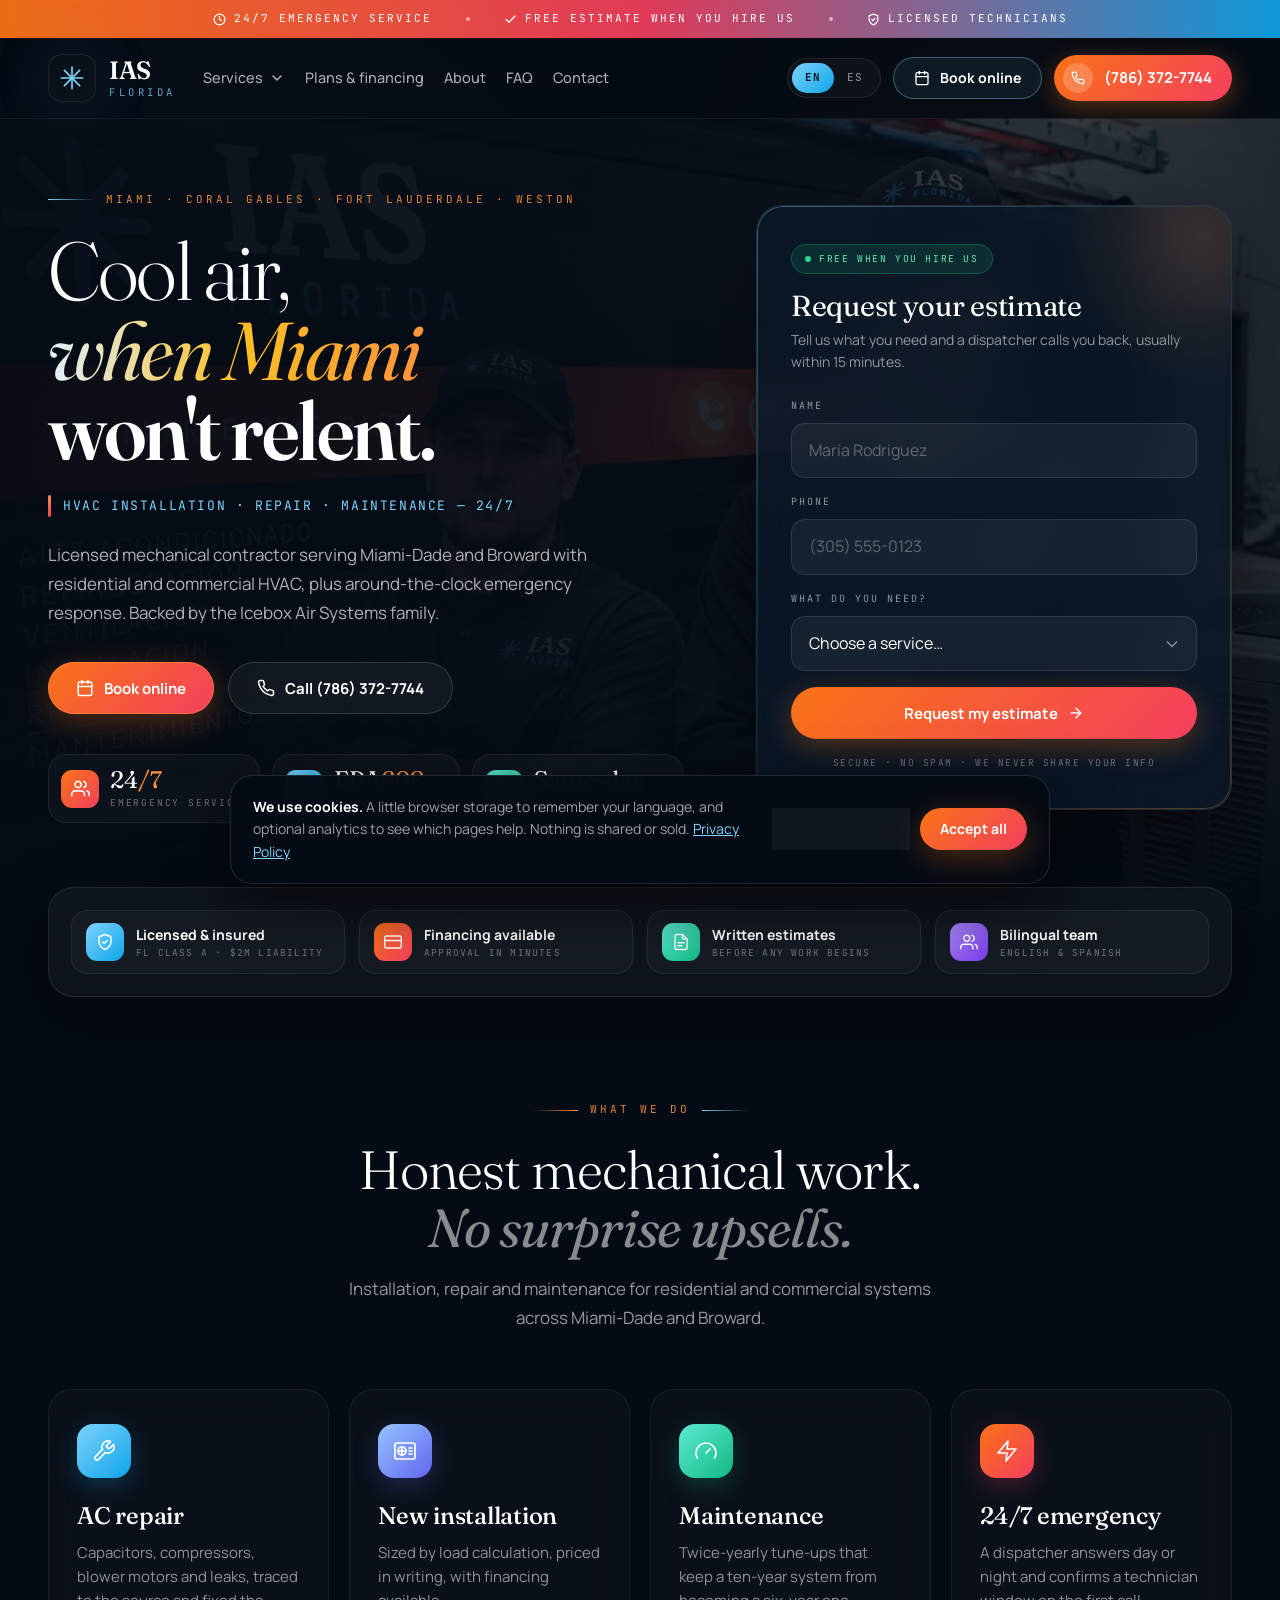
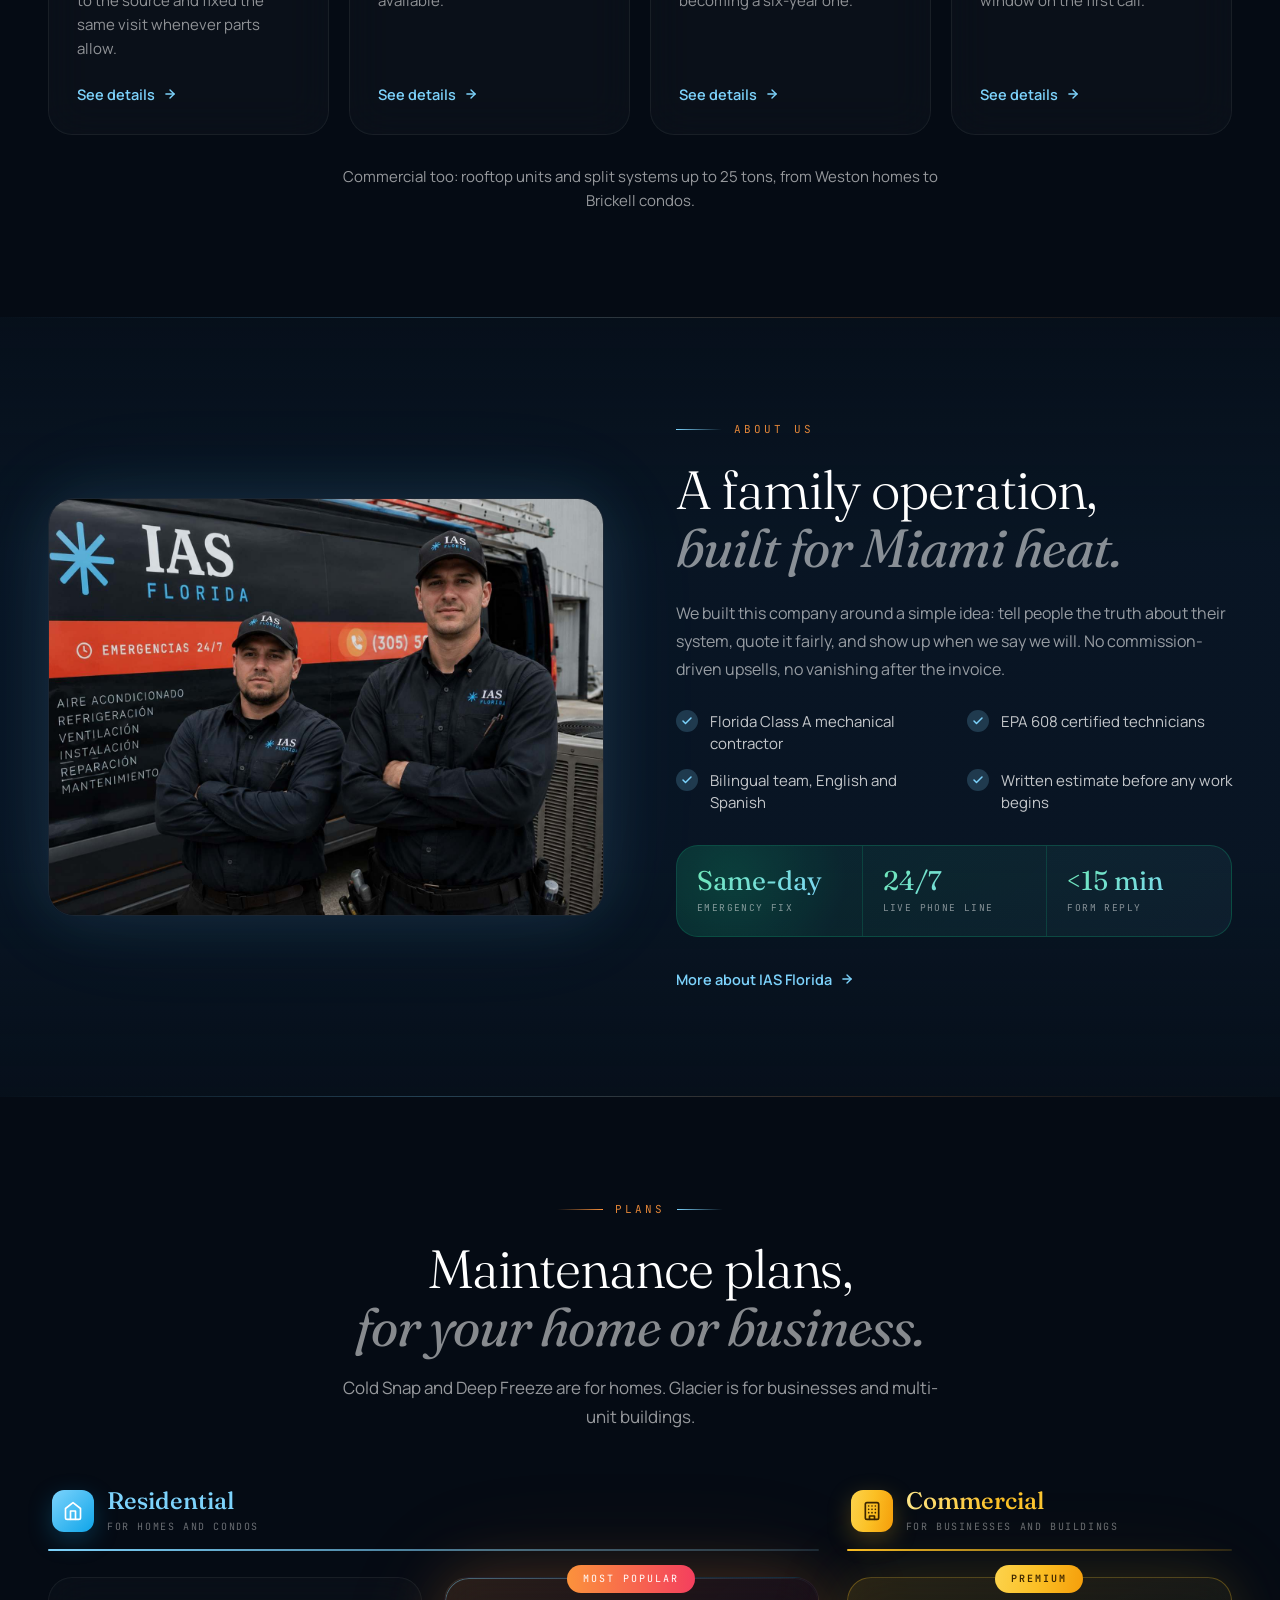
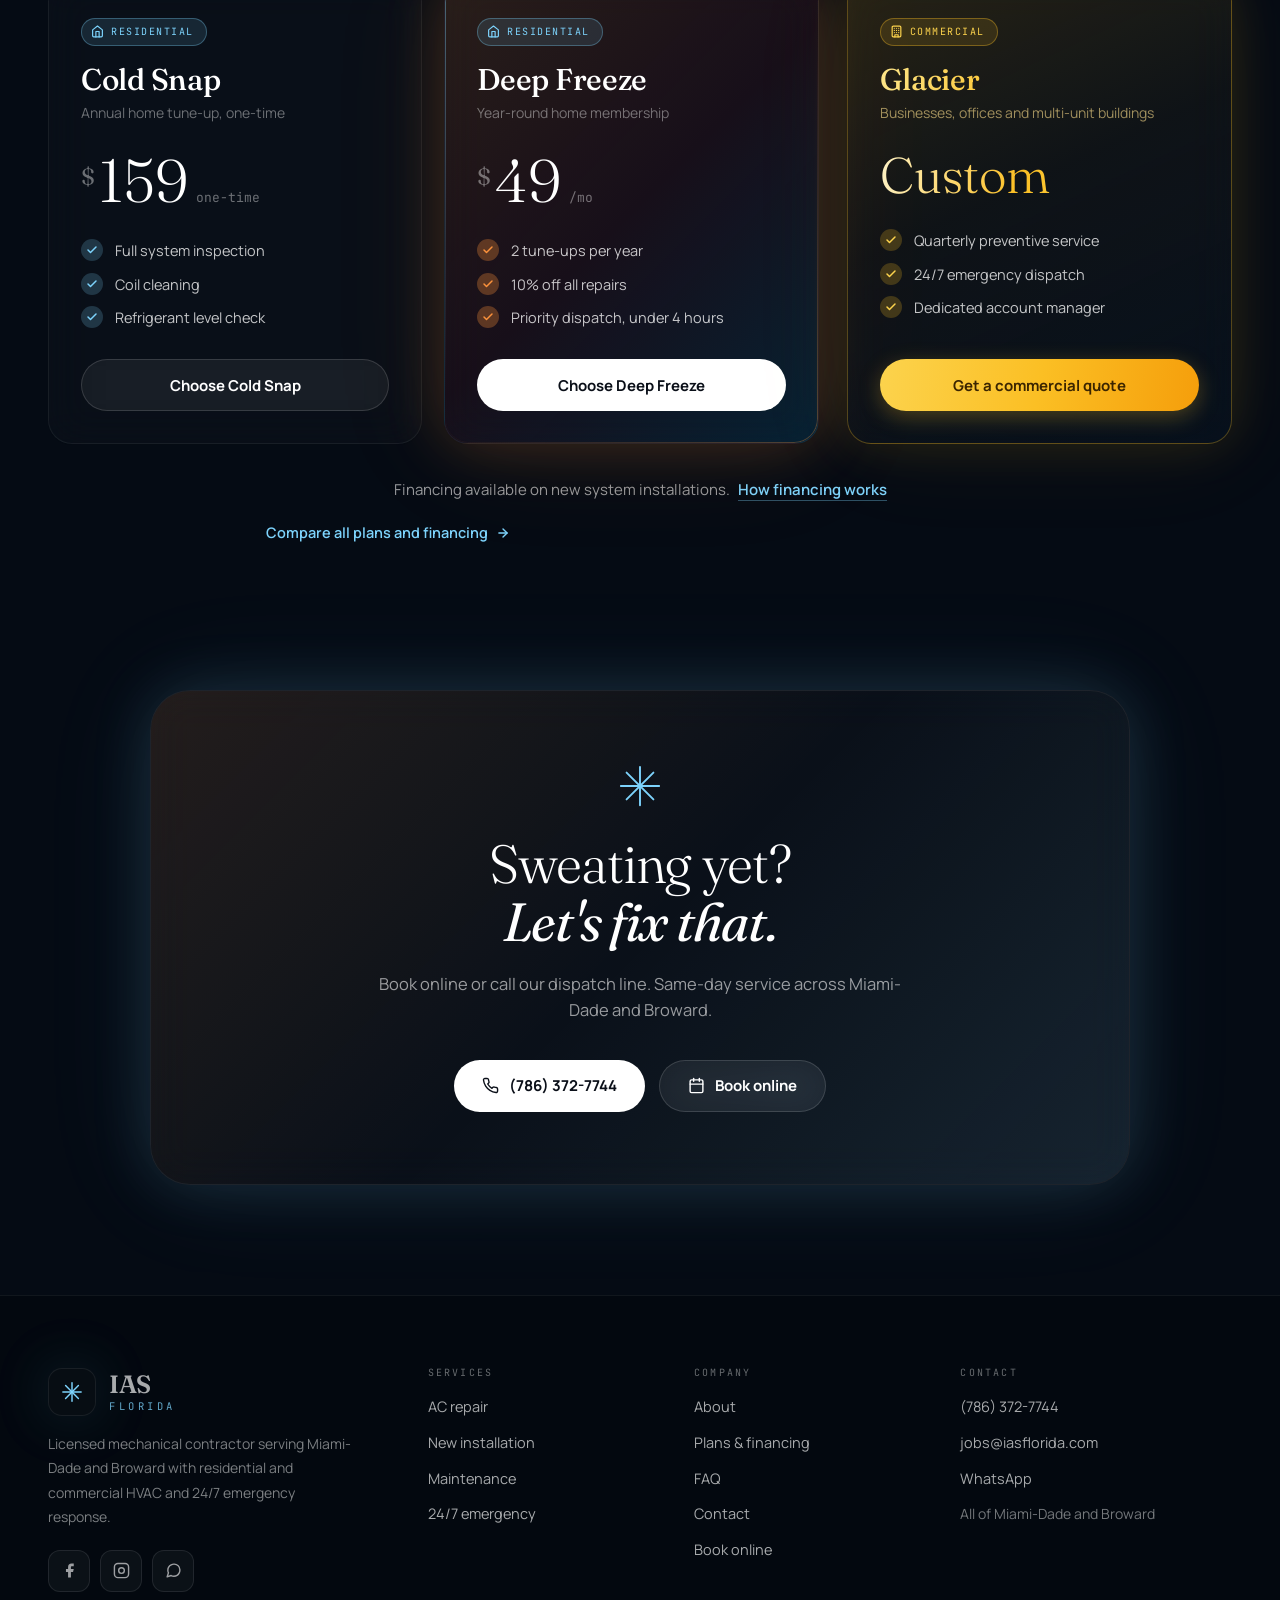
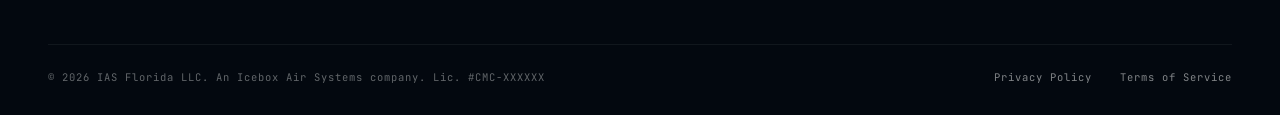
==== index.html @ 95bfb327 "Expand service area to South Florida: Miami-Dade and Broward - Copy, Spanish text, footer, CTA, hero" ====
<!DOCTYPE html>
<html lang="en">
<head>
<meta charset="UTF-8">
<meta name="viewport" content="width=device-width, initial-scale=1.0">
<title>HVAC Repair, Install &amp; Maintenance in Miami &amp; Broward | IAS Florida</title>
<meta name="description" content="Licensed South Florida HVAC contractor serving Miami-Dade and Broward. AC repair, new installation and 24/7 emergency service. Estimates free when you hire us, financing available. Call (786) 372-7744.">
<link rel="canonical" href="https://iasflorida.com/">
<meta name="robots" content="index, follow">
<meta name="theme-color" content="#050b14">
<!-- GOOGLE SEARCH CONSOLE — ⚠️ PENDIENTE: pega tu código (reemplaza PEGA-TU-CODIGO-AQUI) y envía https://iasflorida.com/sitemap.xml -->
<meta name="google-site-verification" content="PEGA-TU-CODIGO-AQUI">
<meta property="og:locale" content="en_US">
<meta property="og:locale:alternate" content="es_ES">
<meta name="geo.region" content="US-FL">
<meta name="geo.placename" content="Miami, Florida">
<link rel="preload" as="image" href="team.jpg" fetchpriority="high">
<meta property="og:type" content="website">
<meta property="og:site_name" content="IAS Florida">
<meta property="og:url" content="https://iasflorida.com/">
<meta property="og:title" content="HVAC Repair, Install &amp; Maintenance in Miami &amp; Broward | IAS Florida">
<meta property="og:description" content="Licensed South Florida HVAC contractor serving Miami-Dade and Broward. AC repair, new installation and 24/7 emergency service. Estimates free when you hire us, financing available. Call (786) 372-7744.">
<meta property="og:image" content="https://iasflorida.com/og-image.jpg">
<meta name="twitter:card" content="summary_large_image">
<meta name="twitter:image" content="https://iasflorida.com/og-image.jpg">
<link rel="icon" href="favicon.ico" sizes="32x32">
<link rel="icon" href="favicon.svg" type="image/svg+xml">
<link rel="apple-touch-icon" href="apple-touch-icon.png">
<link rel="manifest" href="site.webmanifest">
<link rel="preconnect" href="https://fonts.googleapis.com">
<link rel="preconnect" href="https://fonts.gstatic.com" crossorigin>
<link href="https://fonts.googleapis.com/css2?family=Fraunces:ital,opsz,wght@0,9..144,300;0,9..144,400;0,9..144,500;0,9..144,600;1,9..144,300;1,9..144,400&family=JetBrains+Mono:wght@400;500&family=Manrope:wght@400;500;600;700;800&display=swap" rel="stylesheet">
<link rel="stylesheet" href="styles.css">
<script>document.documentElement.classList.add('js')</script>
<script type="application/ld+json">
{
 "@context": "https://schema.org",
 "@type": "HVACBusiness",
 "@id": "https://iasflorida.com/#business",
 "name": "IAS Florida",
 "legalName": "IAS Florida LLC",
 "url": "https://iasflorida.com/",
 "logo": "https://iasflorida.com/og-image.jpg",
 "image": "https://iasflorida.com/og-image.jpg",
 "description": "Licensed mechanical contractor serving Miami-Dade and Broward with residential and commercial HVAC and 24/7 emergency response.",
 "telephone": "+1-786-372-7744",
 "email": "jobs@iasflorida.com",
 "priceRange": "$$",
 "parentOrganization": {
  "@type": "Organization",
  "name": "Icebox Air Systems LLC"
 },
 "address": {
  "@type": "PostalAddress",
  "addressRegion": "FL",
  "addressCountry": "US"
 },
 "areaServed": [
  {
   "@type": "City",
   "name": "Miami"
  },
  {
   "@type": "City",
   "name": "Coral Gables"
  },
  {
   "@type": "City",
   "name": "Doral"
  },
  {
   "@type": "City",
   "name": "Miami Beach"
  },
  {
   "@type": "City",
   "name": "Sunny Isles Beach"
  },
  {
   "@type": "City",
   "name": "Fort Lauderdale"
  },
  {
   "@type": "City",
   "name": "Weston"
  },
  {
   "@type": "City",
   "name": "Parkland"
  },
  {
   "@type": "AdministrativeArea",
   "name": "Miami-Dade County"
  },
  {
   "@type": "AdministrativeArea",
   "name": "Broward County"
  }
 ],
 "openingHoursSpecification": [
  {
   "@type": "OpeningHoursSpecification",
   "dayOfWeek": [
    "Monday",
    "Tuesday",
    "Wednesday",
    "Thursday",
    "Friday",
    "Saturday",
    "Sunday"
   ],
   "opens": "00:00",
   "closes": "23:59"
  }
 ],
 "sameAs": [
  "https://www.facebook.com/profile.php?id=61593211452054",
  "https://www.instagram.com/iasflorida"
 ],
 "hasOfferCatalog": {
  "@type": "OfferCatalog",
  "name": "HVAC Services",
  "itemListElement": [
   {
    "@type": "Offer",
    "itemOffered": {
     "@type": "Service",
     "name": "AC Repair"
    }
   },
   {
    "@type": "Offer",
    "itemOffered": {
     "@type": "Service",
     "name": "New HVAC Installation"
    }
   },
   {
    "@type": "Offer",
    "itemOffered": {
     "@type": "Service",
     "name": "HVAC Maintenance"
    }
   },
   {
    "@type": "Offer",
    "itemOffered": {
     "@type": "Service",
     "name": "24/7 Emergency HVAC Service"
    }
   }
  ]
 }
}
</script>
</head>
<body>
<div class="aurora" aria-hidden="true"></div>
<div class="grid-pattern" aria-hidden="true"></div>
<div class="snow" aria-hidden="true"></div>
<a class="skip" href="#main" data-i18n="a11y.skip">Skip to content</a>
<div class="topbar">
  <span><svg width="13" height="13" viewBox="0 0 24 24" fill="none" stroke="currentColor" stroke-width="2.2" stroke-linecap="round" stroke-linejoin="round" aria-hidden="true"><circle cx="12" cy="12" r="10"/><polyline points="12 6 12 12 16 14"/></svg><span data-i18n="top.1">24/7 Emergency Service</span></span><i></i>
  <span><svg width="13" height="13" viewBox="0 0 24 24" fill="none" stroke="currentColor" stroke-width="2.4" stroke-linecap="round" stroke-linejoin="round" aria-hidden="true"><polyline points="20 6 9 17 4 12"/></svg><span data-i18n="top.2">Free estimate when you hire us</span></span><i></i>
  <span><svg width="13" height="13" viewBox="0 0 24 24" fill="none" stroke="currentColor" stroke-width="2.2" stroke-linecap="round" stroke-linejoin="round" aria-hidden="true"><path d="M12 22s8-4 8-10V5l-8-3-8 3v7c0 6 8 10 8 10z"/><polyline points="9 12 11 14 15 10"/></svg><span data-i18n="top.3">Licensed Technicians</span></span>
</div>
<header class="site-header" id="siteHeader">
  <div class="wrap header-inner">
    <a href="index.html" class="logo" aria-label="IAS Florida, home">
      <span class="logo-mark"><svg width="26" height="26" viewBox="0 0 24 24" fill="none" stroke="#7dd3fc" stroke-width="1.5" stroke-linecap="round" stroke-linejoin="round" aria-hidden="true"><line x1="12" y1="2" x2="12" y2="22"/><line x1="2" y1="12" x2="22" y2="12"/><line x1="5" y1="5" x2="19" y2="19"/><line x1="5" y1="19" x2="19" y2="5"/></svg></span>
      <span class="logo-name"><b>IAS</b><small>FLORIDA</small></span>
    </a>
    <nav class="main-nav" aria-label="Main">
      <div class="nav-drop">
        <button type="button" aria-expanded="false" aria-controls="svcMenu"><span data-i18n="nav.services">Services</span><svg width="16" height="16" viewBox="0 0 24 24" fill="none" stroke="currentColor" stroke-width="2.4" stroke-linecap="round" stroke-linejoin="round" aria-hidden="true"><polyline points="6 9 12 15 18 9"/></svg></button>
        <div class="drop-menu" id="svcMenu">
          <a href="ac-repair.html"><span class="tile t-ice"><svg width="18" height="18" viewBox="0 0 24 24" fill="none" stroke="currentColor" stroke-width="2" stroke-linecap="round" stroke-linejoin="round" aria-hidden="true"><path d="M14.7 6.3a1 1 0 0 0 0 1.4l1.6 1.6a1 1 0 0 0 1.4 0l3.77-3.77a6 6 0 0 1-7.94 7.94l-6.91 6.91a2.12 2.12 0 0 1-3-3l6.91-6.91a6 6 0 0 1 7.94-7.94l-3.76 3.76z"/></svg></span><span><b data-i18n="svc.repair.t">AC repair</b><span class="s" data-i18n="svc.repair.s">Same-day diagnosis and repair</span></span></a>
          <a href="ac-installation.html"><span class="tile t-indigo"><svg width="18" height="18" viewBox="0 0 24 24" fill="none" stroke="currentColor" stroke-width="2" stroke-linecap="round" stroke-linejoin="round" aria-hidden="true"><rect x="2" y="4" width="20" height="16" rx="2"/><circle cx="9" cy="12" r="4"/><line x1="9" y1="8" x2="9" y2="16"/><line x1="5" y1="12" x2="13" y2="12"/><line x1="16" y1="9" x2="19" y2="9"/><line x1="16" y1="12" x2="19" y2="12"/><line x1="16" y1="15" x2="19" y2="15"/></svg></span><span><b data-i18n="svc.install.t">New installation</b><span class="s" data-i18n="svc.install.s">Replacements and new systems, sized right</span></span></a>
          <a href="ac-maintenance.html"><span class="tile t-mint"><svg width="18" height="18" viewBox="0 0 24 24" fill="none" stroke="currentColor" stroke-width="2" stroke-linecap="round" stroke-linejoin="round" aria-hidden="true"><path d="M12 14l4-4"/><path d="M3.34 19a10 10 0 1 1 17.32 0"/></svg></span><span><b data-i18n="svc.maint.t">Maintenance</b><span class="s" data-i18n="svc.maint.s">Tune-ups twice a year</span></span></a>
          <a href="emergency-hvac.html"><span class="tile t-hot"><svg width="18" height="18" viewBox="0 0 24 24" fill="none" stroke="currentColor" stroke-width="2" stroke-linecap="round" stroke-linejoin="round" aria-hidden="true"><polygon points="13 2 3 14 12 14 11 22 21 10 12 10 13 2"/></svg></span><span><b data-i18n="svc.emerg.t">24/7 emergency</b><span class="s" data-i18n="svc.emerg.s">A person answers, day or night</span></span></a>
        </div>
      </div>
      <a href="plans.html" data-i18n="nav.plans">Plans &amp; financing</a>
      <a href="about.html" data-i18n="nav.about">About</a>
      <a href="faq.html" data-i18n="nav.faq">FAQ</a>
      <a href="contact.html" data-i18n="nav.contact">Contact</a>
    </nav>
    <div class="header-actions">
      <div class="lang" role="group" aria-label="Language / Idioma"><button type="button" data-lang="en" aria-pressed="true">EN</button><button type="button" data-lang="es" aria-pressed="false">ES</button></div>
      <a class="btn btn-ghost btn-sm header-book" href="book.html" data-book><svg width="16" height="16" viewBox="0 0 24 24" fill="none" stroke="currentColor" stroke-width="2" stroke-linecap="round" stroke-linejoin="round" aria-hidden="true"><rect x="3" y="4" width="18" height="18" rx="2"/><line x1="16" y1="2" x2="16" y2="6"/><line x1="8" y1="2" x2="8" y2="6"/><line x1="3" y1="10" x2="21" y2="10"/></svg><span data-i18n="btn.book">Book online</span></a>
      <a class="header-phone" href="tel:+17863727744"><span class="ph-ico"><svg width="14" height="14" viewBox="0 0 24 24" fill="none" stroke="currentColor" stroke-width="2.2" stroke-linecap="round" stroke-linejoin="round" aria-hidden="true"><path d="M22 16.92v3a2 2 0 0 1-2.18 2 19.79 19.79 0 0 1-8.63-3.07 19.5 19.5 0 0 1-6-6 19.79 19.79 0 0 1-3.07-8.67A2 2 0 0 1 4.11 2h3a2 2 0 0 1 2 1.72 12.84 12.84 0 0 0 .7 2.81 2 2 0 0 1-.45 2.11L8.09 9.91a16 16 0 0 0 6 6l1.27-1.27a2 2 0 0 1 2.11-.45 12.84 12.84 0 0 0 2.81.7A2 2 0 0 1 22 16.92z"/></svg></span><span class="t"><small data-i18n="nav.calllabel">Call now · 24/7</small><b>(786) 372-7744</b></span></a>
      <button type="button" class="nav-toggle" id="navToggle" aria-expanded="false" aria-controls="mobileMenu" aria-label="Menu"><svg width="22" height="22" viewBox="0 0 24 24" fill="none" stroke="currentColor" stroke-width="2" stroke-linecap="round" stroke-linejoin="round" aria-hidden="true"><line x1="3" y1="7" x2="21" y2="7"/><line x1="3" y1="12" x2="21" y2="12"/><line x1="3" y1="17" x2="21" y2="17"/></svg></button>
    </div>
  </div>
  <div class="mobile-menu" id="mobileMenu">
    <a href="index.html" data-i18n="nav.home">Home</a>
    <a class="m-sub" href="ac-repair.html" data-i18n="svc.repair.t">AC repair</a>
    <a class="m-sub" href="ac-installation.html" data-i18n="svc.install.t">New installation</a>
    <a class="m-sub" href="ac-maintenance.html" data-i18n="svc.maint.t">Maintenance</a>
    <a class="m-sub" href="emergency-hvac.html" data-i18n="svc.emerg.t">24/7 emergency</a>
    <a href="plans.html" data-i18n="nav.plans">Plans &amp; financing</a>
    <a href="about.html" data-i18n="nav.about">About</a>
    <a href="faq.html" data-i18n="nav.faq">FAQ</a>
    <a href="contact.html" data-i18n="nav.contact">Contact</a>
    <div class="btn-row">
      <a class="btn btn-primary" href="tel:+17863727744"><svg width="17" height="17" viewBox="0 0 24 24" fill="none" stroke="currentColor" stroke-width="2" stroke-linecap="round" stroke-linejoin="round" aria-hidden="true"><path d="M22 16.92v3a2 2 0 0 1-2.18 2 19.79 19.79 0 0 1-8.63-3.07 19.5 19.5 0 0 1-6-6 19.79 19.79 0 0 1-3.07-8.67A2 2 0 0 1 4.11 2h3a2 2 0 0 1 2 1.72 12.84 12.84 0 0 0 .7 2.81 2 2 0 0 1-.45 2.11L8.09 9.91a16 16 0 0 0 6 6l1.27-1.27a2 2 0 0 1 2.11-.45 12.84 12.84 0 0 0 2.81.7A2 2 0 0 1 22 16.92z"/></svg><span>(786) 372-7744</span></a>
      <a class="btn btn-ghost" href="book.html" data-book><span data-i18n="btn.book">Book online</span></a>
    </div>
    <div class="lang" role="group" aria-label="Language / Idioma"><button type="button" data-lang="en" aria-pressed="true">EN</button><button type="button" data-lang="es" aria-pressed="false">ES</button></div>
  </div>
</header>
<main id="main">
<section class="hero">
  <div class="hero-media">
    <!-- FOTO DE PORTADA: para cambiarla, reemplaza team.jpg (horizontal, 1600px+ de ancho, menos de 400KB) -->
    <img src="team.jpg" alt="IAS Florida technicians in front of a branded service van in Miami" width="1448" height="1086" fetchpriority="high">
  </div>
  <div class="wrap hero-grid">
    <div>
      <div class="reveal"><div class="eyebrow"><span class="line"></span><span class="text" data-i18n="h.eyebrow">Miami · Coral Gables · Fort Lauderdale · Weston</span></div></div>
      <h1 class="reveal" data-i18n-html="h.title">Cool air,<br><span class="italic shimmer">when Miami</span><br><span class="bold">won't relent.</span></h1>
      <div class="hero-line reveal"><span class="bar"></span><span data-i18n="h.line">HVAC Installation · Repair · Maintenance — 24/7</span></div>
      <p class="lede reveal" data-i18n="h.lede">Licensed mechanical contractor serving Miami-Dade and Broward with residential and commercial HVAC, plus around-the-clock emergency response. Backed by the Icebox Air Systems family.</p>
      <div class="btn-row reveal"><a class="btn btn-primary btn-pulse" href="book.html" data-book><svg width="18" height="18" viewBox="0 0 24 24" fill="none" stroke="currentColor" stroke-width="2" stroke-linecap="round" stroke-linejoin="round" aria-hidden="true"><rect x="3" y="4" width="18" height="18" rx="2"/><line x1="16" y1="2" x2="16" y2="6"/><line x1="8" y1="2" x2="8" y2="6"/><line x1="3" y1="10" x2="21" y2="10"/></svg><span data-i18n="btn.book">Book online</span></a><a class="btn btn-ghost" href="tel:+17863727744"><svg width="18" height="18" viewBox="0 0 24 24" fill="none" stroke="currentColor" stroke-width="2" stroke-linecap="round" stroke-linejoin="round" aria-hidden="true"><path d="M22 16.92v3a2 2 0 0 1-2.18 2 19.79 19.79 0 0 1-8.63-3.07 19.5 19.5 0 0 1-6-6 19.79 19.79 0 0 1-3.07-8.67A2 2 0 0 1 4.11 2h3a2 2 0 0 1 2 1.72 12.84 12.84 0 0 0 .7 2.81 2 2 0 0 1-.45 2.11L8.09 9.91a16 16 0 0 0 6 6l1.27-1.27a2 2 0 0 1 2.11-.45 12.84 12.84 0 0 0 2.81.7A2 2 0 0 1 22 16.92z"/></svg><span data-i18n="btn.call">Call (786) 372-7744</span></a></div>
      <div class="stats reveal">
        <div class="stat"><span class="tile t-hot"><svg width="19" height="19" viewBox="0 0 24 24" fill="none" stroke="currentColor" stroke-width="1.9" stroke-linecap="round" stroke-linejoin="round" aria-hidden="true"><path d="M17 21v-2a4 4 0 0 0-4-4H5a4 4 0 0 0-4 4v2"/><circle cx="9" cy="7" r="4"/><path d="M23 21v-2a4 4 0 0 0-3-3.87"/><path d="M16 3.13a4 4 0 0 1 0 7.75"/></svg></span><div><b>24<em>/7</em></b><span class="l" data-i18n="st1">emergency service</span></div></div>
        <div class="stat"><span class="tile t-ice"><svg width="19" height="19" viewBox="0 0 24 24" fill="none" stroke="currentColor" stroke-width="1.9" stroke-linecap="round" stroke-linejoin="round" aria-hidden="true"><circle cx="12" cy="8" r="6"/><path d="M15.477 12.89L17 22l-5-3-5 3 1.523-9.11"/></svg></span><div><b>EPA<em>608</em></b><span class="l" data-i18n="st2">certified team</span></div></div>
        <div class="stat"><span class="tile t-mint"><svg width="19" height="19" viewBox="0 0 24 24" fill="none" stroke="currentColor" stroke-width="1.9" stroke-linecap="round" stroke-linejoin="round" aria-hidden="true"><polygon points="13 2 3 14 12 14 11 22 21 10 12 10 13 2"/></svg></span><div><b><span data-i18n="st3n">Same-day</span></b><span class="l" data-i18n="st3">fix, done cleaner</span></div></div>
      </div>
    </div>

    <!-- COTIZACIÓN RÁPIDA. Si pegas el formulario de clientes potenciales (lead form) de
         Housecall Pro en housecall-pro.js, aparece aquí en lugar de este formulario. -->
    <div class="card-glass gborder reveal" id="quote" data-hcp-lead-slot>
      <div data-hcp-fallback>
        <form id="heroForm" data-formspree action="https://formspree.io/f/xvkpgbey" method="POST" novalidate>
          <div class="form-head">
            <span class="badge-free" data-i18n="f.badge">Free when you hire us</span>
            <h2 data-i18n="hf.title">Request your estimate</h2>
            <p data-i18n="hf.sub">Tell us what you need and a dispatcher calls you back, usually within 15 minutes.</p>
          </div>
          <div class="form-alert" role="alert"><svg width="18" height="18" viewBox="0 0 24 24" fill="none" stroke="currentColor" stroke-width="2" stroke-linecap="round" stroke-linejoin="round" aria-hidden="true"><circle cx="12" cy="12" r="10"/><line x1="12" y1="8" x2="12" y2="12"/><line x1="12" y1="16" x2="12" y2="16"/></svg><p></p></div>
          <input type="hidden" name="_subject" value="Nueva cotizacion (inicio) - IAS Florida">
          <input type="hidden" name="formulario" value="Inicio - Cotizacion rapida">
          <input type="text" name="_gotcha" style="display:none" tabindex="-1" autocomplete="off" aria-hidden="true">
          <div class="field"><label for="hf-name" data-i18n="f.name">Name</label><input id="hf-name" class="input" type="text" name="name" autocomplete="name" placeholder="Maria Rodriguez" required></div>
          <div class="field"><label for="hf-phone" data-i18n="f.phone">Phone</label><input id="hf-phone" class="input" type="tel" name="phone" autocomplete="tel" inputmode="tel" placeholder="(305) 555-0123" required></div>
          <div class="field"><label for="hf-service" data-i18n="f.service">What do you need?</label>
            <select id="hf-service" class="select" name="service" required>
              <option value="" data-i18n="f.svc.pick">Choose a service…</option>
              <option value="repair" data-i18n="f.svc.repair">AC repair</option>
              <option value="install" data-i18n="f.svc.install">New installation</option>
              <option value="maintenance" data-i18n="f.svc.maint">Maintenance</option>
              <option value="commercial" data-i18n="f.svc.comm">Commercial</option>
              <option value="emergency" data-i18n="f.svc.emerg">Emergency, need someone now</option>
            </select>
          </div>
          <button type="submit" class="btn btn-primary btn-block"><span data-i18n="hf.submit">Request my estimate</span><svg width="16" height="16" viewBox="0 0 24 24" fill="none" stroke="currentColor" stroke-width="2.2" stroke-linecap="round" stroke-linejoin="round" aria-hidden="true"><line x1="5" y1="12" x2="19" y2="12"/><polyline points="12 5 19 12 12 19"/></svg></button>
          <p class="form-meta" data-i18n="f.meta">Secure · No spam · We never share your info</p>
        </form>
        <div class="form-success" role="status">
      <div class="ok"><svg width="26" height="26" viewBox="0 0 24 24" fill="none" stroke="currentColor" stroke-width="2.6" stroke-linecap="round" stroke-linejoin="round" aria-hidden="true"><polyline points="20 6 9 17 4 12"/></svg></div>
      <h3 data-i18n="f.ok.title">Request received</h3>
      <p data-i18n="f.ok.p">A dispatcher will reach out shortly. Keep your phone close.</p>
    </div>
      </div>
      <div class="hcp-embed" data-hcp-lead-target></div>
    </div>
  </div>
</section>

<section class="trust" aria-label="Why customers trust us">
  <div class="wrap">
    <div class="trust-card reveal">
      <div class="trust-item"><span class="tile t-ice"><svg width="18" height="18" viewBox="0 0 24 24" fill="none" stroke="currentColor" stroke-width="1.9" stroke-linecap="round" stroke-linejoin="round" aria-hidden="true"><path d="M12 22s8-4 8-10V5l-8-3-8 3v7c0 6 8 10 8 10z"/><polyline points="9 12 11 14 15 10"/></svg></span><div><b data-i18n="t1.t">Licensed &amp; insured</b><span class="s" data-i18n="t1.s">FL Class A · $2M liability</span></div></div>
      <div class="trust-item"><span class="tile t-hot"><svg width="18" height="18" viewBox="0 0 24 24" fill="none" stroke="currentColor" stroke-width="1.9" stroke-linecap="round" stroke-linejoin="round" aria-hidden="true"><rect x="1" y="4" width="22" height="16" rx="2"/><line x1="1" y1="10" x2="23" y2="10"/></svg></span><div><b data-i18n="t2.t">Financing available</b><span class="s" data-i18n="t2.s">Approval in minutes</span></div></div>
      <div class="trust-item"><span class="tile t-mint"><svg width="18" height="18" viewBox="0 0 24 24" fill="none" stroke="currentColor" stroke-width="1.9" stroke-linecap="round" stroke-linejoin="round" aria-hidden="true"><path d="M14 2H6a2 2 0 0 0-2 2v16a2 2 0 0 0 2 2h12a2 2 0 0 0 2-2V8z"/><polyline points="14 2 14 8 20 8"/><line x1="8" y1="13" x2="16" y2="13"/><line x1="8" y1="17" x2="13" y2="17"/></svg></span><div><b data-i18n="t3.t">Written estimates</b><span class="s" data-i18n="t3.s">Before any work begins</span></div></div>
      <div class="trust-item"><span class="tile t-violet"><svg width="18" height="18" viewBox="0 0 24 24" fill="none" stroke="currentColor" stroke-width="1.9" stroke-linecap="round" stroke-linejoin="round" aria-hidden="true"><path d="M17 21v-2a4 4 0 0 0-4-4H5a4 4 0 0 0-4 4v2"/><circle cx="9" cy="7" r="4"/><path d="M23 21v-2a4 4 0 0 0-3-3.87"/><path d="M16 3.13a4 4 0 0 1 0 7.75"/></svg></span><div><b data-i18n="t4.t">Bilingual team</b><span class="s" data-i18n="t4.s">English &amp; Spanish</span></div></div>
    </div>
  </div>
</section>

<section class="band" id="services" aria-labelledby="sTitle">
  <div class="wrap">
    <div class="band-head reveal center"><div>
      <div class="eyebrow"><span class="line"></span><span class="text" data-i18n="s.eyebrow">What we do</span><span class="line"></span></div>
      <h2 id="sTitle" data-i18n-html="s.title">Honest mechanical work.<br><span class="italic">No surprise upsells.</span></h2>
      <p class="lede" data-i18n="s.lede">Installation, repair and maintenance for residential and commercial systems across Miami-Dade and Broward.</p>
    </div></div>
    <div class="svc-grid">
      <a class="svc reveal" href="ac-repair.html">
        <span class="glow t-ice"></span>
        <span class="tile t-ice"><svg width="24" height="24" viewBox="0 0 24 24" fill="none" stroke="currentColor" stroke-width="1.7" stroke-linecap="round" stroke-linejoin="round" aria-hidden="true"><path d="M14.7 6.3a1 1 0 0 0 0 1.4l1.6 1.6a1 1 0 0 0 1.4 0l3.77-3.77a6 6 0 0 1-7.94 7.94l-6.91 6.91a2.12 2.12 0 0 1-3-3l6.91-6.91a6 6 0 0 1 7.94-7.94l-3.76 3.76z"/></svg></span>
        <h3 data-i18n="svc.repair.t">AC repair</h3>
        <p data-i18n="s.repair.p">Capacitors, compressors, blower motors and leaks, traced to the source and fixed the same visit whenever parts allow.</p>
        <span class="more arrow-link"><span data-i18n="more">See details</span><svg width="14" height="14" viewBox="0 0 24 24" fill="none" stroke="currentColor" stroke-width="2.4" stroke-linecap="round" stroke-linejoin="round" aria-hidden="true"><line x1="5" y1="12" x2="19" y2="12"/><polyline points="12 5 19 12 12 19"/></svg></span>
      </a>
      <a class="svc reveal" href="ac-installation.html">
        <span class="glow t-indigo"></span>
        <span class="tile t-indigo"><svg width="24" height="24" viewBox="0 0 24 24" fill="none" stroke="currentColor" stroke-width="1.7" stroke-linecap="round" stroke-linejoin="round" aria-hidden="true"><rect x="2" y="4" width="20" height="16" rx="2"/><circle cx="9" cy="12" r="4"/><line x1="9" y1="8" x2="9" y2="16"/><line x1="5" y1="12" x2="13" y2="12"/><line x1="16" y1="9" x2="19" y2="9"/><line x1="16" y1="12" x2="19" y2="12"/><line x1="16" y1="15" x2="19" y2="15"/></svg></span>
        <h3 data-i18n="svc.install.t">New installation</h3>
        <p data-i18n="s.install.p">Sized by load calculation, priced in writing, with financing available.</p>
        <span class="more arrow-link"><span data-i18n="more">See details</span><svg width="14" height="14" viewBox="0 0 24 24" fill="none" stroke="currentColor" stroke-width="2.4" stroke-linecap="round" stroke-linejoin="round" aria-hidden="true"><line x1="5" y1="12" x2="19" y2="12"/><polyline points="12 5 19 12 12 19"/></svg></span>
      </a>
      <a class="svc reveal" href="ac-maintenance.html">
        <span class="glow t-mint"></span>
        <span class="tile t-mint"><svg width="24" height="24" viewBox="0 0 24 24" fill="none" stroke="currentColor" stroke-width="1.7" stroke-linecap="round" stroke-linejoin="round" aria-hidden="true"><path d="M12 14l4-4"/><path d="M3.34 19a10 10 0 1 1 17.32 0"/></svg></span>
        <h3 data-i18n="svc.maint.t">Maintenance</h3>
        <p data-i18n="s.maint.p">Twice-yearly tune-ups that keep a ten-year system from becoming a six-year one.</p>
        <span class="more arrow-link"><span data-i18n="more">See details</span><svg width="14" height="14" viewBox="0 0 24 24" fill="none" stroke="currentColor" stroke-width="2.4" stroke-linecap="round" stroke-linejoin="round" aria-hidden="true"><line x1="5" y1="12" x2="19" y2="12"/><polyline points="12 5 19 12 12 19"/></svg></span>
      </a>
      <a class="svc reveal" href="emergency-hvac.html">
        <span class="glow t-hot"></span>
        <span class="tile t-hot"><svg width="24" height="24" viewBox="0 0 24 24" fill="none" stroke="currentColor" stroke-width="1.7" stroke-linecap="round" stroke-linejoin="round" aria-hidden="true"><polygon points="13 2 3 14 12 14 11 22 21 10 12 10 13 2"/></svg></span>
        <h3 data-i18n="svc.emerg.t">24/7 emergency</h3>
        <p data-i18n="s.emerg.p">A dispatcher answers day or night and confirms a technician window on the first call.</p>
        <span class="more arrow-link"><span data-i18n="more">See details</span><svg width="14" height="14" viewBox="0 0 24 24" fill="none" stroke="currentColor" stroke-width="2.4" stroke-linecap="round" stroke-linejoin="round" aria-hidden="true"><line x1="5" y1="12" x2="19" y2="12"/><polyline points="12 5 19 12 12 19"/></svg></span>
      </a>
    </div>
    <p class="svc-foot" data-i18n="s.foot">Commercial too: rooftop units and split systems up to 25 tons, from Weston homes to Brickell condos.</p>
  </div>
</section>

<section class="band band--alt" aria-labelledby="wTitle">
  <div class="wrap split">
    <div class="media reveal"><img src="team.jpg" alt="Two IAS Florida technicians in uniform beside the company van" width="1448" height="1086" loading="lazy"></div>
    <div>
      <div class="eyebrow"><span class="line"></span><span class="text" data-i18n="w.eyebrow">About us</span></div>
      <h2 id="wTitle" data-i18n-html="w.title">A family operation,<br><span class="italic">built for Miami heat.</span></h2>
      <p data-i18n="w.p">We built this company around a simple idea: tell people the truth about their system, quote it fairly, and show up when we say we will. No commission-driven upsells, no vanishing after the invoice.</p>
      <ul class="checks checks--2">
<li><span class="ck"><svg width="12" height="12" viewBox="0 0 24 24" fill="none" stroke="currentColor" stroke-width="3" stroke-linecap="round" stroke-linejoin="round" aria-hidden="true"><polyline points="20 6 9 17 4 12"/></svg></span><span data-i18n="w.c1">Florida Class A mechanical contractor</span></li>
<li><span class="ck"><svg width="12" height="12" viewBox="0 0 24 24" fill="none" stroke="currentColor" stroke-width="3" stroke-linecap="round" stroke-linejoin="round" aria-hidden="true"><polyline points="20 6 9 17 4 12"/></svg></span><span data-i18n="w.c2">EPA 608 certified technicians</span></li>
<li><span class="ck"><svg width="12" height="12" viewBox="0 0 24 24" fill="none" stroke="currentColor" stroke-width="3" stroke-linecap="round" stroke-linejoin="round" aria-hidden="true"><polyline points="20 6 9 17 4 12"/></svg></span><span data-i18n="w.c3">Bilingual team, English and Spanish</span></li>
<li><span class="ck"><svg width="12" height="12" viewBox="0 0 24 24" fill="none" stroke="currentColor" stroke-width="3" stroke-linecap="round" stroke-linejoin="round" aria-hidden="true"><polyline points="20 6 9 17 4 12"/></svg></span><span data-i18n="w.c4">Written estimate before any work begins</span></li>
</ul>
      <div class="promise reveal">
        <div><b data-i18n="w.m1">Same-day</b><span data-i18n="w.m1s">Emergency fix</span></div>
        <div><b>24/7</b><span data-i18n="w.m2s">Live phone line</span></div>
        <div><b>&lt;15 min</b><span data-i18n="w.m3s">Form reply</span></div>
      </div>
      <p class="mt-m"><a class="arrow-link" href="about.html"><span data-i18n="w.link">More about IAS Florida</span><svg width="14" height="14" viewBox="0 0 24 24" fill="none" stroke="currentColor" stroke-width="2.4" stroke-linecap="round" stroke-linejoin="round" aria-hidden="true"><line x1="5" y1="12" x2="19" y2="12"/><polyline points="12 5 19 12 12 19"/></svg></a></p>
    </div>
  </div>
</section>

<section class="band" id="plans" aria-labelledby="pTitle">
  <div class="wrap">
    <div class="band-head reveal center"><div>
      <div class="eyebrow"><span class="line"></span><span class="text" data-i18n="p.eyebrow">Plans</span><span class="line"></span></div>
      <h2 id="pTitle" data-i18n-html="p.title">Maintenance plans,<br><span class="italic">for your home or business.</span></h2>
      <p class="lede" data-i18n="p.lede">Cold Snap and Deep Freeze are for homes. Glacier is for businesses and multi-unit buildings.</p>
    </div></div>
<div class="plan-groups">
  <div class="plan-group plan-group--res">
    <div class="group-label reveal"><span class="tile t-ice"><svg width="20" height="20" viewBox="0 0 24 24" fill="none" stroke="currentColor" stroke-width="2" stroke-linecap="round" stroke-linejoin="round" aria-hidden="true"><path d="M3 9l9-7 9 7v11a2 2 0 0 1-2 2H5a2 2 0 0 1-2-2z"/><polyline points="9 22 9 12 15 12 15 22"/></svg></span><div><b data-i18n="grp.res">Residential</b><span class="s" data-i18n="grp.res.s">For homes and condos</span></div></div>
    <div class="group-cards">
        <article class="plan reveal" id="plan-cold-snap">
          
          <span class="seg seg--res"><svg width="13" height="13" viewBox="0 0 24 24" fill="none" stroke="currentColor" stroke-width="2.2" stroke-linecap="round" stroke-linejoin="round" aria-hidden="true"><path d="M3 9l9-7 9 7v11a2 2 0 0 1-2 2H5a2 2 0 0 1-2-2z"/><polyline points="9 22 9 12 15 12 15 22"/></svg><span data-i18n="seg.res">Residential</span></span>
          <h3>Cold Snap</h3>
          <p class="plan-sub" data-i18n="p1.sub">Annual home tune-up, one-time</p>
          <div class="price"><sup>$</sup><b>159</b><small data-i18n="p1.small">one-time</small></div>
          <ul class="checks">
<li><span class="ck"><svg width="12" height="12" viewBox="0 0 24 24" fill="none" stroke="currentColor" stroke-width="3" stroke-linecap="round" stroke-linejoin="round" aria-hidden="true"><polyline points="20 6 9 17 4 12"/></svg></span><span data-i18n="p1.f1">Full system inspection</span></li>
<li><span class="ck"><svg width="12" height="12" viewBox="0 0 24 24" fill="none" stroke="currentColor" stroke-width="3" stroke-linecap="round" stroke-linejoin="round" aria-hidden="true"><polyline points="20 6 9 17 4 12"/></svg></span><span data-i18n="p1.f2">Coil cleaning</span></li>
<li><span class="ck"><svg width="12" height="12" viewBox="0 0 24 24" fill="none" stroke="currentColor" stroke-width="3" stroke-linecap="round" stroke-linejoin="round" aria-hidden="true"><polyline points="20 6 9 17 4 12"/></svg></span><span data-i18n="p1.f3">Refrigerant level check</span></li>
</ul>
          <a class="btn btn-ghost btn-block" href="plans.html#add-cold-snap"><span><span data-i18n="plan.choose">Choose</span> Cold Snap</span></a>
        </article>
        <article class="plan reveal plan--featured gborder" id="plan-deep-freeze">
          <span class="plan-tag" data-i18n="plan.popular">Most popular</span>
          <span class="seg seg--res"><svg width="13" height="13" viewBox="0 0 24 24" fill="none" stroke="currentColor" stroke-width="2.2" stroke-linecap="round" stroke-linejoin="round" aria-hidden="true"><path d="M3 9l9-7 9 7v11a2 2 0 0 1-2 2H5a2 2 0 0 1-2-2z"/><polyline points="9 22 9 12 15 12 15 22"/></svg><span data-i18n="seg.res">Residential</span></span>
          <h3>Deep Freeze</h3>
          <p class="plan-sub" data-i18n="p2.sub">Year-round home membership</p>
          <div class="price"><sup>$</sup><b>49</b><small data-i18n="p2.small">/mo</small></div>
          <ul class="checks">
<li><span class="ck"><svg width="12" height="12" viewBox="0 0 24 24" fill="none" stroke="currentColor" stroke-width="3" stroke-linecap="round" stroke-linejoin="round" aria-hidden="true"><polyline points="20 6 9 17 4 12"/></svg></span><span data-i18n="p2.f1">2 tune-ups per year</span></li>
<li><span class="ck"><svg width="12" height="12" viewBox="0 0 24 24" fill="none" stroke="currentColor" stroke-width="3" stroke-linecap="round" stroke-linejoin="round" aria-hidden="true"><polyline points="20 6 9 17 4 12"/></svg></span><span data-i18n="p2.f2">10% off all repairs</span></li>
<li><span class="ck"><svg width="12" height="12" viewBox="0 0 24 24" fill="none" stroke="currentColor" stroke-width="3" stroke-linecap="round" stroke-linejoin="round" aria-hidden="true"><polyline points="20 6 9 17 4 12"/></svg></span><span data-i18n="p2.f3">Priority dispatch, under 4 hours</span></li>
</ul>
          <a class="btn btn-white btn-block" href="plans.html#add-deep-freeze"><span><span data-i18n="plan.choose">Choose</span> Deep Freeze</span></a>
        </article>
    </div>
  </div>
  <div class="plan-group plan-group--com">
    <div class="group-label reveal"><span class="tile t-gold"><svg width="20" height="20" viewBox="0 0 24 24" fill="none" stroke="currentColor" stroke-width="2" stroke-linecap="round" stroke-linejoin="round" aria-hidden="true"><rect x="4" y="2" width="16" height="20" rx="2"/><path d="M9 22v-4h6v4"/><path d="M8 6h.01M12 6h.01M16 6h.01M8 10h.01M12 10h.01M16 10h.01M8 14h.01M12 14h.01M16 14h.01"/></svg></span><div><b data-i18n="grp.com">Commercial</b><span class="s" data-i18n="grp.com.s">For businesses and buildings</span></div></div>
    <div class="group-cards">
        <article class="plan reveal plan--premium" id="plan-glacier">
          <span class="plan-tag" data-i18n="plan.premium">Premium</span>
          <span class="seg seg--com"><svg width="13" height="13" viewBox="0 0 24 24" fill="none" stroke="currentColor" stroke-width="2.2" stroke-linecap="round" stroke-linejoin="round" aria-hidden="true"><rect x="4" y="2" width="16" height="20" rx="2"/><path d="M9 22v-4h6v4"/><path d="M8 6h.01M12 6h.01M16 6h.01M8 10h.01M12 10h.01M16 10h.01M8 14h.01M12 14h.01M16 14h.01"/></svg><span data-i18n="seg.com">Commercial</span></span>
          <h3>Glacier</h3>
          <p class="plan-sub" data-i18n="p3.sub">Businesses, offices and multi-unit buildings</p>
          <div class="price"><b data-i18n="p3.price">Custom</b></div>
          <ul class="checks">
<li><span class="ck"><svg width="12" height="12" viewBox="0 0 24 24" fill="none" stroke="currentColor" stroke-width="3" stroke-linecap="round" stroke-linejoin="round" aria-hidden="true"><polyline points="20 6 9 17 4 12"/></svg></span><span data-i18n="p3.f1">Quarterly preventive service</span></li>
<li><span class="ck"><svg width="12" height="12" viewBox="0 0 24 24" fill="none" stroke="currentColor" stroke-width="3" stroke-linecap="round" stroke-linejoin="round" aria-hidden="true"><polyline points="20 6 9 17 4 12"/></svg></span><span data-i18n="p3.f2">24/7 emergency dispatch</span></li>
<li><span class="ck"><svg width="12" height="12" viewBox="0 0 24 24" fill="none" stroke="currentColor" stroke-width="3" stroke-linecap="round" stroke-linejoin="round" aria-hidden="true"><polyline points="20 6 9 17 4 12"/></svg></span><span data-i18n="p3.f3">Dedicated account manager</span></li>
</ul>
          <a class="btn btn-gold btn-block" href="plans.html#add-glacier"><span data-i18n="plan.quote">Get a commercial quote</span></a>
        </article>
    </div>
  </div>
</div>
    <p class="plans-foot"><span data-i18n="p.foot">Financing available on new system installations.</span><a class="text-link" href="plans.html#financing" data-i18n="p.foot.link">How financing works</a></p>
    <p class="plans-more"><a class="arrow-link" href="plans.html"><span data-i18n="p.link">Compare all plans and financing</span><svg width="14" height="14" viewBox="0 0 24 24" fill="none" stroke="currentColor" stroke-width="2.4" stroke-linecap="round" stroke-linejoin="round" aria-hidden="true"><line x1="5" y1="12" x2="19" y2="12"/><polyline points="12 5 19 12 12 19"/></svg></a></p>
  </div>
</section>

<section class="cta" aria-labelledby="ctaTitle">
  <div class="wrap">
    <div class="cta-card reveal">
      <div class="cta-ico"><svg width="46" height="46" viewBox="0 0 24 24" fill="none" stroke="currentColor" stroke-width="1" stroke-linecap="round" stroke-linejoin="round" aria-hidden="true"><line x1="12" y1="2" x2="12" y2="22"/><line x1="2" y1="12" x2="22" y2="12"/><line x1="5" y1="5" x2="19" y2="19"/><line x1="5" y1="19" x2="19" y2="5"/></svg></div>
      <h2 id="ctaTitle" data-i18n-html="cta.title">Sweating yet?<br><span class="italic">Let's fix that.</span></h2>
      <p data-i18n="cta.p">Book online or call our dispatch line. Same-day service across Miami-Dade and Broward.</p>
      <div class="btn-row">
        <a class="btn btn-white" href="tel:+17863727744"><svg width="17" height="17" viewBox="0 0 24 24" fill="none" stroke="currentColor" stroke-width="2" stroke-linecap="round" stroke-linejoin="round" aria-hidden="true"><path d="M22 16.92v3a2 2 0 0 1-2.18 2 19.79 19.79 0 0 1-8.63-3.07 19.5 19.5 0 0 1-6-6 19.79 19.79 0 0 1-3.07-8.67A2 2 0 0 1 4.11 2h3a2 2 0 0 1 2 1.72 12.84 12.84 0 0 0 .7 2.81 2 2 0 0 1-.45 2.11L8.09 9.91a16 16 0 0 0 6 6l1.27-1.27a2 2 0 0 1 2.11-.45 12.84 12.84 0 0 0 2.81.7A2 2 0 0 1 22 16.92z"/></svg><span>(786) 372-7744</span></a>
        <a class="btn btn-ghost" href="book.html" data-book><svg width="17" height="17" viewBox="0 0 24 24" fill="none" stroke="currentColor" stroke-width="2" stroke-linecap="round" stroke-linejoin="round" aria-hidden="true"><rect x="3" y="4" width="18" height="18" rx="2"/><line x1="16" y1="2" x2="16" y2="6"/><line x1="8" y1="2" x2="8" y2="6"/><line x1="3" y1="10" x2="21" y2="10"/></svg><span data-i18n="btn.book">Book online</span></a>
      </div>
    </div>
  </div>
</section>
</main>

<footer class="site-footer">
  <div class="wrap">
    <div class="footer-grid">
      <div class="footer-about">
        <a href="index.html" class="logo" aria-label="IAS Florida, home">
          <span class="logo-mark"><svg width="22" height="22" viewBox="0 0 24 24" fill="none" stroke="#7dd3fc" stroke-width="1.6" stroke-linecap="round" stroke-linejoin="round" aria-hidden="true"><line x1="12" y1="2" x2="12" y2="22"/><line x1="2" y1="12" x2="22" y2="12"/><line x1="5" y1="5" x2="19" y2="19"/><line x1="5" y1="19" x2="19" y2="5"/></svg></span>
          <span class="logo-name"><b>IAS</b><small>FLORIDA</small></span>
        </a>
        <p data-i18n="footer.blurb">Licensed mechanical contractor serving Miami-Dade and Broward with residential and commercial HVAC and 24/7 emergency response.</p>
        <!-- Perfiles sociales. Borra los que no uses: un enlace roto resta confianza.
             GOOGLE BUSINESS: cuando tu ficha esté verificada, agrega aquí otro <a> con su enlace de Maps. -->
        <div class="social">
          <a href="https://www.facebook.com/profile.php?id=61593211452054" target="_blank" rel="noopener" aria-label="Facebook"><svg width="17" height="17" viewBox="0 0 24 24" fill="currentColor" aria-hidden="true"><path d="M18 2h-3a5 5 0 0 0-5 5v3H7v4h3v8h4v-8h3l1-4h-4V7a1 1 0 0 1 1-1h3z"/></svg></a>
          <a href="https://www.instagram.com/iasflorida" target="_blank" rel="noopener" aria-label="Instagram"><svg width="17" height="17" viewBox="0 0 24 24" fill="none" stroke="currentColor" stroke-width="2" aria-hidden="true"><rect x="2" y="2" width="20" height="20" rx="5"/><circle cx="12" cy="12" r="4"/><line x1="17.5" y1="6.5" x2="17.5" y2="6.5"/></svg></a>
          <a href="https://wa.me/17863727744" target="_blank" rel="noopener" aria-label="WhatsApp"><svg width="17" height="17" viewBox="0 0 24 24" fill="none" stroke="currentColor" stroke-width="2" stroke-linecap="round" stroke-linejoin="round" aria-hidden="true"><path d="M21 11.5a8.38 8.38 0 0 1-.9 3.8 8.5 8.5 0 0 1-7.6 4.7 8.38 8.38 0 0 1-3.8-.9L3 21l1.9-5.7a8.38 8.38 0 0 1-.9-3.8 8.5 8.5 0 0 1 4.7-7.6 8.38 8.38 0 0 1 3.8-.9h.5a8.48 8.48 0 0 1 8 8v.5z"/></svg></a>
        </div>
      </div>
      <div>
        <h2 data-i18n="footer.services">Services</h2>
        <ul>
          <li><a href="ac-repair.html" data-i18n="svc.repair.t">AC repair</a></li>
          <li><a href="ac-installation.html" data-i18n="svc.install.t">New installation</a></li>
          <li><a href="ac-maintenance.html" data-i18n="svc.maint.t">Maintenance</a></li>
          <li><a href="emergency-hvac.html" data-i18n="svc.emerg.t">24/7 emergency</a></li>
        </ul>
      </div>
      <div>
        <h2 data-i18n="footer.company">Company</h2>
        <ul>
          <li><a href="about.html" data-i18n="nav.about">About</a></li>
          <li><a href="plans.html" data-i18n="nav.plans">Plans &amp; financing</a></li>
          <li><a href="faq.html" data-i18n="nav.faq">FAQ</a></li>
          <li><a href="contact.html" data-i18n="nav.contact">Contact</a></li>
          <li><a href="book.html" data-book data-i18n="btn.book">Book online</a></li>
        </ul>
      </div>
      <div>
        <h2 data-i18n="footer.contact">Contact</h2>
        <ul>
          <li><a href="tel:+17863727744">(786) 372-7744</a></li>
          <li><a href="mailto:jobs@iasflorida.com">jobs@iasflorida.com</a></li>
          <li><a href="https://wa.me/17863727744" target="_blank" rel="noopener">WhatsApp</a></li>
          <li><span style="color:rgba(255,255,255,.45);font-size:14px" data-i18n="footer.area">All of Miami-Dade and Broward</span></li>
        </ul>
      </div>
    </div>
    <div class="footer-base">
      <!-- ⚠️ REEMPLAZAR: número de licencia real (CMC-XXXXXX) -->
      <span>&copy; 2026 IAS Florida LLC. <span data-i18n="footer.parent">An Icebox Air Systems company</span>. Lic. #CMC-XXXXXX</span>
      <span><a href="privacy.html" data-i18n="footer.privacy">Privacy Policy</a> &nbsp;&nbsp; <a href="terms.html" data-i18n="footer.terms">Terms of Service</a></span>
    </div>
  </div>
</footer>

<div class="mobile-bar">
  <a class="btn btn-primary" href="tel:+17863727744"><svg width="17" height="17" viewBox="0 0 24 24" fill="none" stroke="currentColor" stroke-width="2" stroke-linecap="round" stroke-linejoin="round" aria-hidden="true"><path d="M22 16.92v3a2 2 0 0 1-2.18 2 19.79 19.79 0 0 1-8.63-3.07 19.5 19.5 0 0 1-6-6 19.79 19.79 0 0 1-3.07-8.67A2 2 0 0 1 4.11 2h3a2 2 0 0 1 2 1.72 12.84 12.84 0 0 0 .7 2.81 2 2 0 0 1-.45 2.11L8.09 9.91a16 16 0 0 0 6 6l1.27-1.27a2 2 0 0 1 2.11-.45 12.84 12.84 0 0 0 2.81.7A2 2 0 0 1 22 16.92z"/></svg><span data-i18n="mb.call">Call now</span></a>
  <a class="btn btn-ghost" href="book.html" data-book><svg width="17" height="17" viewBox="0 0 24 24" fill="none" stroke="currentColor" stroke-width="2" stroke-linecap="round" stroke-linejoin="round" aria-hidden="true"><rect x="3" y="4" width="18" height="18" rx="2"/><line x1="16" y1="2" x2="16" y2="6"/><line x1="8" y1="2" x2="8" y2="6"/><line x1="3" y1="10" x2="21" y2="10"/></svg><span data-i18n="mb.book">Book online</span></a>
</div>

<div class="cookie-bar" id="cookieBar" role="region" aria-label="Cookies">
  <p data-i18n-html="cookie.body"><b>We use cookies.</b> A little browser storage to remember your language, and optional analytics to see which pages help. Nothing is shared or sold. <a href="privacy.html">Privacy Policy</a></p>
  <div class="cookie-actions">
    <button type="button" class="btn btn-sm btn-ghost" id="cookieDecline" data-i18n="cookie.decline">Essential only</button>
    <button type="button" class="btn btn-sm btn-primary" id="cookieAccept" data-i18n="cookie.accept">Accept all</button>
  </div>
</div>

<div class="modal" id="thanksModal" role="dialog" aria-modal="true" aria-labelledby="thanksTitle">
  <div class="modal-box">
    <div class="ok"><svg width="28" height="28" viewBox="0 0 24 24" fill="none" stroke="currentColor" stroke-width="2.6" stroke-linecap="round" stroke-linejoin="round" aria-hidden="true"><polyline points="20 6 9 17 4 12"/></svg></div>
    <h2 id="thanksTitle" data-i18n="modal.title">Thank you for trusting IAS Florida</h2>
    <p data-i18n="modal.p">We received your request. A dispatcher will call you back shortly; during business hours, usually within 15 minutes.</p>
    <button type="button" class="btn btn-primary" id="thanksBtn" data-i18n="modal.btn">Perfect, thanks</button>
    <span class="modal-tel" data-i18n-html="modal.tel">Urgent? Call <a href="tel:+17863727744">(786) 372-7744</a>, 24/7.</span>
  </div>
</div>

<script>
/* Textos en español de esta página */
window.PAGE_ES = {
 "grp.res": "Residencial",
 "grp.res.s": "Para casas y condominios",
 "grp.com": "Comercial",
 "grp.com.s": "Para negocios y edificios",
 "p1.sub": "Mantenimiento anual del hogar, pago único",
 "p1.small": "pago único",
 "p1.f1": "Inspección completa del sistema",
 "p1.f2": "Limpieza de serpentines",
 "p1.f3": "Revisión del nivel de refrigerante",
 "p1.f4": "Cambio de filtro",
 "p2.sub": "Membresía del hogar todo el año",
 "p2.small": "/mes",
 "plan.popular": "Más popular",
 "plan.premium": "Premium",
 "p2.f1": "2 mantenimientos al año",
 "p2.f2": "10% en todas las reparaciones",
 "p2.f3": "Despacho prioritario, menos de 4 horas",
 "p2.f4": "Nunca pagas el diagnóstico de $99",
 "p3.sub": "Negocios, oficinas y edificios multi-unidad",
 "p3.price": "A la medida",
 "p3.f1": "Servicio preventivo trimestral",
 "p3.f2": "Despacho de emergencia 24/7",
 "p3.f3": "Gerente de cuenta dedicado",
 "p3.f4": "Reportes de cumplimiento EPA",
 "plan.choose": "Elegir",
 "plan.quote": "Pedir cotización comercial",
 "h.eyebrow": "Miami · Coral Gables · Fort Lauderdale · Weston",
 "h.title": "Aire fresco,<br><span class=\"italic shimmer\">cuando Miami</span><br><span class=\"bold\">no perdona.</span>",
 "h.line": "Instalación · Reparación · Mantenimiento HVAC — 24/7",
 "h.lede": "Contratista mecánico con licencia que atiende Miami-Dade y Broward con HVAC residencial y comercial, más respuesta de emergencia las 24 horas. Respaldados por la familia Icebox Air Systems.",
 "st1": "servicio de emergencia",
 "st2": "equipo certificado",
 "st3n": "Mismo día",
 "st3": "reparación, más limpia",
 "hf.title": "Pide tu cotización",
 "hf.sub": "Cuéntanos qué necesitas y un despachador te llama, normalmente en menos de 15 minutos.",
 "hf.submit": "Pedir mi cotización",
 "t1.t": "Licenciados y asegurados",
 "t1.s": "FL Clase A · $2M de cobertura",
 "t2.t": "Financiamiento",
 "t2.s": "Aprobación en minutos",
 "t3.t": "Cotización por escrito",
 "t3.s": "Antes de cualquier trabajo",
 "t4.t": "Equipo bilingüe",
 "t4.s": "Inglés y español",
 "s.eyebrow": "Lo que hacemos",
 "s.title": "Trabajo mecánico honesto.<br><span class=\"italic\">Sin ventas sorpresa.</span>",
 "s.lede": "Instalación, reparación y mantenimiento para sistemas residenciales y comerciales en todo Miami-Dade y Broward.",
 "s.repair.p": "Capacitores, compresores, motores y fugas, rastreados al origen y reparados en la misma visita cuando hay pieza.",
 "s.install.p": "Dimensionado con cálculo de carga, cotizado por escrito y con financiamiento disponible.",
 "s.maint.p": "Afinaciones dos veces al año que evitan que un equipo de diez años dure seis.",
 "s.emerg.p": "Un despachador contesta de día o de noche y confirma el horario del técnico en la primera llamada.",
 "s.foot": "También comercial: unidades de azotea y sistemas split de hasta 25 toneladas, de casas en Weston a condominios en Brickell.",
 "w.eyebrow": "Nosotros",
 "w.title": "Una operación familiar,<br><span class=\"italic\">hecha para el calor de Miami.</span>",
 "w.p": "Construimos esta empresa sobre una idea simple: decirte la verdad sobre tu sistema, cotizar con justicia y llegar cuando decimos que vamos a llegar. Sin ventas por comisión, sin desaparecer después de la factura.",
 "w.c1": "Contratista mecánico Clase A de Florida",
 "w.c2": "Técnicos certificados EPA 608",
 "w.c3": "Equipo bilingüe, inglés y español",
 "w.c4": "Cotización por escrito antes de empezar",
 "w.m1": "Mismo día",
 "w.m1s": "Reparación de emergencia",
 "w.m2s": "Línea con persona real",
 "w.m3s": "Respuesta a formularios",
 "w.link": "Conoce más sobre IAS Florida",
 "p.eyebrow": "Planes",
 "p.title": "Planes de mantenimiento,<br><span class=\"italic\">para tu casa o tu negocio.</span>",
 "p.lede": "Cold Snap y Deep Freeze son para hogares. Glacier es para negocios y edificios con varias unidades.",
 "p.link": "Comparar todos los planes y financiamiento",
 "p.foot": "Financiamiento disponible en instalaciones de equipos nuevos.",
 "p.foot.link": "Cómo funciona el financiamiento"
};
</script>
<script src="site.js" defer></script>
<!-- Housecall Pro: todo se conecta desde housecall-pro.js -->
<script src="housecall-pro.js" defer></script>
</body>
</html>
---- styles.css ----
/* ═══════════════════════════════════════════════════════════════
   IAS FLORIDA — HOJA DE ESTILOS COMPARTIDA
   Todas las páginas usan este archivo. Cambia un color o un tamaño
   aquí y cambia en todo el sitio.
   ═══════════════════════════════════════════════════════════════ */

:root{
  --ice:#7dd3fc; --ice-deep:#0ea5e9;
  --deep:#050b14; --ocean:#0a1929;
  --sunset:#fb923c; --coral:#f97316; --rose:#f43f5e;
  --emerald:#10b981; --gold:#fbbf24; --violet:#7c3aed;
  --text:#ffffff; --muted:rgba(255,255,255,.58); --faint:rgba(255,255,255,.4);
  --line:rgba(255,255,255,.08);
  --glass:rgba(255,255,255,.025);
  --serif:'Fraunces',Georgia,'Times New Roman',serif;
  --sans:'Manrope',-apple-system,BlinkMacSystemFont,'Segoe UI',sans-serif;
  --mono:'JetBrains Mono',ui-monospace,SFMono-Regular,Menlo,monospace;
  --header-h:80px;
  --wrap:1240px;
  --gutter:28px;
  --grad-hot:linear-gradient(135deg,var(--coral),var(--rose));
  --grad-ice:linear-gradient(135deg,var(--ice),var(--ice-deep));
  --grad-mint:linear-gradient(135deg,#5eead4,var(--emerald));
  --grad-indigo:linear-gradient(135deg,#93c5fd,#6366f1);
  --grad-violet:linear-gradient(135deg,#a78bfa,#7c3aed);
  --grad-gold:linear-gradient(100deg,#fcd34d,#fbbf24,#f59e0b);
}

*,*::before,*::after{box-sizing:border-box}
*{margin:0;padding:0}
html{scroll-behavior:smooth;scroll-padding-top:calc(var(--header-h) + 16px);-webkit-text-size-adjust:100%}
body{font-family:var(--sans);font-size:16px;line-height:1.6;background:var(--deep);color:var(--text);-webkit-font-smoothing:antialiased;overflow-x:hidden}
img{max-width:100%;height:auto;display:block}
a{color:inherit}
button{font:inherit;color:inherit;cursor:pointer;background:none;border:0}
:focus-visible{outline:2px solid var(--ice);outline-offset:3px;border-radius:6px}
.skip{position:absolute;left:12px;top:-60px;z-index:300;background:var(--sunset);color:#160c03;padding:10px 16px;border-radius:999px;font-weight:700;text-decoration:none}
.skip:focus{top:12px}
.wrap{max-width:var(--wrap);margin:0 auto;padding:0 var(--gutter);position:relative;z-index:10}
main{position:relative;z-index:5}

/* ─────────────── Fondo con vida ─────────────── */
.aurora{position:fixed;inset:0;pointer-events:none;z-index:0;background:radial-gradient(ellipse 800px 600px at 20% 30%,rgba(125,211,252,.12),transparent 60%),radial-gradient(ellipse 700px 500px at 80% 20%,rgba(251,146,60,.10),transparent 60%),radial-gradient(ellipse 900px 600px at 50% 80%,rgba(14,165,233,.08),transparent 60%)}
.grid-pattern{position:fixed;inset:0;pointer-events:none;z-index:0;background-image:linear-gradient(rgba(125,211,252,.03) 1px,transparent 1px),linear-gradient(90deg,rgba(125,211,252,.03) 1px,transparent 1px);background-size:60px 60px;opacity:.6}
.snow{position:fixed;inset:0;pointer-events:none;z-index:2;overflow:hidden}
.snowflake{position:absolute;top:-40px;color:rgba(125,211,252,.45);animation:snowfall linear infinite}
@keyframes snowfall{0%{transform:translateY(0) rotate(0)}10%,90%{opacity:.6}100%{transform:translateY(110vh) rotate(360deg);opacity:0}}

/* Efectos */
.glass{background:var(--glass);backdrop-filter:blur(20px);-webkit-backdrop-filter:blur(20px);border:1px solid rgba(255,255,255,.07)}
.gborder{position:relative}
.gborder::before{content:'';position:absolute;inset:0;border-radius:inherit;padding:1px;background:linear-gradient(135deg,rgba(125,211,252,.42),transparent 50%,rgba(251,146,60,.32));-webkit-mask:linear-gradient(#fff 0 0) content-box,linear-gradient(#fff 0 0);-webkit-mask-composite:xor;mask:linear-gradient(#fff 0 0) content-box,linear-gradient(#fff 0 0);mask-composite:exclude;pointer-events:none}
.shimmer{display:inline-block;padding-right:.14em;background:linear-gradient(90deg,#e0f2fe 0%,#fbbf24 25%,#fb923c 50%,#e0f2fe 75%,#fbbf24 100%);background-size:200% auto;-webkit-background-clip:text;background-clip:text;-webkit-text-fill-color:transparent;animation:shimmer 8s linear infinite}
@keyframes shimmer{0%{background-position:-200% 0}100%{background-position:200% 0}}
.js .reveal{opacity:0;transform:translateY(34px);transition:opacity .9s cubic-bezier(.22,1,.36,1),transform .9s cubic-bezier(.22,1,.36,1)}
.js .reveal.visible{opacity:1;transform:none}

/* Iconos de color */
.tile{display:inline-grid;place-items:center;width:46px;height:46px;border-radius:14px;color:#fff;flex-shrink:0}
.t-hot{background:var(--grad-hot);box-shadow:0 8px 24px rgba(244,63,94,.25)}
.t-ice{background:var(--grad-ice);box-shadow:0 8px 24px rgba(14,165,233,.25)}
.t-mint{background:var(--grad-mint);box-shadow:0 8px 24px rgba(16,185,129,.25)}
.t-indigo{background:var(--grad-indigo);box-shadow:0 8px 24px rgba(99,102,241,.25)}
.t-violet{background:var(--grad-violet);box-shadow:0 8px 24px rgba(124,58,237,.25)}
.t-gold{background:var(--grad-gold);color:#3b2500;box-shadow:0 8px 24px rgba(251,191,36,.25)}

/* ─────────────── Tipografía ─────────────── */
h1,h2,h3,h4{font-family:var(--serif);line-height:1.08;letter-spacing:-.02em}
h1{font-size:clamp(2.6rem,5.6vw,4.6rem);font-weight:300}
h2{font-size:clamp(2.1rem,4.2vw,3.4rem);font-weight:300}
h3{font-size:24px;font-weight:500;line-height:1.2;letter-spacing:-.01em}
.italic{font-style:italic;font-weight:400}
h2 .italic,.page-head h1 .italic{color:rgba(255,255,255,.52)}
.bold{font-weight:600}
p{max-width:68ch}
.lede{font-size:17px;color:var(--muted);line-height:1.7;max-width:60ch}
.eyebrow{display:flex;align-items:center;gap:12px;margin-bottom:22px}
.eyebrow .line{height:1px;width:46px;background:linear-gradient(90deg,var(--ice),transparent)}
.eyebrow .text{font-family:var(--mono);font-size:11px;letter-spacing:3px;text-transform:uppercase;color:rgba(251,146,60,.9)}
.center .eyebrow{justify-content:center}
.center .eyebrow .line:first-child{background:linear-gradient(90deg,transparent,var(--sunset))}
.text-link{color:var(--ice);font-weight:600;text-decoration:none;border-bottom:1px solid rgba(125,211,252,.35);transition:border-color .2s}
.text-link:hover{border-bottom-color:var(--ice)}
.arrow-link{display:inline-flex;align-items:center;gap:8px;color:var(--ice);font-weight:600;font-size:14.5px;text-decoration:none}
.arrow-link svg{transition:transform .2s}
.arrow-link:hover svg{transform:translateX(4px)}

/* ─────────────── Botones ─────────────── */
.btn{display:inline-flex;align-items:center;justify-content:center;gap:10px;min-height:52px;padding:0 28px;border-radius:999px;font-weight:700;font-size:15px;text-decoration:none;line-height:1;white-space:nowrap;color:#fff;transition:transform .2s,background .2s,box-shadow .2s,border-color .2s}
.btn svg{flex-shrink:0}
.btn-primary{background:var(--grad-hot);box-shadow:0 8px 30px rgba(249,115,22,.3)}
.btn-primary:hover{transform:scale(1.04);box-shadow:0 12px 40px rgba(249,115,22,.45)}
.btn-pulse{position:relative;animation:btnBreathe 3.2s ease-in-out infinite}
.btn-pulse::after{content:'';position:absolute;inset:0;border-radius:999px;border:1.5px solid rgba(251,146,60,.55);animation:btnRing 3.2s ease-out infinite;pointer-events:none}
@keyframes btnBreathe{0%,100%{box-shadow:0 0 40px rgba(251,146,60,.25)}50%{box-shadow:0 0 68px rgba(251,146,60,.5)}}
@keyframes btnRing{0%{transform:scale(1);opacity:.7}70%{transform:scale(1.13);opacity:0}100%{opacity:0}}
.btn-ghost{background:rgba(255,255,255,.05);backdrop-filter:blur(20px);-webkit-backdrop-filter:blur(20px);border:1px solid rgba(255,255,255,.14)}
.btn-ghost:hover{background:rgba(255,255,255,.12)}
.btn-white{background:#fff;color:#0a0f18}
.btn-white:hover{transform:scale(1.04)}
.btn-ice{background:linear-gradient(135deg,var(--ice-deep),#0369a1);box-shadow:0 6px 22px rgba(14,165,233,.3)}
.btn-ice:hover{transform:translateY(-2px);box-shadow:0 10px 30px rgba(14,165,233,.45)}
.btn-gold{background:var(--grad-gold);color:#3b2500;box-shadow:0 6px 22px rgba(251,191,36,.28)}
.btn-gold:hover{transform:translateY(-2px);box-shadow:0 10px 30px rgba(251,191,36,.45)}
.btn-sm{min-height:42px;padding:0 20px;font-size:14px}
.btn-block{width:100%}
.btn-row{display:flex;flex-wrap:wrap;gap:14px}
.btn.added{background:var(--grad-mint);color:#fff;box-shadow:0 6px 22px rgba(16,185,129,.3);border-color:transparent}

/* ─────────────── Barra superior ─────────────── */
.topbar{position:relative;z-index:20;background:linear-gradient(90deg,rgba(249,115,22,.95),rgba(244,63,94,.92),rgba(14,165,233,.92));min-height:38px;display:flex;align-items:center;justify-content:center;gap:34px;padding:8px var(--gutter);font-family:var(--mono);font-size:11px;letter-spacing:2px;text-transform:uppercase;white-space:nowrap;overflow:hidden}
.topbar span{display:flex;align-items:center;gap:8px}
.topbar i{width:4px;height:4px;border-radius:50%;background:rgba(255,255,255,.55)}
@media (max-width:760px){.topbar{gap:0;font-size:10px;letter-spacing:1.4px}.topbar>i,.topbar>span:not(:first-child){display:none}}

/* ─────────────── Encabezado ─────────────── */
.site-header{position:sticky;top:0;z-index:100;background:rgba(5,11,20,.78);backdrop-filter:blur(20px);-webkit-backdrop-filter:blur(20px);border-bottom:1px solid rgba(255,255,255,.06)}
.header-inner{height:var(--header-h);display:flex;align-items:center;gap:26px}
.logo{display:flex;align-items:center;gap:13px;text-decoration:none;flex-shrink:0}
.logo-mark{width:48px;height:48px;border-radius:14px;display:grid;place-items:center;background:var(--glass);border:1px solid rgba(255,255,255,.07);box-shadow:0 0 60px rgba(125,211,252,.15),0 0 120px rgba(125,211,252,.08)}
.logo-name{display:flex;flex-direction:column;line-height:1}
.logo-name b{font-family:var(--serif);font-size:25px;font-weight:600;letter-spacing:-.5px}
.logo-name small{font-family:var(--mono);font-size:10.5px;letter-spacing:3.5px;color:rgba(125,211,252,.78);margin-top:4px}
.main-nav{display:flex;align-items:center;gap:2px;margin-right:auto}
.main-nav>a,.nav-drop>button{position:relative;display:flex;align-items:center;gap:6px;padding:8px 12px;white-space:nowrap;font-size:14.5px;font-weight:500;color:rgba(255,255,255,.66);text-decoration:none;transition:color .2s}
.main-nav>a::after{content:'';position:absolute;left:12px;right:12px;bottom:2px;height:1px;background:var(--ice);transform:scaleX(0);transform-origin:left;transition:transform .25s}
.main-nav>a:hover,.nav-drop>button:hover,.main-nav>a[aria-current="page"]{color:#fff}
.main-nav>a:hover::after,.main-nav>a[aria-current="page"]::after{transform:scaleX(1)}
.nav-drop{position:relative}
.nav-drop>button svg{transition:transform .2s}
.nav-drop.open>button svg{transform:rotate(180deg)}
.drop-menu{position:absolute;top:calc(100% + 10px);left:0;min-width:300px;padding:8px;background:rgba(10,25,41,.97);backdrop-filter:blur(24px);-webkit-backdrop-filter:blur(24px);border:1px solid rgba(125,211,252,.2);border-radius:18px;box-shadow:0 24px 60px rgba(0,0,0,.5);display:none}
.nav-drop.open .drop-menu{display:block}
.drop-menu a{display:flex;align-items:center;gap:13px;padding:11px 12px;border-radius:12px;text-decoration:none}
.drop-menu a:hover{background:rgba(255,255,255,.05)}
.drop-menu .tile{width:36px;height:36px;border-radius:10px;box-shadow:none}
.drop-menu b{display:block;font-size:14.5px;font-weight:700}
.drop-menu span.s{display:block;font-size:13px;color:var(--faint)}
.header-actions{display:flex;align-items:center;gap:12px}
.lang{display:flex;padding:4px;border-radius:999px;background:rgba(255,255,255,.03);border:1px solid rgba(255,255,255,.08)}
.lang button{padding:6px 13px;border-radius:999px;font-family:var(--mono);font-size:11px;letter-spacing:1px;color:rgba(255,255,255,.55);transition:color .2s,background .2s}
.lang button[aria-pressed="true"]{background:var(--grad-ice);color:#04121f;font-weight:700}
.header-phone{display:flex;align-items:center;gap:11px;padding:8px 20px 8px 9px;border-radius:999px;text-decoration:none;background:var(--grad-hot);box-shadow:0 6px 24px rgba(249,115,22,.35);transition:transform .2s,box-shadow .2s}
.header-phone:hover{transform:translateY(-2px);box-shadow:0 10px 32px rgba(249,115,22,.5)}
.header-phone .ph-ico{width:30px;height:30px;border-radius:50%;display:grid;place-items:center;background:rgba(255,255,255,.2)}
.header-phone span.t{display:flex;flex-direction:column;line-height:1.15}
.header-phone small{font-family:var(--mono);font-size:9px;letter-spacing:1.5px;text-transform:uppercase;opacity:.9}
.header-phone b{font-size:15px;white-space:nowrap}
.header-book{border:1px solid rgba(125,211,252,.4);background:rgba(125,211,252,.08)}
.header-book:hover{background:rgba(125,211,252,.18);transform:none}
.nav-toggle{display:none;width:46px;height:46px;border-radius:14px;place-items:center;border:1px solid rgba(255,255,255,.1);background:rgba(255,255,255,.03)}
.mobile-menu{display:none;border-top:1px solid var(--line);padding:10px var(--gutter) 24px;max-height:calc(100vh - var(--header-h));overflow:auto;background:rgba(5,11,20,.97)}
.mobile-menu.open{display:block}
.mobile-menu a{display:block;padding:14px 2px;font-size:16.5px;font-weight:500;color:rgba(255,255,255,.82);text-decoration:none;border-bottom:1px solid rgba(255,255,255,.05)}
.mobile-menu .m-sub{padding-left:18px;font-size:15px;color:rgba(255,255,255,.6)}
.mobile-menu .btn-row{margin-top:20px}
.mobile-menu .btn{flex:1;display:inline-flex;padding:0 16px;border-bottom:0;font-size:15px;font-weight:700;color:#fff}
.mobile-menu .lang{margin-top:18px;width:max-content}
@media (max-width:1320px){.header-phone small{display:none}.header-inner{gap:18px}.main-nav>a,.nav-drop>button{padding:8px 9px}}
@media (max-width:1260px){.main-nav{display:none}.nav-toggle{display:grid}.header-inner{justify-content:space-between}}
@media (max-width:760px){.header-actions .lang,.header-actions .header-book{display:none}:root{--header-h:72px}}
@media (max-width:560px){.header-phone{display:none}.logo-mark{width:44px;height:44px}}

/* ─────────────── Bandas ─────────────── */
.band{padding:104px 0;position:relative}
.band--alt{background:linear-gradient(180deg,rgba(10,25,41,.35),rgba(10,25,41,.75) 30%,rgba(10,25,41,.75) 70%,rgba(10,25,41,.35))}
.band--alt::before,.band--alt::after{content:'';position:absolute;left:0;right:0;height:1px;background:linear-gradient(90deg,transparent,rgba(125,211,252,.25),rgba(251,146,60,.2),transparent)}
.band--alt::before{top:0}.band--alt::after{bottom:0}
.band--tight{padding:64px 0}
.band-head{display:flex;justify-content:space-between;align-items:flex-end;gap:24px 48px;flex-wrap:wrap;margin-bottom:56px}
.band-head>div{max-width:720px}
.band-head .lede{margin-top:18px}
.band-head.center{justify-content:center;text-align:center}
.band-head.center .lede{margin-left:auto;margin-right:auto}
@media (max-width:720px){.band{padding:72px 0}.band--tight{padding:48px 0}.band-head{margin-bottom:40px}:root{--gutter:20px}}

/* ─────────────── Portada ─────────────── */
.hero{position:relative;overflow:hidden}
.hero-media{position:absolute;inset:0;background:linear-gradient(135deg,#071426,#0a1929 45%,#0d2137)}
.hero-media img{width:100%;height:100%;object-fit:cover;object-position:center 26%;opacity:.58}
.hero-media::after{content:'';position:absolute;inset:0;background:linear-gradient(100deg,rgba(5,11,20,.96) 0%,rgba(5,11,20,.88) 42%,rgba(5,11,20,.6) 72%,rgba(5,11,20,.74) 100%)}
.hero-media::before{content:'';position:absolute;inset:0;z-index:2;background:linear-gradient(to top,var(--deep) 0%,transparent 26%)}
.hero-grid{position:relative;display:grid;grid-template-columns:minmax(0,1.15fr) minmax(0,.85fr);gap:64px;align-items:center;padding-top:72px;padding-bottom:120px}
.hero h1{font-size:clamp(2.9rem,6.4vw,5.6rem);line-height:.98;letter-spacing:-.03em;margin-bottom:24px}
.hero-line{display:flex;align-items:center;gap:12px;flex-wrap:nowrap!important;font-family:var(--mono);font-size:clamp(11px,1.35vw,13px);letter-spacing:1.6px;text-transform:uppercase;color:var(--ice);margin-bottom:24px;flex-wrap:wrap}
.hero-line .bar{flex-shrink:0;width:3px;height:22px;border-radius:2px;background:linear-gradient(180deg,var(--sunset),var(--rose))}
.hero .lede{color:rgba(255,255,255,.68);margin-bottom:34px}
.hero .btn-row{margin-bottom:40px}
.stats{display:grid;grid-template-columns:repeat(3,auto);justify-content:start;gap:12px}
.stat{display:flex;align-items:center;gap:11px;padding:12px 16px 12px 12px;border-radius:18px;background:rgba(255,255,255,.03);backdrop-filter:blur(16px);-webkit-backdrop-filter:blur(16px);border:1px solid rgba(255,255,255,.07)}
.stat .tile{width:38px;height:38px;border-radius:11px;box-shadow:none}
.stat b{display:block;font-family:var(--serif);font-size:24px;font-weight:400;line-height:1.05;white-space:nowrap}
.stat b em{font-style:normal;color:var(--sunset)}
.stat span.l{display:block;font-family:var(--mono);font-size:9.5px;letter-spacing:1.8px;text-transform:uppercase;color:var(--faint);margin-top:3px}
@media (max-width:1000px){
  .hero-grid{grid-template-columns:1fr;gap:44px;padding-top:56px;padding-bottom:96px}
  .hero-media::after{background:linear-gradient(180deg,rgba(5,11,20,.82),rgba(5,11,20,.95) 60%)}
}
@media (max-width:620px){.stats{grid-template-columns:repeat(3,1fr);gap:8px}.stat{flex-direction:column;align-items:flex-start;gap:8px;padding:12px 10px}.stat b{font-size:20px}.stat span.l{font-size:8.5px;letter-spacing:1.2px}.stat .tile{width:32px;height:32px;border-radius:9px}}

/* Franja de confianza (flota sobre el borde de la portada) */
.trust{position:relative;z-index:10;margin-top:-56px}
.trust-card{display:grid;grid-template-columns:repeat(4,1fr);gap:14px;padding:22px;border-radius:26px;background:rgba(255,255,255,.04);backdrop-filter:blur(24px);-webkit-backdrop-filter:blur(24px);border:1px solid rgba(255,255,255,.09);box-shadow:0 18px 60px rgba(0,0,0,.4)}
.trust-item{display:flex;align-items:center;gap:12px;padding:12px 14px;border-radius:16px;background:rgba(255,255,255,.03);border:1px solid rgba(255,255,255,.07);transition:transform .2s,border-color .2s}
.trust-item:hover{transform:translateY(-3px);border-color:rgba(125,211,252,.3)}
.trust-item .tile{width:38px;height:38px;border-radius:11px;box-shadow:none}
.trust-item b{display:block;font-size:14px;line-height:1.25}
.trust-item span.s{display:block;font-family:var(--mono);font-size:9.5px;letter-spacing:1.2px;text-transform:uppercase;color:var(--faint);margin-top:3px;line-height:1.4}
@media (max-width:1000px){.trust-card{grid-template-columns:1fr 1fr}}
@media (max-width:520px){.trust-card{padding:12px;gap:8px;border-radius:20px}.trust-item{flex-direction:column;align-items:flex-start;gap:8px;padding:12px}}

/* ─────────────── Servicios ─────────────── */
.svc-grid{display:grid;grid-template-columns:repeat(4,1fr);gap:20px}
.svc{position:relative;display:flex;flex-direction:column;padding:34px 28px 28px;border-radius:24px;background:var(--glass);backdrop-filter:blur(20px);-webkit-backdrop-filter:blur(20px);border:1px solid rgba(255,255,255,.06);text-decoration:none;overflow:hidden;transition:transform .35s cubic-bezier(.22,1,.36,1)}
.svc:hover{transform:translateY(-8px)}
.svc .glow{position:absolute;top:-80px;right:-80px;width:170px;height:170px;border-radius:50%;filter:blur(60px);opacity:0;transition:opacity .7s}
.svc:hover .glow{opacity:.35}
.svc .tile{margin-bottom:24px;width:54px;height:54px;border-radius:16px}
.svc h3{margin-bottom:10px}
.svc p{font-size:15px;color:rgba(255,255,255,.55);margin-bottom:22px}
.svc .more{margin-top:auto}
.svc-foot{margin:30px auto 0;text-align:center;font-size:15px;color:var(--muted)}
@media (max-width:1100px){.svc-grid{grid-template-columns:1fr 1fr}}
@media (max-width:560px){.svc-grid{grid-template-columns:1fr;gap:12px}.svc{display:grid;grid-template-columns:54px 1fr;column-gap:16px;padding:22px 20px}.svc .tile{grid-row:span 3;margin:0}.svc h3{font-size:21px;margin-bottom:4px}.svc p{margin-bottom:10px;font-size:14.5px}}

/* ─────────────── Imagen + texto ─────────────── */
.split{display:grid;grid-template-columns:1fr 1fr;gap:72px;align-items:center}
.split--wide-text{grid-template-columns:.9fr 1.1fr}
.media{position:relative;border-radius:26px;overflow:hidden;border:1px solid rgba(255,255,255,.08);box-shadow:0 0 60px rgba(125,211,252,.12),0 0 120px rgba(125,211,252,.06)}
.media img{width:100%;aspect-ratio:4/3;object-fit:cover}
.split h2{margin-bottom:22px}
.split p{color:var(--muted);font-size:16px;line-height:1.75}
.split p+p{margin-top:14px}
@media (max-width:900px){.split,.split--wide-text{grid-template-columns:1fr;gap:40px}}

.checks{list-style:none;display:grid;gap:14px;margin:28px 0 30px}
.checks--2{grid-template-columns:1fr 1fr;gap:14px 26px}
.checks li{display:flex;gap:12px;align-items:flex-start;font-size:15px;line-height:1.5;color:rgba(255,255,255,.76)}
.checks .ck{width:22px;height:22px;border-radius:50%;display:grid;place-items:center;flex-shrink:0;margin-top:-1px;background:rgba(125,211,252,.2);color:var(--ice)}
@media (max-width:560px){.checks--2{grid-template-columns:1fr}}

/* Promesa de respuesta */
.promise{position:relative;overflow:hidden;display:grid;grid-template-columns:repeat(3,1fr);border-radius:22px;background:linear-gradient(135deg,rgba(16,185,129,.12),rgba(125,211,252,.06));border:1px solid rgba(16,185,129,.26)}
.promise::before{content:'';position:absolute;top:-80px;left:-60px;width:230px;height:230px;background:radial-gradient(circle,rgba(16,185,129,.16),transparent 70%);pointer-events:none}
.promise div{position:relative;padding:20px 20px}
.promise div+div{border-left:1px solid rgba(16,185,129,.2)}
.promise b{display:block;font-family:var(--serif);font-size:27px;font-weight:400;background:linear-gradient(135deg,#6ee7b7,var(--ice));-webkit-background-clip:text;background-clip:text;-webkit-text-fill-color:transparent;line-height:1.1}
.promise span{display:block;font-family:var(--mono);font-size:9.5px;letter-spacing:1.4px;text-transform:uppercase;color:rgba(255,255,255,.5);line-height:1.5;margin-top:6px}
@media (max-width:480px){.promise div{padding:14px 10px}.promise b{font-size:20px}.promise span{font-size:8.5px;letter-spacing:1px}}

/* ─────────────── Planes ─────────────── */
.plan-groups{display:grid;grid-template-columns:2fr 1fr;gap:28px;align-items:stretch}
.plan-group{display:flex;flex-direction:column}
.group-label{display:flex;align-items:center;gap:13px;padding:0 4px 16px;margin-bottom:26px;position:relative}
.group-label::after{content:'';position:absolute;left:0;right:0;bottom:0;height:2px;border-radius:2px}
.plan-group--res .group-label::after{background:linear-gradient(90deg,var(--ice),rgba(125,211,252,.15))}
.plan-group--com .group-label::after{background:linear-gradient(90deg,var(--gold),rgba(251,191,36,.15))}
.group-label .tile{width:42px;height:42px;border-radius:12px}
.group-label b{display:block;font-family:var(--serif);font-size:24px;font-weight:500;line-height:1.1}
.plan-group--res .group-label b{color:var(--ice)}
.plan-group--com .group-label b{background:linear-gradient(100deg,#fde68a,#fbbf24 45%,#fcd34d);-webkit-background-clip:text;background-clip:text;-webkit-text-fill-color:transparent}
.group-label span.s{display:block;font-family:var(--mono);font-size:10px;letter-spacing:1.6px;text-transform:uppercase;color:var(--faint);margin-top:4px}
.group-cards{display:grid;gap:22px;flex:1}
.plan-group--res .group-cards{grid-template-columns:1fr 1fr}
.plan{position:relative;display:flex;flex-direction:column;padding:40px 32px 32px;border-radius:24px;background:rgba(255,255,255,.02);backdrop-filter:blur(20px);-webkit-backdrop-filter:blur(20px);border:1px solid rgba(255,255,255,.06);transition:transform .35s cubic-bezier(.22,1,.36,1)}
.plan:hover{transform:translateY(-10px)}
.plan--featured{background:linear-gradient(135deg,rgba(251,146,60,.15),rgba(244,63,94,.08),rgba(14,165,233,.15));box-shadow:0 0 60px rgba(251,146,60,.2),0 0 120px rgba(251,146,60,.1)}
.plan--premium{background:linear-gradient(155deg,rgba(251,191,36,.14),rgba(180,150,80,.06) 45%,rgba(10,25,41,.4));border-color:rgba(251,191,36,.3);box-shadow:0 0 50px rgba(251,191,36,.12),0 0 110px rgba(251,191,36,.07)}
.plan--premium h3{background:linear-gradient(100deg,#fde68a,#fbbf24 45%,#fcd34d);-webkit-background-clip:text;background-clip:text;-webkit-text-fill-color:transparent}
.plan-tag{position:absolute;top:-13px;left:50%;transform:translateX(-50%);padding:6px 16px;border-radius:999px;background:linear-gradient(90deg,var(--sunset),var(--rose));font-family:var(--mono);font-size:10px;letter-spacing:2px;text-transform:uppercase;white-space:nowrap}
.plan--premium .plan-tag{background:var(--grad-gold);color:#3b2500;font-weight:600}
.seg{display:inline-flex;align-items:center;gap:7px;align-self:flex-start;padding:5px 12px 5px 9px;border-radius:999px;font-family:var(--mono);font-size:10px;letter-spacing:1.5px;text-transform:uppercase;margin-bottom:16px}
.seg--res{background:rgba(125,211,252,.12);border:1px solid rgba(125,211,252,.32);color:var(--ice)}
.seg--com{background:rgba(251,191,36,.12);border:1px solid rgba(251,191,36,.35);color:#fcd34d}
.plan h3{font-size:30px}
.plan .plan-sub{font-size:14px;color:var(--faint);margin-top:4px}
.plan--premium .plan-sub{color:rgba(253,224,140,.6)}
.price{display:flex;align-items:baseline;gap:4px;margin:26px 0 6px;font-family:var(--serif)}
.price sup{font-size:24px;color:var(--faint);align-self:flex-start;margin-top:8px}
.price b{font-size:60px;font-weight:300;line-height:1}
.price small{font-family:var(--mono);font-size:13px;color:var(--faint);margin-left:4px}
.plan--premium .price b{font-size:50px;background:linear-gradient(100deg,#fef3c7,#fbbf24 40%,#fcd34d 70%,#fef3c7);background-size:200% auto;-webkit-background-clip:text;background-clip:text;-webkit-text-fill-color:transparent;animation:shimmer 9s linear infinite;padding-right:.1em}
.plan .checks{margin:24px 0 30px;gap:12px}
.plan .checks li{font-size:14.5px}
.plan--featured .checks .ck{background:rgba(251,146,60,.3);color:var(--sunset)}
.plan--premium .checks .ck{background:rgba(251,191,36,.22);color:#fcd34d}
.plan .btn{margin-top:auto}
.plan-btn{width:100%}
.plans-foot{margin:34px auto 0;text-align:center;font-size:15px;color:var(--muted)}
.plans-foot a{margin-left:8px}
.plans-more{margin-top:18px;text-align:center}
@media (max-width:1000px){.plan-groups{grid-template-columns:1fr;gap:44px}}
@media (max-width:640px){.plan-group--res .group-cards{grid-template-columns:1fr}.plan{padding:36px 24px 26px}}

.combo{position:relative;overflow:hidden;margin-top:28px;display:flex;align-items:center;justify-content:space-between;gap:22px 32px;flex-wrap:wrap;padding:28px 32px;border-radius:24px;background:linear-gradient(135deg,rgba(125,211,252,.09),rgba(251,146,60,.07));border:1px solid rgba(125,211,252,.22)}
.combo::before{content:'';position:absolute;top:-90px;right:-90px;width:240px;height:240px;background:radial-gradient(circle,rgba(125,211,252,.16),transparent 70%);pointer-events:none}
.combo>div{position:relative}
.combo-tag{display:inline-flex;padding:5px 13px;border-radius:999px;background:rgba(125,211,252,.15);border:1px solid rgba(125,211,252,.3);font-family:var(--mono);font-size:9.5px;letter-spacing:1.7px;text-transform:uppercase;color:var(--ice);margin-bottom:10px}
.combo h3{font-size:26px}
.combo p{font-size:14.5px;color:var(--muted);margin-top:6px}
.combo-act{display:flex;align-items:center;gap:22px;flex-wrap:wrap}
.combo-price{text-align:right}
.combo-price s{display:block;font-family:var(--serif);font-size:16px;color:rgba(255,255,255,.35)}
.combo-price b{font-family:var(--serif);font-size:28px;font-weight:400;white-space:nowrap}
.combo-save{display:inline-flex;margin-top:6px;padding:4px 11px;border-radius:999px;background:var(--grad-mint);font-family:var(--mono);font-size:9px;letter-spacing:1.4px;text-transform:uppercase}
@media (max-width:640px){.combo{padding:24px 22px}.combo-price{text-align:left}}

/* Pasos (secuencia real) */
.steps{display:grid;grid-template-columns:repeat(3,1fr);gap:22px;counter-reset:step}
.step{counter-increment:step;padding:34px 30px;border-radius:24px;background:var(--glass);backdrop-filter:blur(20px);-webkit-backdrop-filter:blur(20px);border:1px solid rgba(255,255,255,.07);transition:transform .35s cubic-bezier(.22,1,.36,1)}
.step:hover{transform:translateY(-6px)}
.step::before{content:'0' counter(step);display:block;font-family:var(--mono);font-size:12px;letter-spacing:2.5px;color:rgba(251,146,60,.9);margin-bottom:16px}
.step h3{font-size:22px;margin-bottom:8px}
.step p{font-size:14.5px;color:rgba(255,255,255,.55)}
@media (max-width:860px){.steps{grid-template-columns:1fr;gap:14px}}

/* Formas de pago */
.pay-grid{display:grid;grid-template-columns:repeat(4,1fr);gap:20px}
.pay{padding:28px 24px;border-radius:20px;background:rgba(255,255,255,.028);border:1px solid rgba(255,255,255,.07);transition:transform .3s cubic-bezier(.22,1,.36,1)}
.pay:hover{transform:translateY(-6px)}
.pay .tile{margin-bottom:18px;width:44px;height:44px;border-radius:13px}
.pay h3{font-size:20px;margin-bottom:8px}
.pay p{font-size:14px;color:rgba(255,255,255,.55)}
@media (max-width:1000px){.pay-grid{grid-template-columns:1fr 1fr}}
@media (max-width:520px){.pay-grid{grid-template-columns:1fr}}
.terms-box{margin-top:28px;padding:28px 30px;border-radius:20px;background:rgba(125,211,252,.05);border:1px solid rgba(125,211,252,.18)}
.terms-box h3{font-family:var(--mono);font-size:11px;font-weight:400;letter-spacing:2px;text-transform:uppercase;color:var(--ice)}
.terms-box .checks{margin:18px 0 0;gap:11px}

/* ─────────────── Páginas interiores ─────────────── */
.page-head{position:relative;padding:76px 0 72px;overflow:hidden}
.page-head::before{content:'';position:absolute;right:-160px;top:-200px;width:620px;height:620px;border-radius:50%;background:radial-gradient(closest-side,rgba(251,146,60,.12),transparent);pointer-events:none}
.page-head h1{margin-bottom:22px;max-width:16ch}
.page-head .btn-row{margin-top:34px}
.crumbs{display:flex;flex-wrap:wrap;align-items:center;gap:9px;font-family:var(--mono);font-size:10.5px;letter-spacing:1.5px;text-transform:uppercase;color:var(--faint);margin-bottom:30px}
.crumbs a{color:rgba(125,211,252,.8);text-decoration:none}
.crumbs a:hover{color:var(--ice)}
.crumbs span[aria-hidden]{opacity:.45}

.info-grid{display:grid;grid-template-columns:1fr 1fr;gap:20px}
.info{position:relative;overflow:hidden;padding:32px 30px;border-radius:24px;background:var(--glass);backdrop-filter:blur(20px);-webkit-backdrop-filter:blur(20px);border:1px solid rgba(255,255,255,.07)}
.info .tile{margin-bottom:20px}
.info h2,.info h3{font-size:24px;font-weight:500;letter-spacing:-.01em;margin-bottom:10px}
.info p{font-size:15px;color:rgba(255,255,255,.58)}
@media (max-width:760px){.info-grid{grid-template-columns:1fr;gap:14px}}

.link-list{display:grid;grid-template-columns:repeat(3,1fr);gap:16px}
.link-list a{display:flex;align-items:center;gap:14px;padding:20px 22px;border-radius:18px;background:rgba(255,255,255,.03);border:1px solid rgba(255,255,255,.07);text-decoration:none;transition:transform .2s,border-color .2s}
.link-list a:hover{transform:translateY(-4px);border-color:rgba(125,211,252,.3)}
.link-list .tile{width:42px;height:42px;border-radius:12px;box-shadow:none}
.link-list b{display:block;font-family:var(--serif);font-size:19px;font-weight:500}
.link-list span.s{display:block;font-size:13.5px;color:var(--faint)}
@media (max-width:860px){.link-list{grid-template-columns:1fr}}

/* ─────────────── Llamado final ─────────────── */
.cta{padding:40px 0 110px}
.cta-card{position:relative;overflow:hidden;max-width:980px;margin:0 auto;padding:72px 56px;border-radius:40px;text-align:center;background:var(--glass);backdrop-filter:blur(20px);-webkit-backdrop-filter:blur(20px);border:1px solid rgba(255,255,255,.08);box-shadow:0 0 60px rgba(125,211,252,.15),0 0 120px rgba(125,211,252,.08)}
.cta-card::before{content:'';position:absolute;inset:0;background:linear-gradient(135deg,rgba(251,146,60,.1),transparent,rgba(125,211,252,.1));pointer-events:none}
.cta-card>*{position:relative}
.cta-ico{display:inline-flex;color:var(--ice);margin-bottom:26px}
.cta-card h2{margin-bottom:20px}
.cta-card h2 .italic{color:#fff}
.cta-card p{color:var(--muted);font-size:16.5px;margin:0 auto 36px;max-width:540px}
.cta-card .btn-row{justify-content:center}
@media (max-width:640px){.cta{padding:16px 0 72px}.cta-card{padding:52px 24px;border-radius:28px}}

/* ─────────────── Preguntas frecuentes ─────────────── */
.faq{max-width:860px;margin:0 auto}
.faq-item{border-bottom:1px solid rgba(255,255,255,.08)}
.faq-q{width:100%;display:flex;justify-content:space-between;align-items:center;gap:20px;padding:24px 4px 24px 0;text-align:left;font-family:var(--serif);font-size:20px;font-weight:400;line-height:1.35;transition:color .2s}
.faq-q:hover{color:var(--ice)}
.faq-q svg{flex-shrink:0;color:rgba(255,255,255,.5);transition:transform .3s,color .3s}
.faq-item.open .faq-q svg{transform:rotate(45deg);color:var(--ice)}
.faq-a{overflow:hidden;max-height:0;transition:max-height .4s cubic-bezier(.22,1,.36,1)}
.faq-a>div{padding:0 44px 26px 0;color:rgba(255,255,255,.62);font-size:15.5px;line-height:1.8}
.faq-a a{color:var(--ice);text-decoration:none;border-bottom:1px solid rgba(125,211,252,.35)}
.faq-group{max-width:860px;margin:0 auto}
.faq-group+.faq-group{margin-top:56px}
.faq-group h2{font-family:var(--mono);font-size:11px;font-weight:400;letter-spacing:3px;text-transform:uppercase;color:rgba(251,146,60,.9);margin-bottom:8px}
.faq-more{text-align:center;margin-top:48px;color:var(--muted)}
.faq-more a{color:var(--ice);font-weight:700;text-decoration:none}

/* ─────────────── Formularios ─────────────── */
.card-glass{position:relative;overflow:hidden;padding:38px 34px;border-radius:26px;background:rgba(10,25,41,.74);backdrop-filter:blur(26px);-webkit-backdrop-filter:blur(26px);border:1px solid rgba(255,255,255,.1);box-shadow:0 24px 70px rgba(0,0,0,.5)}
.card-glass::after{content:'';position:absolute;top:-120px;right:-120px;width:300px;height:300px;background:radial-gradient(circle,rgba(251,146,60,.16),transparent 70%);pointer-events:none}
.card-glass>*{position:relative;z-index:2}
@media (max-width:520px){.card-glass{padding:30px 22px;border-radius:22px}}
.form-head h2,.form-head h3{font-size:29px;font-weight:400;letter-spacing:-.01em;margin-bottom:8px}
.form-head p{font-size:14px;color:rgba(255,255,255,.55);margin-bottom:24px}
.badge-free{display:inline-flex;align-items:center;gap:8px;padding:6px 13px;border-radius:999px;background:rgba(16,185,129,.14);border:1px solid rgba(16,185,129,.32);font-family:var(--mono);font-size:9.5px;letter-spacing:1.6px;text-transform:uppercase;color:#6ee7b7;margin-bottom:16px}
.badge-free::before{content:'';width:6px;height:6px;border-radius:50%;background:#34d399}
.field{margin-bottom:16px}
.field label,.field .label{display:block;font-family:var(--mono);font-size:10px;letter-spacing:2px;text-transform:uppercase;color:rgba(255,255,255,.55);margin-bottom:9px}
.field .opt{text-transform:none;letter-spacing:0;font-family:var(--sans);font-size:12px;color:var(--faint)}
.input,.select,.textarea{width:100%;font:inherit;font-size:16px;color:#fff;background:rgba(255,255,255,.05);border:1px solid rgba(255,255,255,.1);border-radius:14px;padding:14px 17px;min-height:52px;transition:border-color .3s,background .3s,box-shadow .3s}
.textarea{min-height:110px;resize:vertical}
.select{appearance:none;-webkit-appearance:none;background-image:url("data:image/svg+xml,%3Csvg xmlns='http://www.w3.org/2000/svg' width='12' height='8' viewBox='0 0 12 8' fill='none' stroke='%23ffffff80' stroke-width='1.5'%3E%3Cpath d='M1 1.5l5 5 5-5'/%3E%3C/svg%3E");background-repeat:no-repeat;background-position:right 18px center;padding-right:44px}
.select option{background:var(--ocean);color:#fff}
.input::placeholder,.textarea::placeholder{color:rgba(255,255,255,.32)}
.input:focus,.select:focus,.textarea:focus{outline:none;border-color:rgba(125,211,252,.55);background:rgba(255,255,255,.08);box-shadow:0 0 0 4px rgba(125,211,252,.1)}
.input.invalid,.select.invalid,.textarea.invalid{border-color:rgba(248,113,113,.7);box-shadow:0 0 0 4px rgba(248,113,113,.12)}
.field-error{display:none;align-items:center;gap:6px;margin-top:7px;font-size:13px;font-weight:600;color:#fca5a5}
.field-error.show{display:flex}
.row-2{display:grid;grid-template-columns:1fr 1fr;gap:0 14px}
@media (max-width:520px){.row-2{grid-template-columns:1fr}}
.chips{display:flex;flex-wrap:wrap;gap:8px}
.chip{position:relative;display:inline-flex;align-items:center;gap:9px;padding:10px 15px;border-radius:999px;border:1px solid rgba(255,255,255,.12);background:rgba(255,255,255,.04);font-size:13.5px;font-weight:600;cursor:pointer;user-select:none;transition:all .2s}
.chip::before{content:'';width:8px;height:8px;border-radius:50%;border:1.5px solid rgba(255,255,255,.4);transition:all .2s}
.chip input{position:absolute;opacity:0;pointer-events:none}
.chip.selected{border-color:rgba(125,211,252,.55);background:rgba(125,211,252,.12);color:var(--ice)}
.chip.selected::before{background:var(--ice);border-color:var(--ice);box-shadow:0 0 10px var(--ice)}
.chip:focus-within{box-shadow:0 0 0 3px rgba(125,211,252,.3)}
.form-alert{display:none;gap:10px;align-items:flex-start;padding:13px 15px;border-radius:14px;background:rgba(244,63,94,.1);border:1px solid rgba(244,63,94,.35);color:#fecaca;font-size:14px;margin-bottom:18px}
.form-alert.show{display:flex}
.form-alert a{color:#fff;font-weight:700}
.form-meta{margin-top:16px;text-align:center;font-family:var(--mono);font-size:9.5px;letter-spacing:1.5px;text-transform:uppercase;color:rgba(255,255,255,.38)}
.form-success{display:none;text-align:center;padding:40px 10px}
.form-success.active{display:block}
.form-success .ok,.modal-box .ok{width:64px;height:64px;border-radius:50%;background:var(--grad-mint);color:#fff;display:grid;place-items:center;margin:0 auto 18px;box-shadow:0 0 40px rgba(16,185,129,.4)}
.form-success h3{font-size:26px;font-weight:400;margin-bottom:8px}
.form-success p{color:var(--muted);margin:0 auto}
.selected-plans{display:none;padding:13px 16px;border-radius:14px;background:rgba(251,146,60,.08);border:1px solid rgba(251,146,60,.3);margin-bottom:18px;font-size:14px}
.selected-plans.active{display:block}
.selected-plans b{display:block;font-family:var(--mono);font-size:9.5px;font-weight:400;letter-spacing:1.6px;text-transform:uppercase;color:var(--sunset);margin-bottom:4px}

/* Ranuras de Housecall Pro */
.hcp-embed:empty{display:none}
.hcp-embed iframe{width:100%;border:0;display:block;border-radius:14px;background:#fff}
[data-hcp-lead-slot].hcp-on [data-hcp-fallback]{display:none!important}

/* ─────────────── Contacto ─────────────── */
.contact-grid{display:grid;grid-template-columns:.85fr 1.15fr;gap:56px;align-items:start}
@media (max-width:900px){.contact-grid{grid-template-columns:1fr;gap:40px}}
.channels{display:grid;gap:14px;margin-top:28px}
.channel{display:flex;align-items:center;gap:18px;padding:20px 22px;border-radius:20px;background:rgba(255,255,255,.025);border:1px solid rgba(255,255,255,.07);text-decoration:none;transition:transform .2s,background .2s}
.channel:hover{transform:translateX(4px);background:rgba(255,255,255,.05)}
.channel small{display:block;font-family:var(--mono);font-size:10px;letter-spacing:2px;text-transform:uppercase;color:var(--faint);margin-bottom:3px}
.channel b{display:block;font-family:var(--serif);font-size:19px;font-weight:500}
.hours{margin-top:22px;font-size:15px;color:var(--muted)}
.hours b{color:#fff}

/* ─────────────── Reservar ─────────────── */
.book-grid{display:grid;grid-template-columns:1.5fr .9fr;gap:36px;align-items:start}
@media (max-width:960px){.book-grid{grid-template-columns:1fr}}
.book-card{position:relative;overflow:hidden;border-radius:28px;background:rgba(255,255,255,.025);backdrop-filter:blur(20px);-webkit-backdrop-filter:blur(20px);border:1px solid rgba(255,255,255,.08);padding:12px;min-height:420px}
.book-card::before{content:'';position:absolute;top:-120px;right:-120px;width:320px;height:320px;background:radial-gradient(circle,rgba(125,211,252,.12),transparent 70%);pointer-events:none}
.book-card>*{position:relative}
.book-card .calendly-inline-widget{min-width:300px;height:700px}
.book-ready{padding:64px 28px;text-align:center}
.book-ready h2{font-size:32px;margin-bottom:10px}
.book-ready p{color:var(--muted);margin:0 auto 26px}
.book-side h2{font-size:28px;margin-bottom:18px}
.book-side .steps{grid-template-columns:1fr;gap:12px}
.book-side .step{padding:20px 22px}
.book-side .step::before{margin-bottom:8px}
.book-side .step h3{font-size:19px;margin-bottom:4px}
.urgent-box{position:relative;overflow:hidden;margin-top:16px;padding:26px 24px;border-radius:22px;background:linear-gradient(135deg,rgba(220,38,38,.22),rgba(244,63,94,.12));border:1px solid rgba(244,63,94,.38)}
.urgent-box h3{font-size:22px;margin-bottom:6px}
.urgent-box p{font-size:14.5px;color:rgba(255,255,255,.65);margin-bottom:18px}

/* ─────────────── Pie de página ─────────────── */
.site-footer{position:relative;z-index:5;border-top:1px solid rgba(255,255,255,.06);padding:72px 0 30px;background:rgba(3,7,13,.6)}
.footer-grid{display:grid;grid-template-columns:1.5fr 1fr 1fr 1.2fr;gap:40px}
.footer-grid h2{font-family:var(--mono);font-size:10px;font-weight:400;letter-spacing:2.2px;text-transform:uppercase;color:var(--faint);margin-bottom:16px}
.footer-grid ul{list-style:none;display:grid;gap:10px}
.footer-grid a{color:rgba(255,255,255,.66);text-decoration:none;font-size:14.5px;transition:color .2s}
.footer-grid a:hover{color:var(--ice)}
.footer-about p{color:rgba(255,255,255,.48);font-size:14px;line-height:1.75;margin:16px 0 20px;max-width:34ch}
.social{display:flex;gap:10px}
.social a{width:42px;height:42px;border-radius:12px;background:rgba(255,255,255,.04);border:1px solid rgba(255,255,255,.09);display:grid;place-items:center;color:rgba(255,255,255,.6);transition:all .2s}
.social a:hover{background:rgba(125,211,252,.12);border-color:rgba(125,211,252,.32);color:var(--ice);transform:translateY(-3px)}
.footer-base{margin-top:52px;padding-top:24px;border-top:1px solid rgba(255,255,255,.06);display:flex;justify-content:space-between;flex-wrap:wrap;gap:10px 24px;font-family:var(--mono);font-size:10.5px;letter-spacing:1px;color:rgba(255,255,255,.38)}
.footer-base a{color:rgba(255,255,255,.5);text-decoration:none}
.footer-base a:hover{color:var(--ice)}
@media (max-width:900px){.footer-grid{grid-template-columns:1fr 1fr}.footer-about{grid-column:1/-1}}
@media (max-width:480px){.footer-grid{gap:32px 20px}.footer-grid>div:last-child{grid-column:1/-1}}

/* ─────────────── Barra fija móvil ─────────────── */
.mobile-bar{display:none}
@media (max-width:860px){
  .mobile-bar{display:grid;grid-template-columns:1fr 1fr;gap:10px;position:fixed;left:0;right:0;bottom:0;z-index:90;padding:11px 14px calc(11px + env(safe-area-inset-bottom));background:rgba(5,11,20,.96);backdrop-filter:blur(20px);-webkit-backdrop-filter:blur(20px);border-top:1px solid rgba(255,255,255,.08)}
  .mobile-bar .btn{min-height:50px;padding:0 12px}
  body{padding-bottom:calc(72px + env(safe-area-inset-bottom))}
}

/* ─────────────── Aviso de cookies ─────────────── */
.cookie-bar{position:fixed;left:16px;right:16px;bottom:16px;z-index:150;max-width:820px;margin:0 auto;display:none;align-items:center;gap:16px 24px;flex-wrap:wrap;padding:20px 22px;background:rgba(5,11,20,.97);backdrop-filter:blur(24px);-webkit-backdrop-filter:blur(24px);border:1px solid rgba(255,255,255,.12);border-radius:22px;box-shadow:0 20px 60px rgba(0,0,0,.6);font-size:14px}
.cookie-bar.show{display:flex}
.cookie-bar p{flex:1 1 320px;color:rgba(255,255,255,.62)}
.cookie-bar p b{color:#fff}
.cookie-bar a{color:var(--ice)}
.cookie-actions{display:flex;gap:10px}
@media (max-width:860px){.cookie-bar{bottom:calc(84px + env(safe-area-inset-bottom))}}

/* ─────────────── Ventana de agradecimiento ─────────────── */
.modal{position:fixed;inset:0;z-index:200;display:none;align-items:center;justify-content:center;padding:20px;background:rgba(3,8,15,.75);backdrop-filter:blur(8px);-webkit-backdrop-filter:blur(8px)}
.modal.open{display:flex}
.modal-box{position:relative;overflow:hidden;background:rgba(10,25,41,.96);border:1px solid rgba(125,211,252,.25);border-radius:28px;padding:42px 32px 30px;max-width:460px;width:100%;text-align:center;box-shadow:0 0 80px rgba(125,211,252,.18)}
.modal-box::before{content:'';position:absolute;top:-140px;left:50%;transform:translateX(-50%);width:340px;height:340px;background:radial-gradient(circle,rgba(125,211,252,.18),transparent 70%);pointer-events:none}
.modal-box>*{position:relative}
.modal-box h2{font-size:28px;font-weight:400;margin-bottom:10px}
.modal-box p{color:var(--muted);margin:0 auto 24px}
.modal-box .btn{width:100%}
.modal-box .modal-tel{display:block;margin-top:16px;font-size:14px;color:var(--muted)}
.modal-box .modal-tel a{color:#fff;font-weight:700}

/* ─────────────── Carrito de planes ─────────────── */
.cart-fab{position:fixed;right:22px;bottom:22px;z-index:95;display:none;align-items:center;gap:10px;padding:13px 20px;border-radius:999px;background:var(--grad-ice);color:#04121f;font-weight:800;box-shadow:0 12px 36px rgba(14,165,233,.45)}
.cart-fab.visible{display:flex}
.cart-fab .count{display:grid;place-items:center;min-width:24px;height:24px;border-radius:12px;background:#04121f;color:#fff;font-size:12.5px;padding:0 6px}
@media (max-width:860px){.cart-fab{bottom:calc(84px + env(safe-area-inset-bottom));right:14px}}
.cart-overlay{position:fixed;inset:0;z-index:160;background:rgba(3,8,15,.65);display:none}
.cart-overlay.open{display:block}
.cart-panel{position:fixed;top:0;right:0;bottom:0;z-index:170;width:min(430px,100%);background:rgba(8,18,31,.98);backdrop-filter:blur(24px);-webkit-backdrop-filter:blur(24px);border-left:1px solid rgba(125,211,252,.2);display:flex;flex-direction:column;transform:translateX(100%);transition:transform .3s cubic-bezier(.22,1,.36,1);visibility:hidden}
.cart-panel.open{transform:none;visibility:visible}
.cart-head{display:flex;justify-content:space-between;align-items:flex-start;padding:26px 24px 20px;border-bottom:1px solid var(--line)}
.cart-head h2{font-size:26px;font-weight:400}
.cart-head p{font-size:13.5px;color:var(--faint)}
.cart-close{width:42px;height:42px;border-radius:12px;display:grid;place-items:center;border:1px solid rgba(255,255,255,.12);background:rgba(255,255,255,.04)}
.cart-body{flex:1;overflow:auto;padding:8px 24px}
.cart-empty{padding:40px 0;text-align:center;color:var(--faint)}
.cart-item{display:flex;align-items:center;gap:12px;padding:16px 0;border-bottom:1px solid var(--line)}
.cart-item-info{flex:1}
.ci-name{font-family:var(--serif);font-size:19px}
.ci-tag{font-size:13px;color:var(--faint)}
.ci-price{font-weight:800;white-space:nowrap}
.ci-was{text-decoration:line-through;color:var(--faint);font-weight:500;margin-right:6px}
.cart-item-remove{width:34px;height:34px;border-radius:10px;display:grid;place-items:center;color:var(--faint)}
.cart-item-remove:hover{background:rgba(244,63,94,.15);color:#fca5a5}
.cart-foot{padding:20px 24px 26px;border-top:1px solid var(--line)}
.cart-discount{display:none;justify-content:space-between;font-size:14px;color:#6ee7b7;font-weight:700;margin-bottom:8px}
.cart-discount.active{display:flex}
.cart-total{display:flex;justify-content:space-between;font-size:17px;font-weight:800}
.cart-note{font-size:12.5px;color:var(--faint);margin:6px 0 18px}

/* Movimiento reducido: sin animaciones decorativas */
@media (prefers-reduced-motion:reduce){
  html{scroll-behavior:auto}
  .snow,.btn-pulse::after{display:none}
  .btn-pulse,.shimmer,.plan--premium .price b{animation:none}
  .js .reveal{opacity:1;transform:none;transition:none}
  .cart-panel,.faq-a{transition:none}
}

/* Utilidades */
.mt-s{margin-top:16px}.mt-m{margin-top:28px}.mt-l{margin-top:48px}
.center{text-align:center}
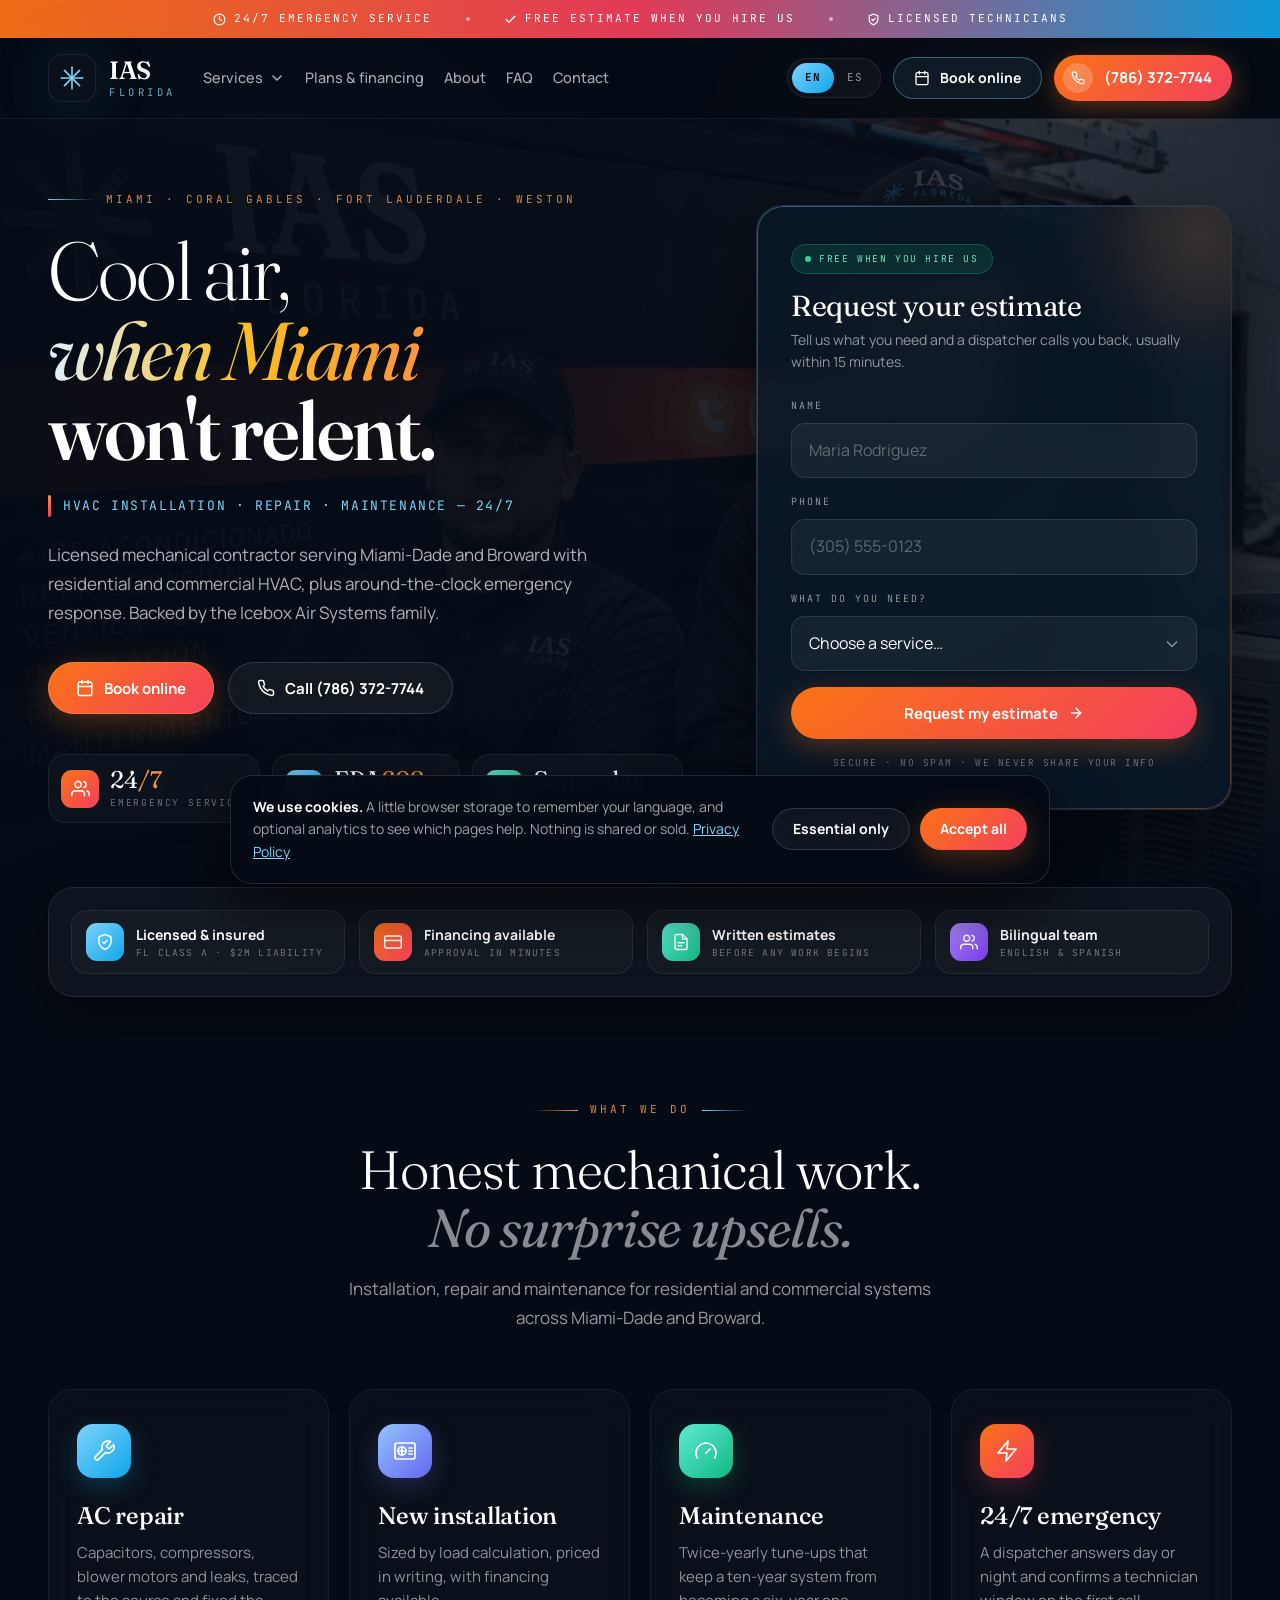
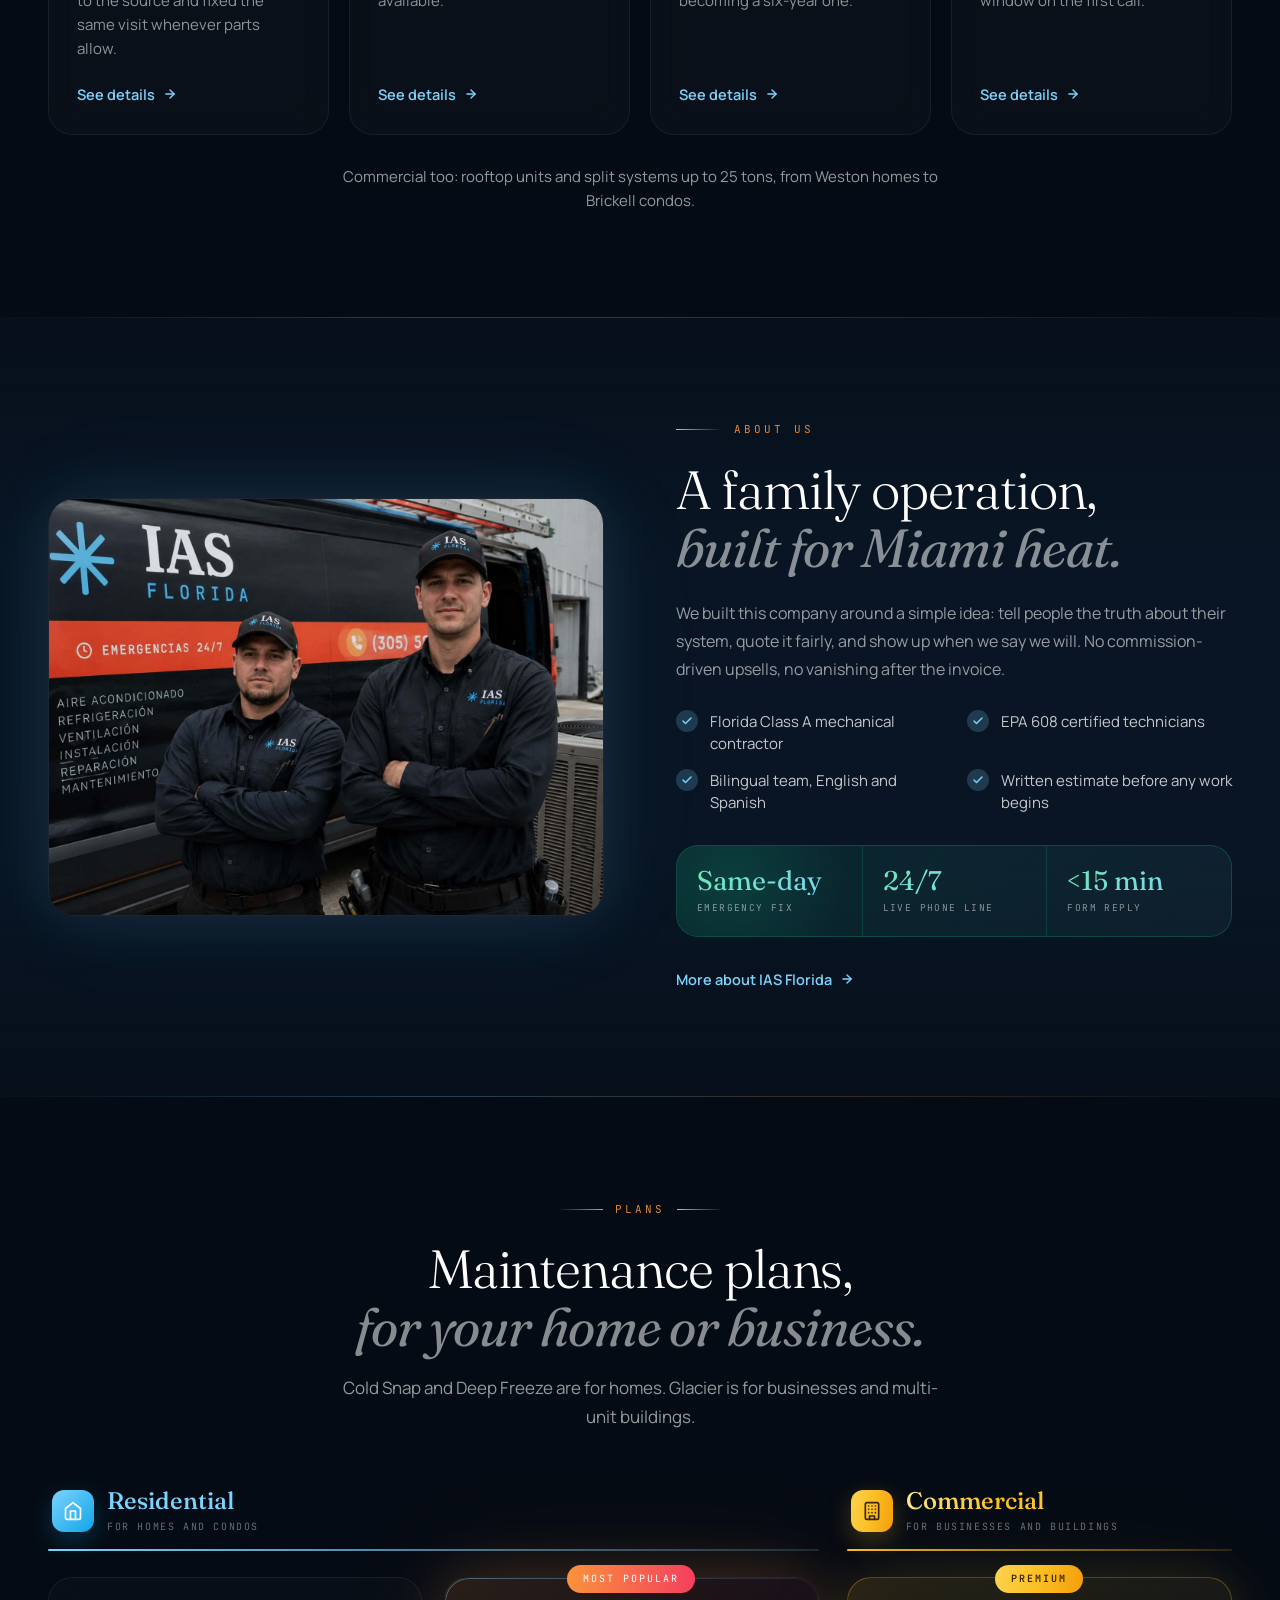
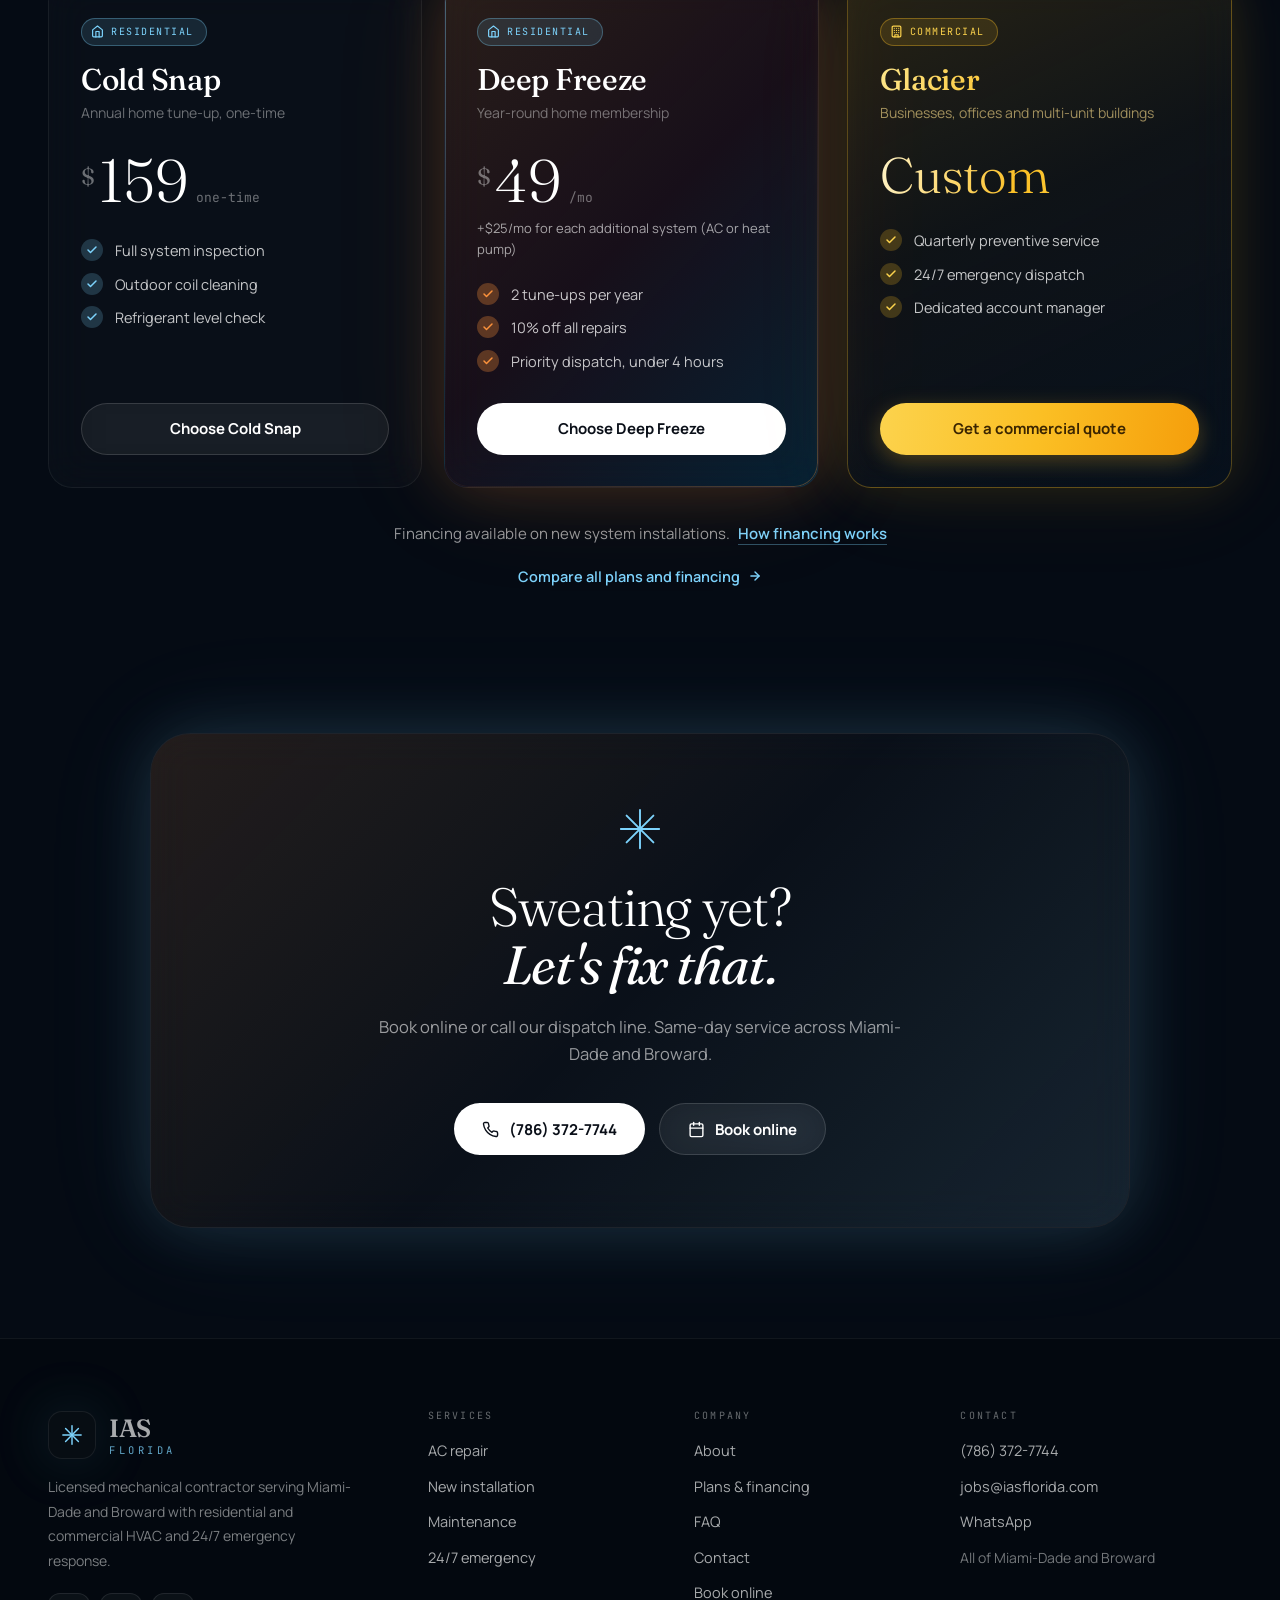
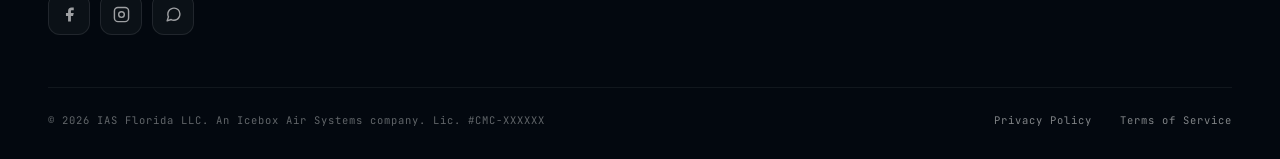
==== commit b4147bcf: "Deep Freeze: +$25/mo per additional system; Cold Snap: outdoor coil cleaning - Deep Freeze card show" ====
--- a/index.html
+++ b/index.html
@@ -363,7 +363,7 @@
           <div class="price"><sup>$</sup><b>159</b><small data-i18n="p1.small">one-time</small></div>
           <ul class="checks">
 <li><span class="ck"><svg width="12" height="12" viewBox="0 0 24 24" fill="none" stroke="currentColor" stroke-width="3" stroke-linecap="round" stroke-linejoin="round" aria-hidden="true"><polyline points="20 6 9 17 4 12"/></svg></span><span data-i18n="p1.f1">Full system inspection</span></li>
-<li><span class="ck"><svg width="12" height="12" viewBox="0 0 24 24" fill="none" stroke="currentColor" stroke-width="3" stroke-linecap="round" stroke-linejoin="round" aria-hidden="true"><polyline points="20 6 9 17 4 12"/></svg></span><span data-i18n="p1.f2">Coil cleaning</span></li>
+<li><span class="ck"><svg width="12" height="12" viewBox="0 0 24 24" fill="none" stroke="currentColor" stroke-width="3" stroke-linecap="round" stroke-linejoin="round" aria-hidden="true"><polyline points="20 6 9 17 4 12"/></svg></span><span data-i18n="p1.f2">Outdoor coil cleaning</span></li>
 <li><span class="ck"><svg width="12" height="12" viewBox="0 0 24 24" fill="none" stroke="currentColor" stroke-width="3" stroke-linecap="round" stroke-linejoin="round" aria-hidden="true"><polyline points="20 6 9 17 4 12"/></svg></span><span data-i18n="p1.f3">Refrigerant level check</span></li>
 </ul>
           <a class="btn btn-ghost btn-block" href="plans.html#add-cold-snap"><span><span data-i18n="plan.choose">Choose</span> Cold Snap</span></a>
@@ -374,6 +374,7 @@
           <h3>Deep Freeze</h3>
           <p class="plan-sub" data-i18n="p2.sub">Year-round home membership</p>
           <div class="price"><sup>$</sup><b>49</b><small data-i18n="p2.small">/mo</small></div>
+          <p class="plan-extra" data-i18n="p2.extra">+$25/mo for each additional system (AC or heat pump)</p>
           <ul class="checks">
 <li><span class="ck"><svg width="12" height="12" viewBox="0 0 24 24" fill="none" stroke="currentColor" stroke-width="3" stroke-linecap="round" stroke-linejoin="round" aria-hidden="true"><polyline points="20 6 9 17 4 12"/></svg></span><span data-i18n="p2.f1">2 tune-ups per year</span></li>
 <li><span class="ck"><svg width="12" height="12" viewBox="0 0 24 24" fill="none" stroke="currentColor" stroke-width="3" stroke-linecap="round" stroke-linejoin="round" aria-hidden="true"><polyline points="20 6 9 17 4 12"/></svg></span><span data-i18n="p2.f2">10% off all repairs</span></li>
@@ -509,11 +510,12 @@
  "p1.sub": "Mantenimiento anual del hogar, pago único",
  "p1.small": "pago único",
  "p1.f1": "Inspección completa del sistema",
- "p1.f2": "Limpieza de serpentines",
+ "p1.f2": "Limpieza del serpentín exterior",
  "p1.f3": "Revisión del nivel de refrigerante",
  "p1.f4": "Cambio de filtro",
  "p2.sub": "Membresía del hogar todo el año",
  "p2.small": "/mes",
+ "p2.extra": "+$25/mes por cada equipo adicional (AC o bomba de calor)",
  "plan.popular": "Más popular",
  "plan.premium": "Premium",
  "p2.f1": "2 mantenimientos al año",
--- a/styles.css
+++ b/styles.css
@@ -279,6 +279,7 @@
 .price sup{font-size:24px;color:var(--faint);align-self:flex-start;margin-top:8px}
 .price b{font-size:60px;font-weight:300;line-height:1}
 .price small{font-family:var(--mono);font-size:13px;color:var(--faint);margin-left:4px}
+.plan-extra{font-size:13px;color:rgba(255,255,255,.62);margin-top:2px}
 .plan--premium .price b{font-size:50px;background:linear-gradient(100deg,#fef3c7,#fbbf24 40%,#fcd34d 70%,#fef3c7);background-size:200% auto;-webkit-background-clip:text;background-clip:text;-webkit-text-fill-color:transparent;animation:shimmer 9s linear infinite;padding-right:.1em}
 .plan .checks{margin:24px 0 30px;gap:12px}
 .plan .checks li{font-size:14.5px}
@@ -288,7 +289,7 @@
 .plan-btn{width:100%}
 .plans-foot{margin:34px auto 0;text-align:center;font-size:15px;color:var(--muted)}
 .plans-foot a{margin-left:8px}
-.plans-more{margin-top:18px;text-align:center}
+.plans-more{margin:18px auto 0;text-align:center}
 @media (max-width:1000px){.plan-groups{grid-template-columns:1fr;gap:44px}}
 @media (max-width:640px){.plan-group--res .group-cards{grid-template-columns:1fr}.plan{padding:36px 24px 26px}}
 
@@ -377,7 +378,7 @@
 .faq-group{max-width:860px;margin:0 auto}
 .faq-group+.faq-group{margin-top:56px}
 .faq-group h2{font-family:var(--mono);font-size:11px;font-weight:400;letter-spacing:3px;text-transform:uppercase;color:rgba(251,146,60,.9);margin-bottom:8px}
-.faq-more{text-align:center;margin-top:48px;color:var(--muted)}
+.faq-more{text-align:center;margin:48px auto 0;color:var(--muted)}
 .faq-more a{color:var(--ice);font-weight:700;text-decoration:none}
 
 /* ─────────────── Formularios ─────────────── */
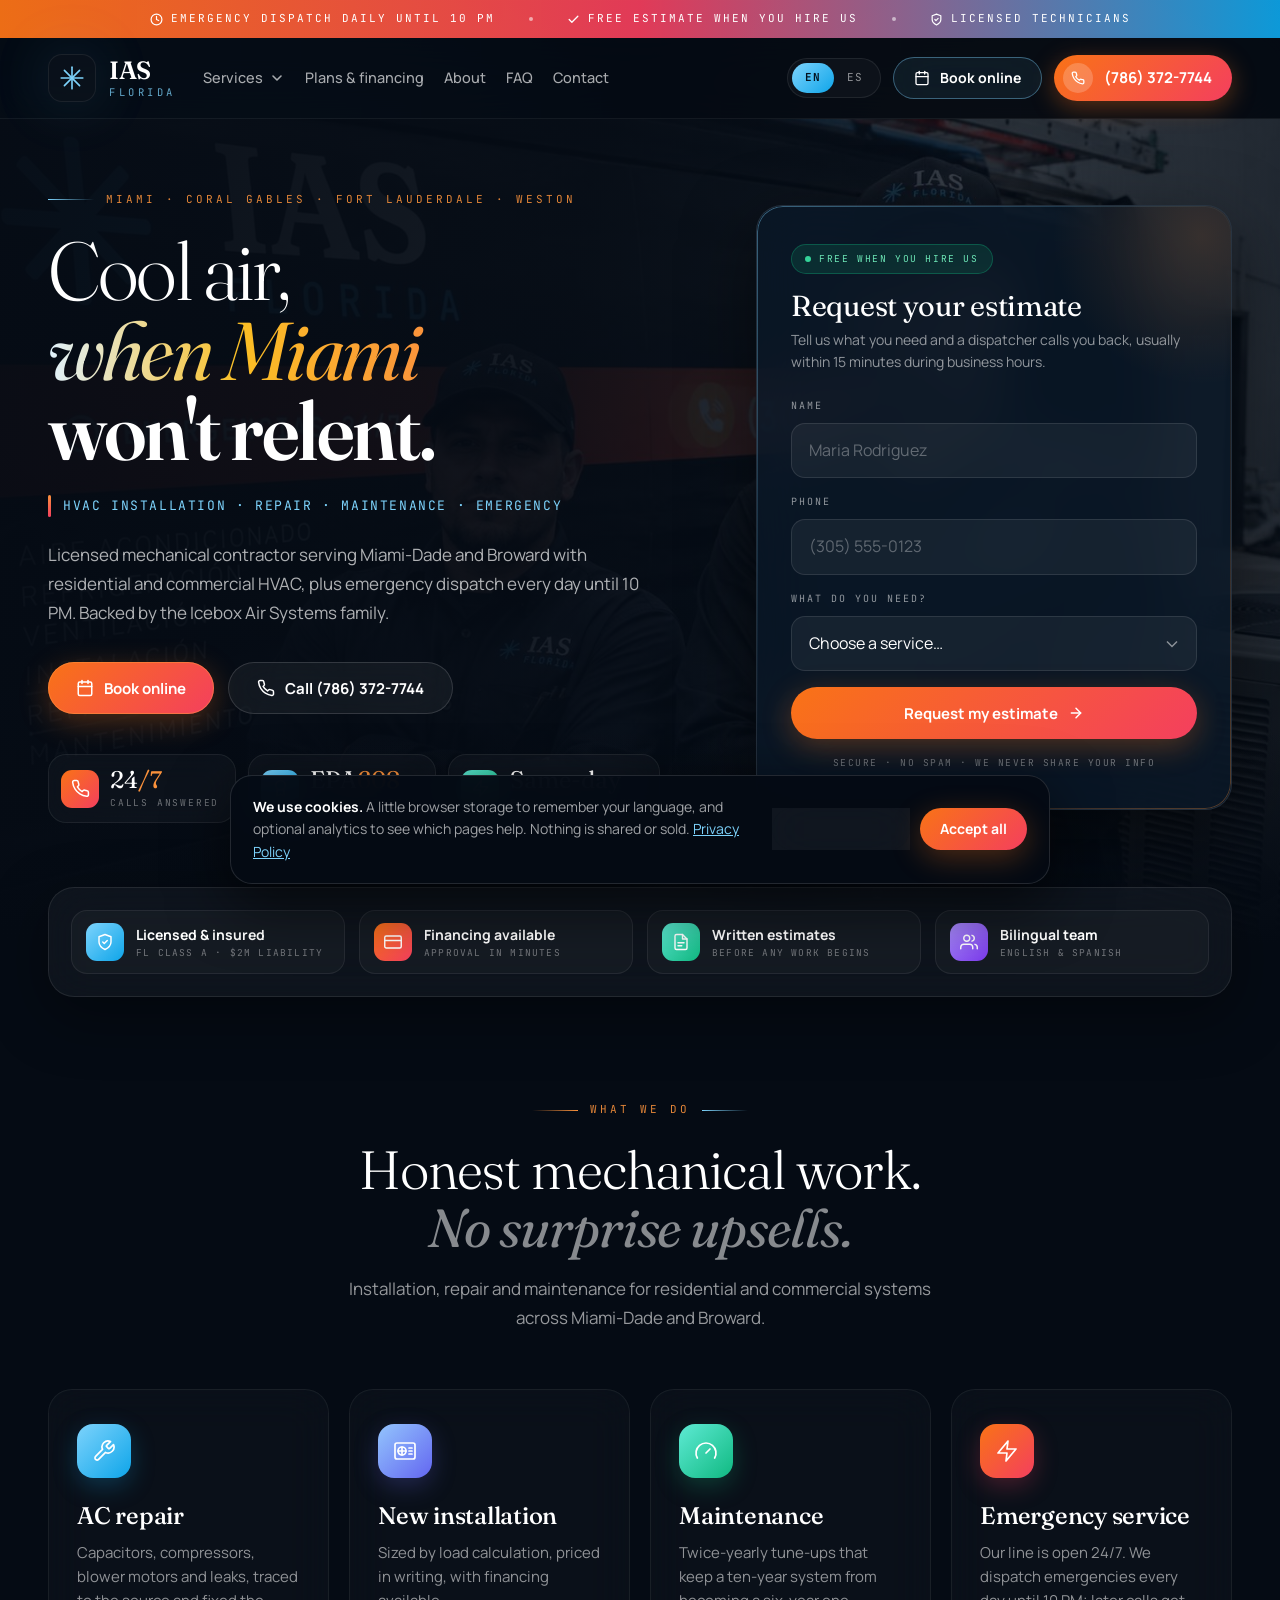
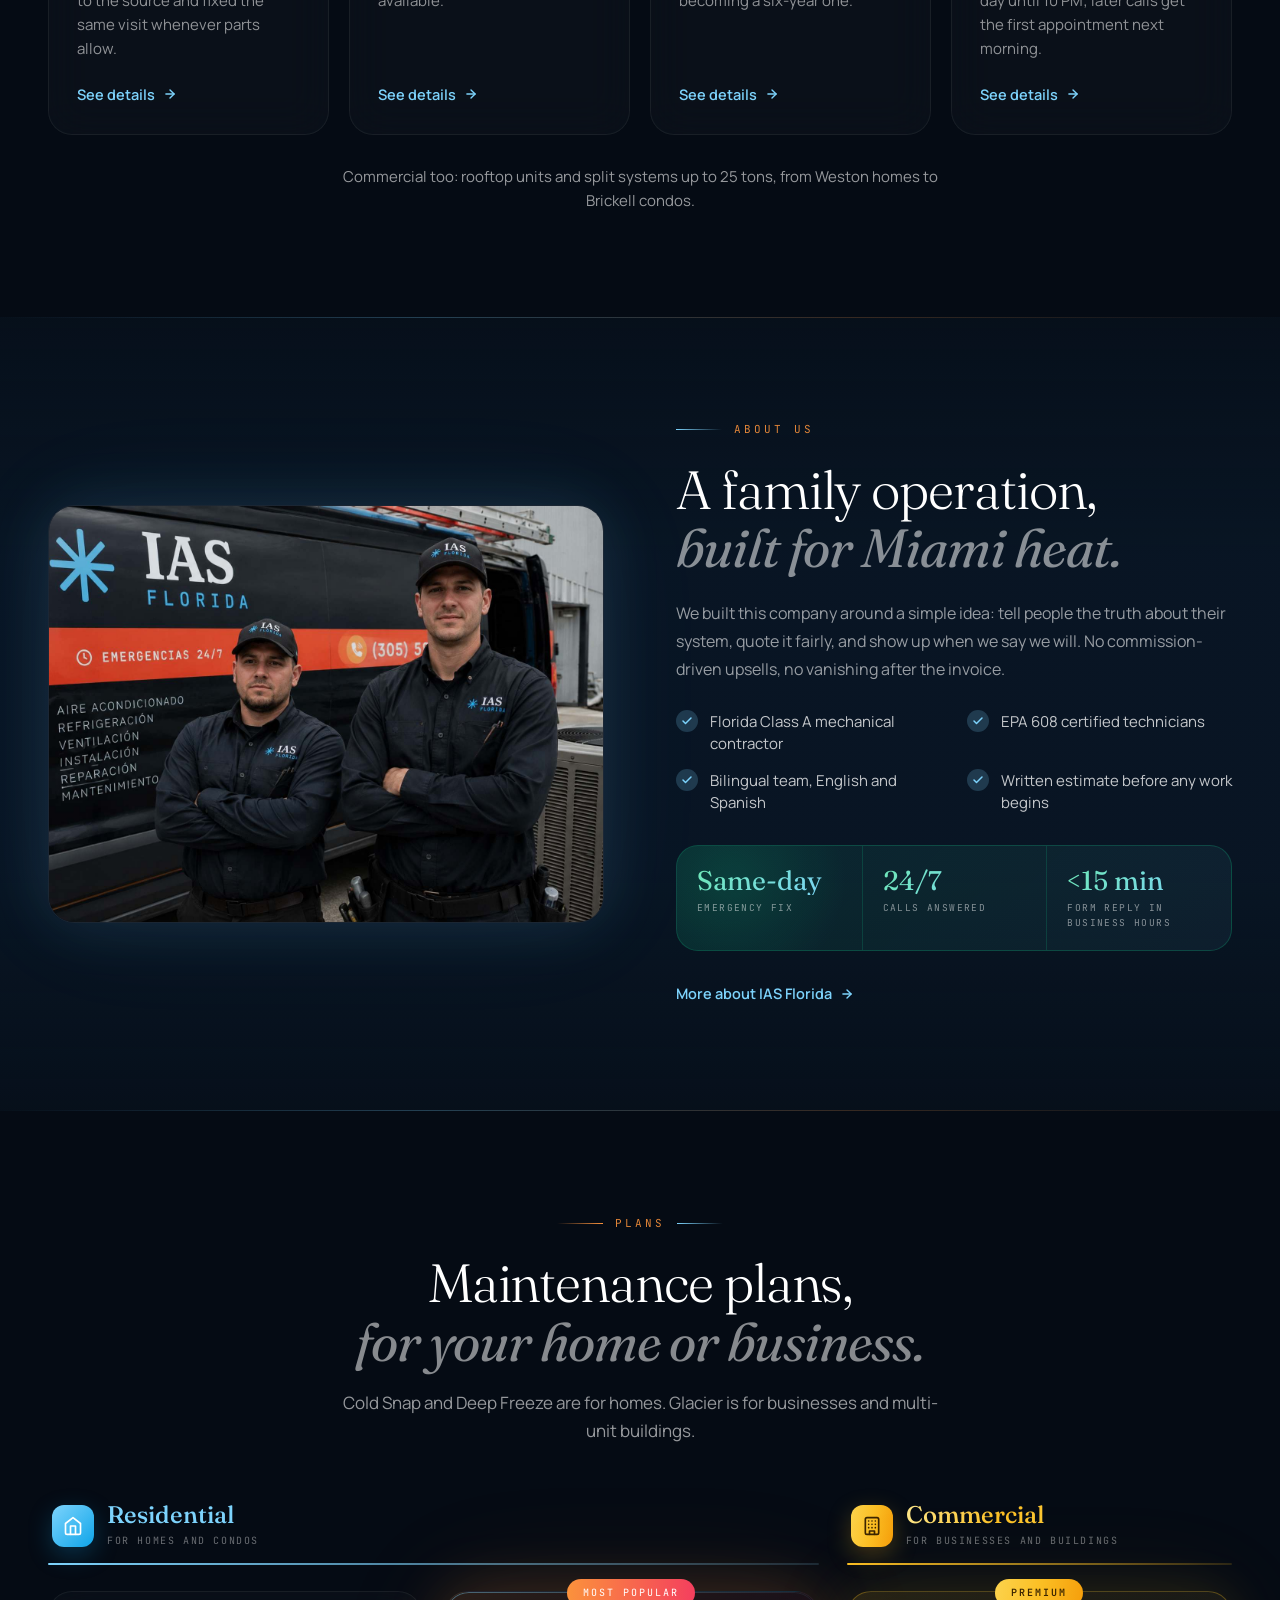
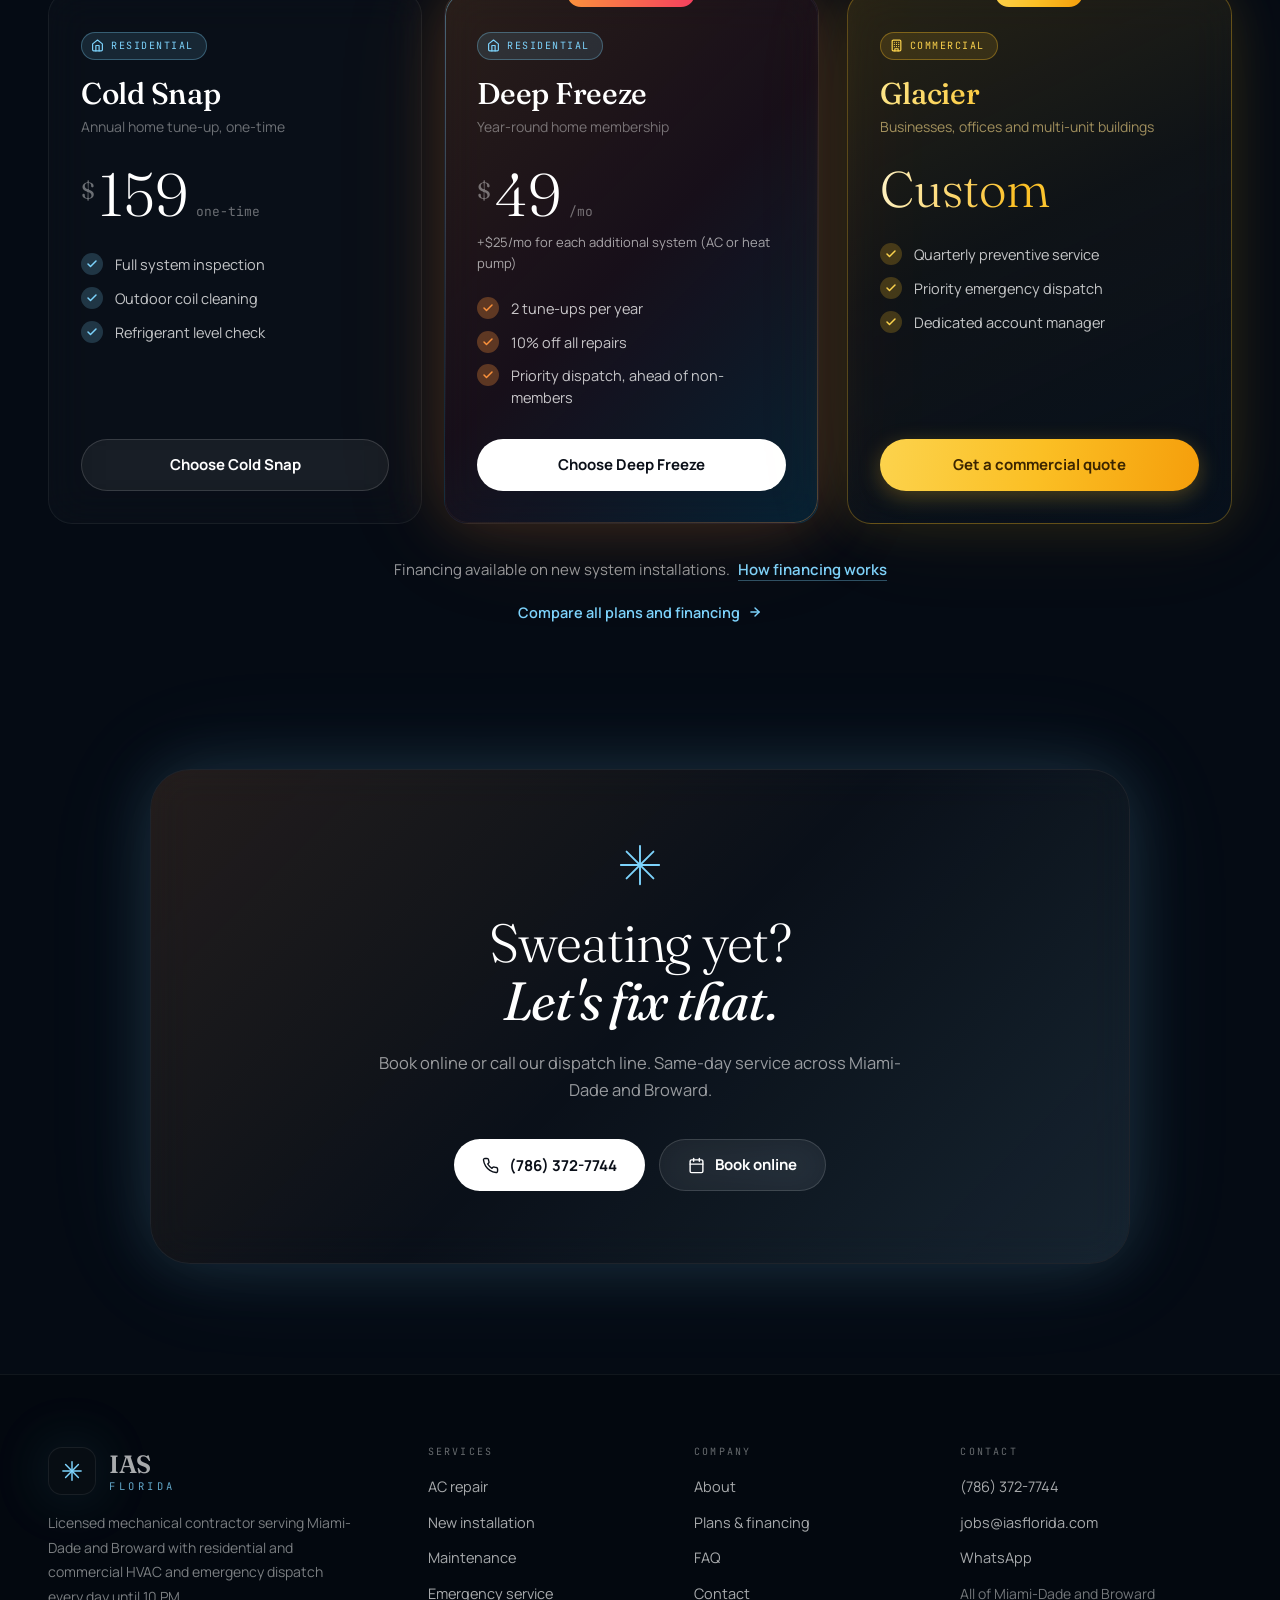
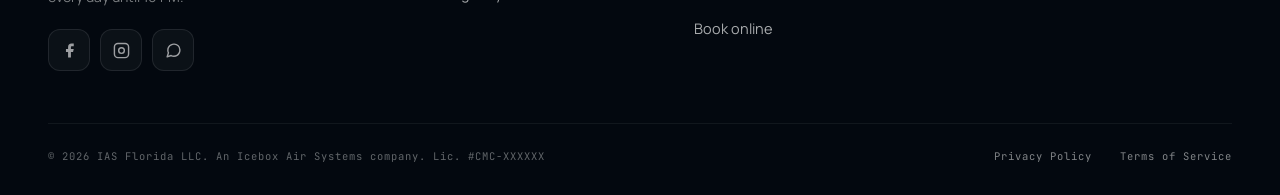
==== commit ded27940: "Phone line open 24/7, emergency dispatch until 10 PM, after-hours fee and Deep Freeze waiver - Remov" ====
--- a/index.html
+++ b/index.html
@@ -4,7 +4,7 @@
 <meta charset="UTF-8">
 <meta name="viewport" content="width=device-width, initial-scale=1.0">
 <title>HVAC Repair, Install &amp; Maintenance in Miami &amp; Broward | IAS Florida</title>
-<meta name="description" content="Licensed South Florida HVAC contractor serving Miami-Dade and Broward. AC repair, new installation and 24/7 emergency service. Estimates free when you hire us, financing available. Call (786) 372-7744.">
+<meta name="description" content="Licensed South Florida HVAC contractor serving Miami-Dade and Broward. AC repair, new installation and emergency dispatch every day until 10 PM. Estimates free when you hire us, financing available. Call (786) 372-7744.">
 <link rel="canonical" href="https://iasflorida.com/">
 <meta name="robots" content="index, follow">
 <meta name="theme-color" content="#050b14">
@@ -19,7 +19,7 @@
 <meta property="og:site_name" content="IAS Florida">
 <meta property="og:url" content="https://iasflorida.com/">
 <meta property="og:title" content="HVAC Repair, Install &amp; Maintenance in Miami &amp; Broward | IAS Florida">
-<meta property="og:description" content="Licensed South Florida HVAC contractor serving Miami-Dade and Broward. AC repair, new installation and 24/7 emergency service. Estimates free when you hire us, financing available. Call (786) 372-7744.">
+<meta property="og:description" content="Licensed South Florida HVAC contractor serving Miami-Dade and Broward. AC repair, new installation and emergency dispatch every day until 10 PM. Estimates free when you hire us, financing available. Call (786) 372-7744.">
 <meta property="og:image" content="https://iasflorida.com/og-image.jpg">
 <meta name="twitter:card" content="summary_large_image">
 <meta name="twitter:image" content="https://iasflorida.com/og-image.jpg">
@@ -42,7 +42,7 @@
  "url": "https://iasflorida.com/",
  "logo": "https://iasflorida.com/og-image.jpg",
  "image": "https://iasflorida.com/og-image.jpg",
- "description": "Licensed mechanical contractor serving Miami-Dade and Broward with residential and commercial HVAC and 24/7 emergency response.",
+ "description": "Licensed mechanical contractor serving Miami-Dade and Broward with residential and commercial HVAC and emergency dispatch every day until 10 PM.",
  "telephone": "+1-786-372-7744",
  "email": "jobs@iasflorida.com",
  "priceRange": "$$",
@@ -95,22 +95,6 @@
   {
    "@type": "AdministrativeArea",
    "name": "Broward County"
-  }
- ],
- "openingHoursSpecification": [
-  {
-   "@type": "OpeningHoursSpecification",
-   "dayOfWeek": [
-    "Monday",
-    "Tuesday",
-    "Wednesday",
-    "Thursday",
-    "Friday",
-    "Saturday",
-    "Sunday"
-   ],
-   "opens": "00:00",
-   "closes": "23:59"
   }
  ],
  "sameAs": [
@@ -146,7 +130,7 @@
     "@type": "Offer",
     "itemOffered": {
      "@type": "Service",
-     "name": "24/7 Emergency HVAC Service"
+     "name": "Emergency HVAC Service"
     }
    }
   ]
@@ -160,7 +144,7 @@
 <div class="snow" aria-hidden="true"></div>
 <a class="skip" href="#main" data-i18n="a11y.skip">Skip to content</a>
 <div class="topbar">
-  <span><svg width="13" height="13" viewBox="0 0 24 24" fill="none" stroke="currentColor" stroke-width="2.2" stroke-linecap="round" stroke-linejoin="round" aria-hidden="true"><circle cx="12" cy="12" r="10"/><polyline points="12 6 12 12 16 14"/></svg><span data-i18n="top.1">24/7 Emergency Service</span></span><i></i>
+  <span><svg width="13" height="13" viewBox="0 0 24 24" fill="none" stroke="currentColor" stroke-width="2.2" stroke-linecap="round" stroke-linejoin="round" aria-hidden="true"><circle cx="12" cy="12" r="10"/><polyline points="12 6 12 12 16 14"/></svg><span data-i18n="top.1">Emergency dispatch daily until 10 PM</span></span><i></i>
   <span><svg width="13" height="13" viewBox="0 0 24 24" fill="none" stroke="currentColor" stroke-width="2.4" stroke-linecap="round" stroke-linejoin="round" aria-hidden="true"><polyline points="20 6 9 17 4 12"/></svg><span data-i18n="top.2">Free estimate when you hire us</span></span><i></i>
   <span><svg width="13" height="13" viewBox="0 0 24 24" fill="none" stroke="currentColor" stroke-width="2.2" stroke-linecap="round" stroke-linejoin="round" aria-hidden="true"><path d="M12 22s8-4 8-10V5l-8-3-8 3v7c0 6 8 10 8 10z"/><polyline points="9 12 11 14 15 10"/></svg><span data-i18n="top.3">Licensed Technicians</span></span>
 </div>
@@ -177,7 +161,7 @@
           <a href="ac-repair.html"><span class="tile t-ice"><svg width="18" height="18" viewBox="0 0 24 24" fill="none" stroke="currentColor" stroke-width="2" stroke-linecap="round" stroke-linejoin="round" aria-hidden="true"><path d="M14.7 6.3a1 1 0 0 0 0 1.4l1.6 1.6a1 1 0 0 0 1.4 0l3.77-3.77a6 6 0 0 1-7.94 7.94l-6.91 6.91a2.12 2.12 0 0 1-3-3l6.91-6.91a6 6 0 0 1 7.94-7.94l-3.76 3.76z"/></svg></span><span><b data-i18n="svc.repair.t">AC repair</b><span class="s" data-i18n="svc.repair.s">Same-day diagnosis and repair</span></span></a>
           <a href="ac-installation.html"><span class="tile t-indigo"><svg width="18" height="18" viewBox="0 0 24 24" fill="none" stroke="currentColor" stroke-width="2" stroke-linecap="round" stroke-linejoin="round" aria-hidden="true"><rect x="2" y="4" width="20" height="16" rx="2"/><circle cx="9" cy="12" r="4"/><line x1="9" y1="8" x2="9" y2="16"/><line x1="5" y1="12" x2="13" y2="12"/><line x1="16" y1="9" x2="19" y2="9"/><line x1="16" y1="12" x2="19" y2="12"/><line x1="16" y1="15" x2="19" y2="15"/></svg></span><span><b data-i18n="svc.install.t">New installation</b><span class="s" data-i18n="svc.install.s">Replacements and new systems, sized right</span></span></a>
           <a href="ac-maintenance.html"><span class="tile t-mint"><svg width="18" height="18" viewBox="0 0 24 24" fill="none" stroke="currentColor" stroke-width="2" stroke-linecap="round" stroke-linejoin="round" aria-hidden="true"><path d="M12 14l4-4"/><path d="M3.34 19a10 10 0 1 1 17.32 0"/></svg></span><span><b data-i18n="svc.maint.t">Maintenance</b><span class="s" data-i18n="svc.maint.s">Tune-ups twice a year</span></span></a>
-          <a href="emergency-hvac.html"><span class="tile t-hot"><svg width="18" height="18" viewBox="0 0 24 24" fill="none" stroke="currentColor" stroke-width="2" stroke-linecap="round" stroke-linejoin="round" aria-hidden="true"><polygon points="13 2 3 14 12 14 11 22 21 10 12 10 13 2"/></svg></span><span><b data-i18n="svc.emerg.t">24/7 emergency</b><span class="s" data-i18n="svc.emerg.s">A person answers, day or night</span></span></a>
+          <a href="emergency-hvac.html"><span class="tile t-hot"><svg width="18" height="18" viewBox="0 0 24 24" fill="none" stroke="currentColor" stroke-width="2" stroke-linecap="round" stroke-linejoin="round" aria-hidden="true"><polygon points="13 2 3 14 12 14 11 22 21 10 12 10 13 2"/></svg></span><span><b data-i18n="svc.emerg.t">Emergency service</b><span class="s" data-i18n="svc.emerg.s">Dispatch daily until 10 PM</span></span></a>
         </div>
       </div>
       <a href="plans.html" data-i18n="nav.plans">Plans &amp; financing</a>
@@ -188,7 +172,7 @@
     <div class="header-actions">
       <div class="lang" role="group" aria-label="Language / Idioma"><button type="button" data-lang="en" aria-pressed="true">EN</button><button type="button" data-lang="es" aria-pressed="false">ES</button></div>
       <a class="btn btn-ghost btn-sm header-book" href="book.html" data-book><svg width="16" height="16" viewBox="0 0 24 24" fill="none" stroke="currentColor" stroke-width="2" stroke-linecap="round" stroke-linejoin="round" aria-hidden="true"><rect x="3" y="4" width="18" height="18" rx="2"/><line x1="16" y1="2" x2="16" y2="6"/><line x1="8" y1="2" x2="8" y2="6"/><line x1="3" y1="10" x2="21" y2="10"/></svg><span data-i18n="btn.book">Book online</span></a>
-      <a class="header-phone" href="tel:+17863727744"><span class="ph-ico"><svg width="14" height="14" viewBox="0 0 24 24" fill="none" stroke="currentColor" stroke-width="2.2" stroke-linecap="round" stroke-linejoin="round" aria-hidden="true"><path d="M22 16.92v3a2 2 0 0 1-2.18 2 19.79 19.79 0 0 1-8.63-3.07 19.5 19.5 0 0 1-6-6 19.79 19.79 0 0 1-3.07-8.67A2 2 0 0 1 4.11 2h3a2 2 0 0 1 2 1.72 12.84 12.84 0 0 0 .7 2.81 2 2 0 0 1-.45 2.11L8.09 9.91a16 16 0 0 0 6 6l1.27-1.27a2 2 0 0 1 2.11-.45 12.84 12.84 0 0 0 2.81.7A2 2 0 0 1 22 16.92z"/></svg></span><span class="t"><small data-i18n="nav.calllabel">Call now · 24/7</small><b>(786) 372-7744</b></span></a>
+      <a class="header-phone" href="tel:+17863727744"><span class="ph-ico"><svg width="14" height="14" viewBox="0 0 24 24" fill="none" stroke="currentColor" stroke-width="2.2" stroke-linecap="round" stroke-linejoin="round" aria-hidden="true"><path d="M22 16.92v3a2 2 0 0 1-2.18 2 19.79 19.79 0 0 1-8.63-3.07 19.5 19.5 0 0 1-6-6 19.79 19.79 0 0 1-3.07-8.67A2 2 0 0 1 4.11 2h3a2 2 0 0 1 2 1.72 12.84 12.84 0 0 0 .7 2.81 2 2 0 0 1-.45 2.11L8.09 9.91a16 16 0 0 0 6 6l1.27-1.27a2 2 0 0 1 2.11-.45 12.84 12.84 0 0 0 2.81.7A2 2 0 0 1 22 16.92z"/></svg></span><span class="t"><small data-i18n="nav.calllabel">Line open 24/7</small><b>(786) 372-7744</b></span></a>
       <button type="button" class="nav-toggle" id="navToggle" aria-expanded="false" aria-controls="mobileMenu" aria-label="Menu"><svg width="22" height="22" viewBox="0 0 24 24" fill="none" stroke="currentColor" stroke-width="2" stroke-linecap="round" stroke-linejoin="round" aria-hidden="true"><line x1="3" y1="7" x2="21" y2="7"/><line x1="3" y1="12" x2="21" y2="12"/><line x1="3" y1="17" x2="21" y2="17"/></svg></button>
     </div>
   </div>
@@ -197,7 +181,7 @@
     <a class="m-sub" href="ac-repair.html" data-i18n="svc.repair.t">AC repair</a>
     <a class="m-sub" href="ac-installation.html" data-i18n="svc.install.t">New installation</a>
     <a class="m-sub" href="ac-maintenance.html" data-i18n="svc.maint.t">Maintenance</a>
-    <a class="m-sub" href="emergency-hvac.html" data-i18n="svc.emerg.t">24/7 emergency</a>
+    <a class="m-sub" href="emergency-hvac.html" data-i18n="svc.emerg.t">Emergency service</a>
     <a href="plans.html" data-i18n="nav.plans">Plans &amp; financing</a>
     <a href="about.html" data-i18n="nav.about">About</a>
     <a href="faq.html" data-i18n="nav.faq">FAQ</a>
@@ -219,11 +203,11 @@
     <div>
       <div class="reveal"><div class="eyebrow"><span class="line"></span><span class="text" data-i18n="h.eyebrow">Miami · Coral Gables · Fort Lauderdale · Weston</span></div></div>
       <h1 class="reveal" data-i18n-html="h.title">Cool air,<br><span class="italic shimmer">when Miami</span><br><span class="bold">won't relent.</span></h1>
-      <div class="hero-line reveal"><span class="bar"></span><span data-i18n="h.line">HVAC Installation · Repair · Maintenance — 24/7</span></div>
-      <p class="lede reveal" data-i18n="h.lede">Licensed mechanical contractor serving Miami-Dade and Broward with residential and commercial HVAC, plus around-the-clock emergency response. Backed by the Icebox Air Systems family.</p>
+      <div class="hero-line reveal"><span class="bar"></span><span data-i18n="h.line">HVAC Installation · Repair · Maintenance · Emergency</span></div>
+      <p class="lede reveal" data-i18n="h.lede">Licensed mechanical contractor serving Miami-Dade and Broward with residential and commercial HVAC, plus emergency dispatch every day until 10 PM. Backed by the Icebox Air Systems family.</p>
       <div class="btn-row reveal"><a class="btn btn-primary btn-pulse" href="book.html" data-book><svg width="18" height="18" viewBox="0 0 24 24" fill="none" stroke="currentColor" stroke-width="2" stroke-linecap="round" stroke-linejoin="round" aria-hidden="true"><rect x="3" y="4" width="18" height="18" rx="2"/><line x1="16" y1="2" x2="16" y2="6"/><line x1="8" y1="2" x2="8" y2="6"/><line x1="3" y1="10" x2="21" y2="10"/></svg><span data-i18n="btn.book">Book online</span></a><a class="btn btn-ghost" href="tel:+17863727744"><svg width="18" height="18" viewBox="0 0 24 24" fill="none" stroke="currentColor" stroke-width="2" stroke-linecap="round" stroke-linejoin="round" aria-hidden="true"><path d="M22 16.92v3a2 2 0 0 1-2.18 2 19.79 19.79 0 0 1-8.63-3.07 19.5 19.5 0 0 1-6-6 19.79 19.79 0 0 1-3.07-8.67A2 2 0 0 1 4.11 2h3a2 2 0 0 1 2 1.72 12.84 12.84 0 0 0 .7 2.81 2 2 0 0 1-.45 2.11L8.09 9.91a16 16 0 0 0 6 6l1.27-1.27a2 2 0 0 1 2.11-.45 12.84 12.84 0 0 0 2.81.7A2 2 0 0 1 22 16.92z"/></svg><span data-i18n="btn.call">Call (786) 372-7744</span></a></div>
       <div class="stats reveal">
-        <div class="stat"><span class="tile t-hot"><svg width="19" height="19" viewBox="0 0 24 24" fill="none" stroke="currentColor" stroke-width="1.9" stroke-linecap="round" stroke-linejoin="round" aria-hidden="true"><path d="M17 21v-2a4 4 0 0 0-4-4H5a4 4 0 0 0-4 4v2"/><circle cx="9" cy="7" r="4"/><path d="M23 21v-2a4 4 0 0 0-3-3.87"/><path d="M16 3.13a4 4 0 0 1 0 7.75"/></svg></span><div><b>24<em>/7</em></b><span class="l" data-i18n="st1">emergency service</span></div></div>
+        <div class="stat"><span class="tile t-hot"><svg width="19" height="19" viewBox="0 0 24 24" fill="none" stroke="currentColor" stroke-width="1.9" stroke-linecap="round" stroke-linejoin="round" aria-hidden="true"><path d="M22 16.92v3a2 2 0 0 1-2.18 2 19.79 19.79 0 0 1-8.63-3.07 19.5 19.5 0 0 1-6-6 19.79 19.79 0 0 1-3.07-8.67A2 2 0 0 1 4.11 2h3a2 2 0 0 1 2 1.72 12.84 12.84 0 0 0 .7 2.81 2 2 0 0 1-.45 2.11L8.09 9.91a16 16 0 0 0 6 6l1.27-1.27a2 2 0 0 1 2.11-.45 12.84 12.84 0 0 0 2.81.7A2 2 0 0 1 22 16.92z"/></svg></span><div><b>24<em>/7</em></b><span class="l" data-i18n="st1">calls answered</span></div></div>
         <div class="stat"><span class="tile t-ice"><svg width="19" height="19" viewBox="0 0 24 24" fill="none" stroke="currentColor" stroke-width="1.9" stroke-linecap="round" stroke-linejoin="round" aria-hidden="true"><circle cx="12" cy="8" r="6"/><path d="M15.477 12.89L17 22l-5-3-5 3 1.523-9.11"/></svg></span><div><b>EPA<em>608</em></b><span class="l" data-i18n="st2">certified team</span></div></div>
         <div class="stat"><span class="tile t-mint"><svg width="19" height="19" viewBox="0 0 24 24" fill="none" stroke="currentColor" stroke-width="1.9" stroke-linecap="round" stroke-linejoin="round" aria-hidden="true"><polygon points="13 2 3 14 12 14 11 22 21 10 12 10 13 2"/></svg></span><div><b><span data-i18n="st3n">Same-day</span></b><span class="l" data-i18n="st3">fix, done cleaner</span></div></div>
       </div>
@@ -237,7 +221,7 @@
           <div class="form-head">
             <span class="badge-free" data-i18n="f.badge">Free when you hire us</span>
             <h2 data-i18n="hf.title">Request your estimate</h2>
-            <p data-i18n="hf.sub">Tell us what you need and a dispatcher calls you back, usually within 15 minutes.</p>
+            <p data-i18n="hf.sub">Tell us what you need and a dispatcher calls you back, usually within 15 minutes during business hours.</p>
           </div>
           <div class="form-alert" role="alert"><svg width="18" height="18" viewBox="0 0 24 24" fill="none" stroke="currentColor" stroke-width="2" stroke-linecap="round" stroke-linejoin="round" aria-hidden="true"><circle cx="12" cy="12" r="10"/><line x1="12" y1="8" x2="12" y2="12"/><line x1="12" y1="16" x2="12" y2="16"/></svg><p></p></div>
           <input type="hidden" name="_subject" value="Nueva cotizacion (inicio) - IAS Florida">
@@ -312,8 +296,8 @@
       <a class="svc reveal" href="emergency-hvac.html">
         <span class="glow t-hot"></span>
         <span class="tile t-hot"><svg width="24" height="24" viewBox="0 0 24 24" fill="none" stroke="currentColor" stroke-width="1.7" stroke-linecap="round" stroke-linejoin="round" aria-hidden="true"><polygon points="13 2 3 14 12 14 11 22 21 10 12 10 13 2"/></svg></span>
-        <h3 data-i18n="svc.emerg.t">24/7 emergency</h3>
-        <p data-i18n="s.emerg.p">A dispatcher answers day or night and confirms a technician window on the first call.</p>
+        <h3 data-i18n="svc.emerg.t">Emergency service</h3>
+        <p data-i18n="s.emerg.p">Our line is open 24/7. We dispatch emergencies every day until 10 PM; later calls get the first appointment next morning.</p>
         <span class="more arrow-link"><span data-i18n="more">See details</span><svg width="14" height="14" viewBox="0 0 24 24" fill="none" stroke="currentColor" stroke-width="2.4" stroke-linecap="round" stroke-linejoin="round" aria-hidden="true"><line x1="5" y1="12" x2="19" y2="12"/><polyline points="12 5 19 12 12 19"/></svg></span>
       </a>
     </div>
@@ -336,8 +320,8 @@
 </ul>
       <div class="promise reveal">
         <div><b data-i18n="w.m1">Same-day</b><span data-i18n="w.m1s">Emergency fix</span></div>
-        <div><b>24/7</b><span data-i18n="w.m2s">Live phone line</span></div>
-        <div><b>&lt;15 min</b><span data-i18n="w.m3s">Form reply</span></div>
+        <div><b>24/7</b><span data-i18n="w.m2s">Calls answered</span></div>
+        <div><b>&lt;15 min</b><span data-i18n="w.m3s">Form reply in business hours</span></div>
       </div>
       <p class="mt-m"><a class="arrow-link" href="about.html"><span data-i18n="w.link">More about IAS Florida</span><svg width="14" height="14" viewBox="0 0 24 24" fill="none" stroke="currentColor" stroke-width="2.4" stroke-linecap="round" stroke-linejoin="round" aria-hidden="true"><line x1="5" y1="12" x2="19" y2="12"/><polyline points="12 5 19 12 12 19"/></svg></a></p>
     </div>
@@ -378,7 +362,7 @@
           <ul class="checks">
 <li><span class="ck"><svg width="12" height="12" viewBox="0 0 24 24" fill="none" stroke="currentColor" stroke-width="3" stroke-linecap="round" stroke-linejoin="round" aria-hidden="true"><polyline points="20 6 9 17 4 12"/></svg></span><span data-i18n="p2.f1">2 tune-ups per year</span></li>
 <li><span class="ck"><svg width="12" height="12" viewBox="0 0 24 24" fill="none" stroke="currentColor" stroke-width="3" stroke-linecap="round" stroke-linejoin="round" aria-hidden="true"><polyline points="20 6 9 17 4 12"/></svg></span><span data-i18n="p2.f2">10% off all repairs</span></li>
-<li><span class="ck"><svg width="12" height="12" viewBox="0 0 24 24" fill="none" stroke="currentColor" stroke-width="3" stroke-linecap="round" stroke-linejoin="round" aria-hidden="true"><polyline points="20 6 9 17 4 12"/></svg></span><span data-i18n="p2.f3">Priority dispatch, under 4 hours</span></li>
+<li><span class="ck"><svg width="12" height="12" viewBox="0 0 24 24" fill="none" stroke="currentColor" stroke-width="3" stroke-linecap="round" stroke-linejoin="round" aria-hidden="true"><polyline points="20 6 9 17 4 12"/></svg></span><span data-i18n="p2.f3">Priority dispatch, ahead of non-members</span></li>
 </ul>
           <a class="btn btn-white btn-block" href="plans.html#add-deep-freeze"><span><span data-i18n="plan.choose">Choose</span> Deep Freeze</span></a>
         </article>
@@ -395,7 +379,7 @@
           <div class="price"><b data-i18n="p3.price">Custom</b></div>
           <ul class="checks">
 <li><span class="ck"><svg width="12" height="12" viewBox="0 0 24 24" fill="none" stroke="currentColor" stroke-width="3" stroke-linecap="round" stroke-linejoin="round" aria-hidden="true"><polyline points="20 6 9 17 4 12"/></svg></span><span data-i18n="p3.f1">Quarterly preventive service</span></li>
-<li><span class="ck"><svg width="12" height="12" viewBox="0 0 24 24" fill="none" stroke="currentColor" stroke-width="3" stroke-linecap="round" stroke-linejoin="round" aria-hidden="true"><polyline points="20 6 9 17 4 12"/></svg></span><span data-i18n="p3.f2">24/7 emergency dispatch</span></li>
+<li><span class="ck"><svg width="12" height="12" viewBox="0 0 24 24" fill="none" stroke="currentColor" stroke-width="3" stroke-linecap="round" stroke-linejoin="round" aria-hidden="true"><polyline points="20 6 9 17 4 12"/></svg></span><span data-i18n="p3.f2">Priority emergency dispatch</span></li>
 <li><span class="ck"><svg width="12" height="12" viewBox="0 0 24 24" fill="none" stroke="currentColor" stroke-width="3" stroke-linecap="round" stroke-linejoin="round" aria-hidden="true"><polyline points="20 6 9 17 4 12"/></svg></span><span data-i18n="p3.f3">Dedicated account manager</span></li>
 </ul>
           <a class="btn btn-gold btn-block" href="plans.html#add-glacier"><span data-i18n="plan.quote">Get a commercial quote</span></a>
@@ -431,7 +415,7 @@
           <span class="logo-mark"><svg width="22" height="22" viewBox="0 0 24 24" fill="none" stroke="#7dd3fc" stroke-width="1.6" stroke-linecap="round" stroke-linejoin="round" aria-hidden="true"><line x1="12" y1="2" x2="12" y2="22"/><line x1="2" y1="12" x2="22" y2="12"/><line x1="5" y1="5" x2="19" y2="19"/><line x1="5" y1="19" x2="19" y2="5"/></svg></span>
           <span class="logo-name"><b>IAS</b><small>FLORIDA</small></span>
         </a>
-        <p data-i18n="footer.blurb">Licensed mechanical contractor serving Miami-Dade and Broward with residential and commercial HVAC and 24/7 emergency response.</p>
+        <p data-i18n="footer.blurb">Licensed mechanical contractor serving Miami-Dade and Broward with residential and commercial HVAC and emergency dispatch every day until 10 PM.</p>
         <!-- Perfiles sociales. Borra los que no uses: un enlace roto resta confianza.
              GOOGLE BUSINESS: cuando tu ficha esté verificada, agrega aquí otro <a> con su enlace de Maps. -->
         <div class="social">
@@ -446,7 +430,7 @@
           <li><a href="ac-repair.html" data-i18n="svc.repair.t">AC repair</a></li>
           <li><a href="ac-installation.html" data-i18n="svc.install.t">New installation</a></li>
           <li><a href="ac-maintenance.html" data-i18n="svc.maint.t">Maintenance</a></li>
-          <li><a href="emergency-hvac.html" data-i18n="svc.emerg.t">24/7 emergency</a></li>
+          <li><a href="emergency-hvac.html" data-i18n="svc.emerg.t">Emergency service</a></li>
         </ul>
       </div>
       <div>
@@ -496,7 +480,7 @@
     <h2 id="thanksTitle" data-i18n="modal.title">Thank you for trusting IAS Florida</h2>
     <p data-i18n="modal.p">We received your request. A dispatcher will call you back shortly; during business hours, usually within 15 minutes.</p>
     <button type="button" class="btn btn-primary" id="thanksBtn" data-i18n="modal.btn">Perfect, thanks</button>
-    <span class="modal-tel" data-i18n-html="modal.tel">Urgent? Call <a href="tel:+17863727744">(786) 372-7744</a>, 24/7.</span>
+    <span class="modal-tel" data-i18n-html="modal.tel">Urgent? Call <a href="tel:+17863727744">(786) 372-7744</a>. We dispatch emergencies every day until 10 PM.</span>
   </div>
 </div>
 
@@ -520,26 +504,27 @@
  "plan.premium": "Premium",
  "p2.f1": "2 mantenimientos al año",
  "p2.f2": "10% en todas las reparaciones",
- "p2.f3": "Despacho prioritario, menos de 4 horas",
+ "p2.f3": "Despacho prioritario, antes que los no miembros",
  "p2.f4": "Nunca pagas el diagnóstico de $99",
+ "p2.f5": "Sin cargo fuera de horario en emergencias tras tus primeros 30 días",
  "p3.sub": "Negocios, oficinas y edificios multi-unidad",
  "p3.price": "A la medida",
  "p3.f1": "Servicio preventivo trimestral",
- "p3.f2": "Despacho de emergencia 24/7",
+ "p3.f2": "Despacho de emergencia prioritario",
  "p3.f3": "Gerente de cuenta dedicado",
  "p3.f4": "Reportes de cumplimiento EPA",
  "plan.choose": "Elegir",
  "plan.quote": "Pedir cotización comercial",
  "h.eyebrow": "Miami · Coral Gables · Fort Lauderdale · Weston",
  "h.title": "Aire fresco,<br><span class=\"italic shimmer\">cuando Miami</span><br><span class=\"bold\">no perdona.</span>",
- "h.line": "Instalación · Reparación · Mantenimiento HVAC — 24/7",
- "h.lede": "Contratista mecánico con licencia que atiende Miami-Dade y Broward con HVAC residencial y comercial, más respuesta de emergencia las 24 horas. Respaldados por la familia Icebox Air Systems.",
- "st1": "servicio de emergencia",
+ "h.line": "Instalación · Reparación · Mantenimiento · Emergencias HVAC",
+ "h.lede": "Contratista mecánico con licencia que atiende Miami-Dade y Broward con HVAC residencial y comercial, más despacho de emergencias todos los días hasta las 10 PM. Respaldados por la familia Icebox Air Systems.",
+ "st1": "llamadas atendidas",
  "st2": "equipo certificado",
  "st3n": "Mismo día",
  "st3": "reparación, más limpia",
  "hf.title": "Pide tu cotización",
- "hf.sub": "Cuéntanos qué necesitas y un despachador te llama, normalmente en menos de 15 minutos.",
+ "hf.sub": "Cuéntanos qué necesitas y un despachador te llama, normalmente en menos de 15 minutos en horario laboral.",
  "hf.submit": "Pedir mi cotización",
  "t1.t": "Licenciados y asegurados",
  "t1.s": "FL Clase A · $2M de cobertura",
@@ -555,7 +540,7 @@
  "s.repair.p": "Capacitores, compresores, motores y fugas, rastreados al origen y reparados en la misma visita cuando hay pieza.",
  "s.install.p": "Dimensionado con cálculo de carga, cotizado por escrito y con financiamiento disponible.",
  "s.maint.p": "Afinaciones dos veces al año que evitan que un equipo de diez años dure seis.",
- "s.emerg.p": "Un despachador contesta de día o de noche y confirma el horario del técnico en la primera llamada.",
+ "s.emerg.p": "Nuestra línea está abierta 24/7. Despachamos emergencias todos los días hasta las 10 PM; las llamadas más tarde reciben la primera cita de la mañana.",
  "s.foot": "También comercial: unidades de azotea y sistemas split de hasta 25 toneladas, de casas en Weston a condominios en Brickell.",
  "w.eyebrow": "Nosotros",
  "w.title": "Una operación familiar,<br><span class=\"italic\">hecha para el calor de Miami.</span>",
@@ -566,8 +551,8 @@
  "w.c4": "Cotización por escrito antes de empezar",
  "w.m1": "Mismo día",
  "w.m1s": "Reparación de emergencia",
- "w.m2s": "Línea con persona real",
- "w.m3s": "Respuesta a formularios",
+ "w.m2s": "Llamadas atendidas",
+ "w.m3s": "Respuesta en horario laboral",
  "w.link": "Conoce más sobre IAS Florida",
  "p.eyebrow": "Planes",
  "p.title": "Planes de mantenimiento,<br><span class=\"italic\">para tu casa o tu negocio.</span>",
--- a/styles.css
+++ b/styles.css
@@ -343,6 +343,10 @@
 .info .tile{margin-bottom:20px}
 .info h2,.info h3{font-size:24px;font-weight:500;letter-spacing:-.01em;margin-bottom:10px}
 .info p{font-size:15px;color:rgba(255,255,255,.58)}
+.svc-note{display:flex;align-items:center;gap:16px;margin-top:20px;padding:18px 22px;border-radius:20px;background:rgba(244,63,94,.08);border:1px solid rgba(244,63,94,.28)}
+.svc-note .tile{width:40px;height:40px;border-radius:12px}
+.svc-note p{margin:0;max-width:none;font-size:15px;color:rgba(255,255,255,.72)}
+.svc-note b{color:#fff;font-weight:700}
 @media (max-width:760px){.info-grid{grid-template-columns:1fr;gap:14px}}
 
 .link-list{display:grid;grid-template-columns:repeat(3,1fr);gap:16px}
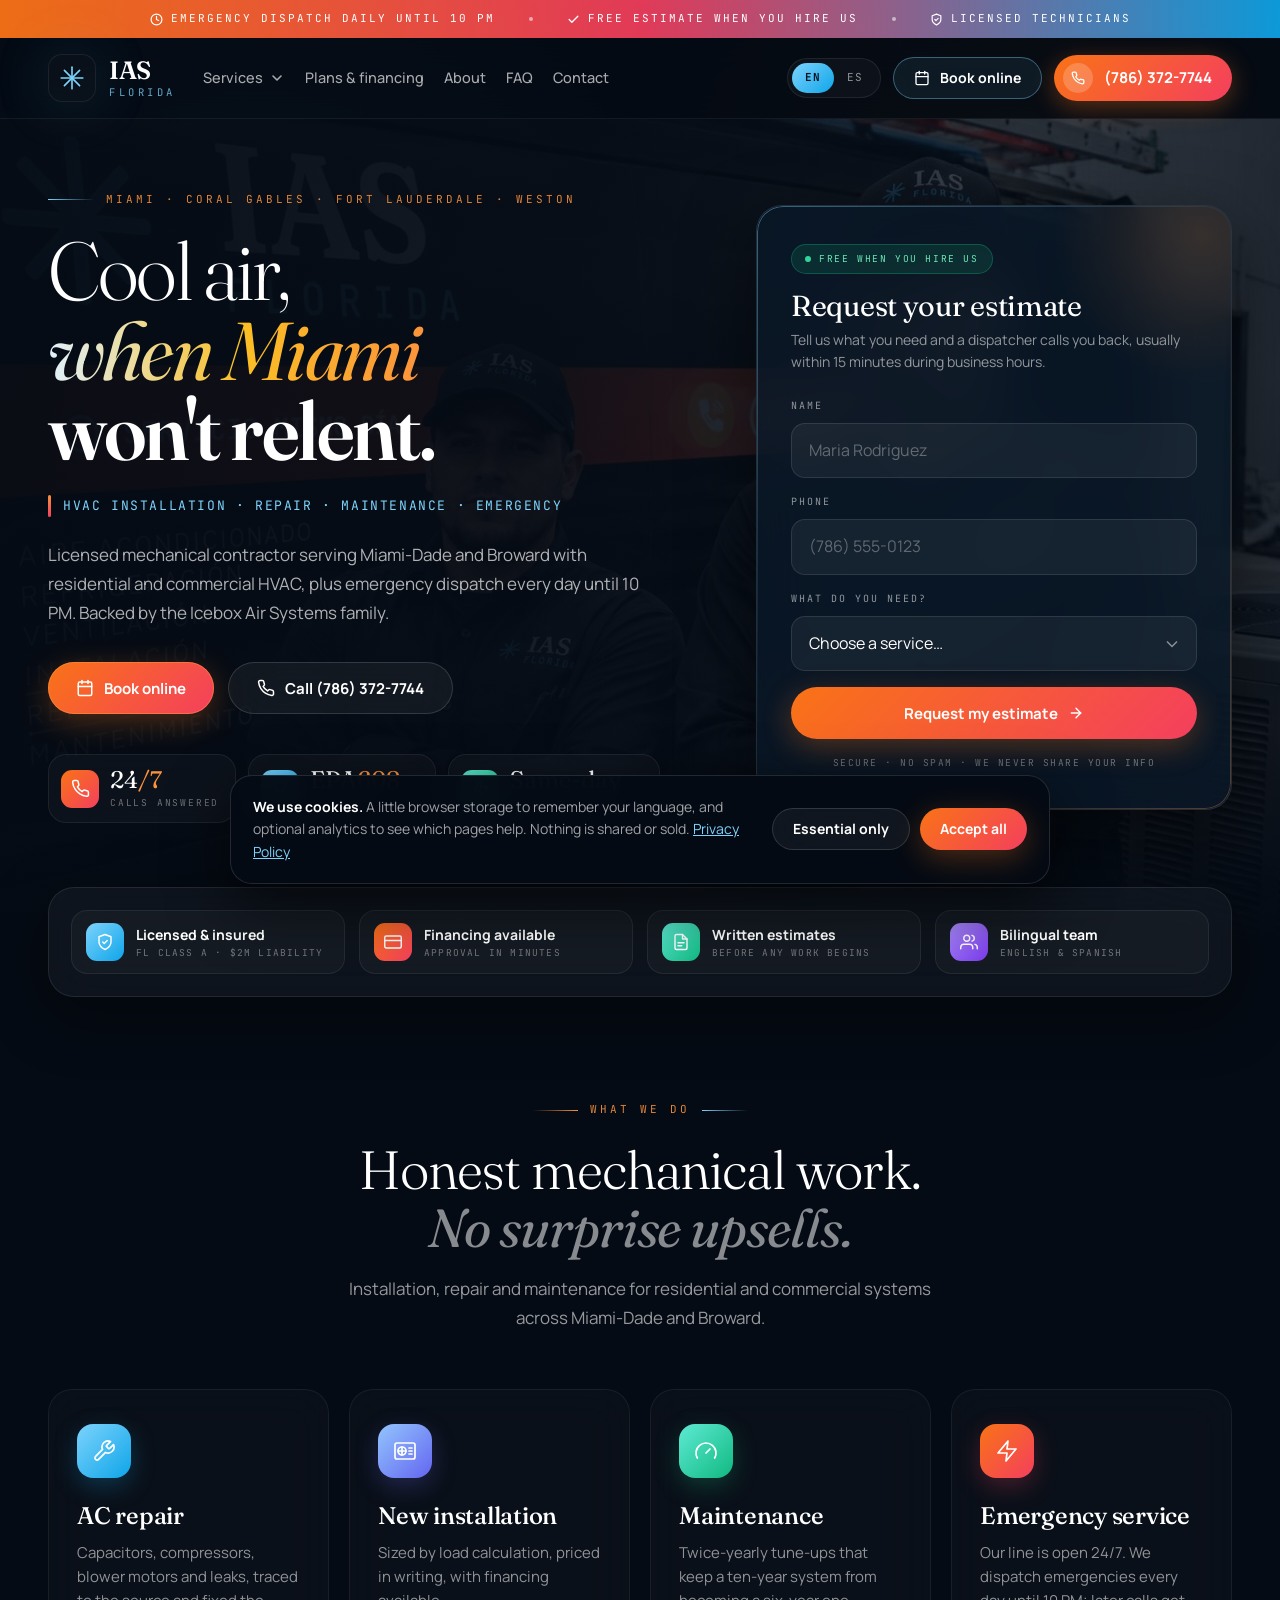
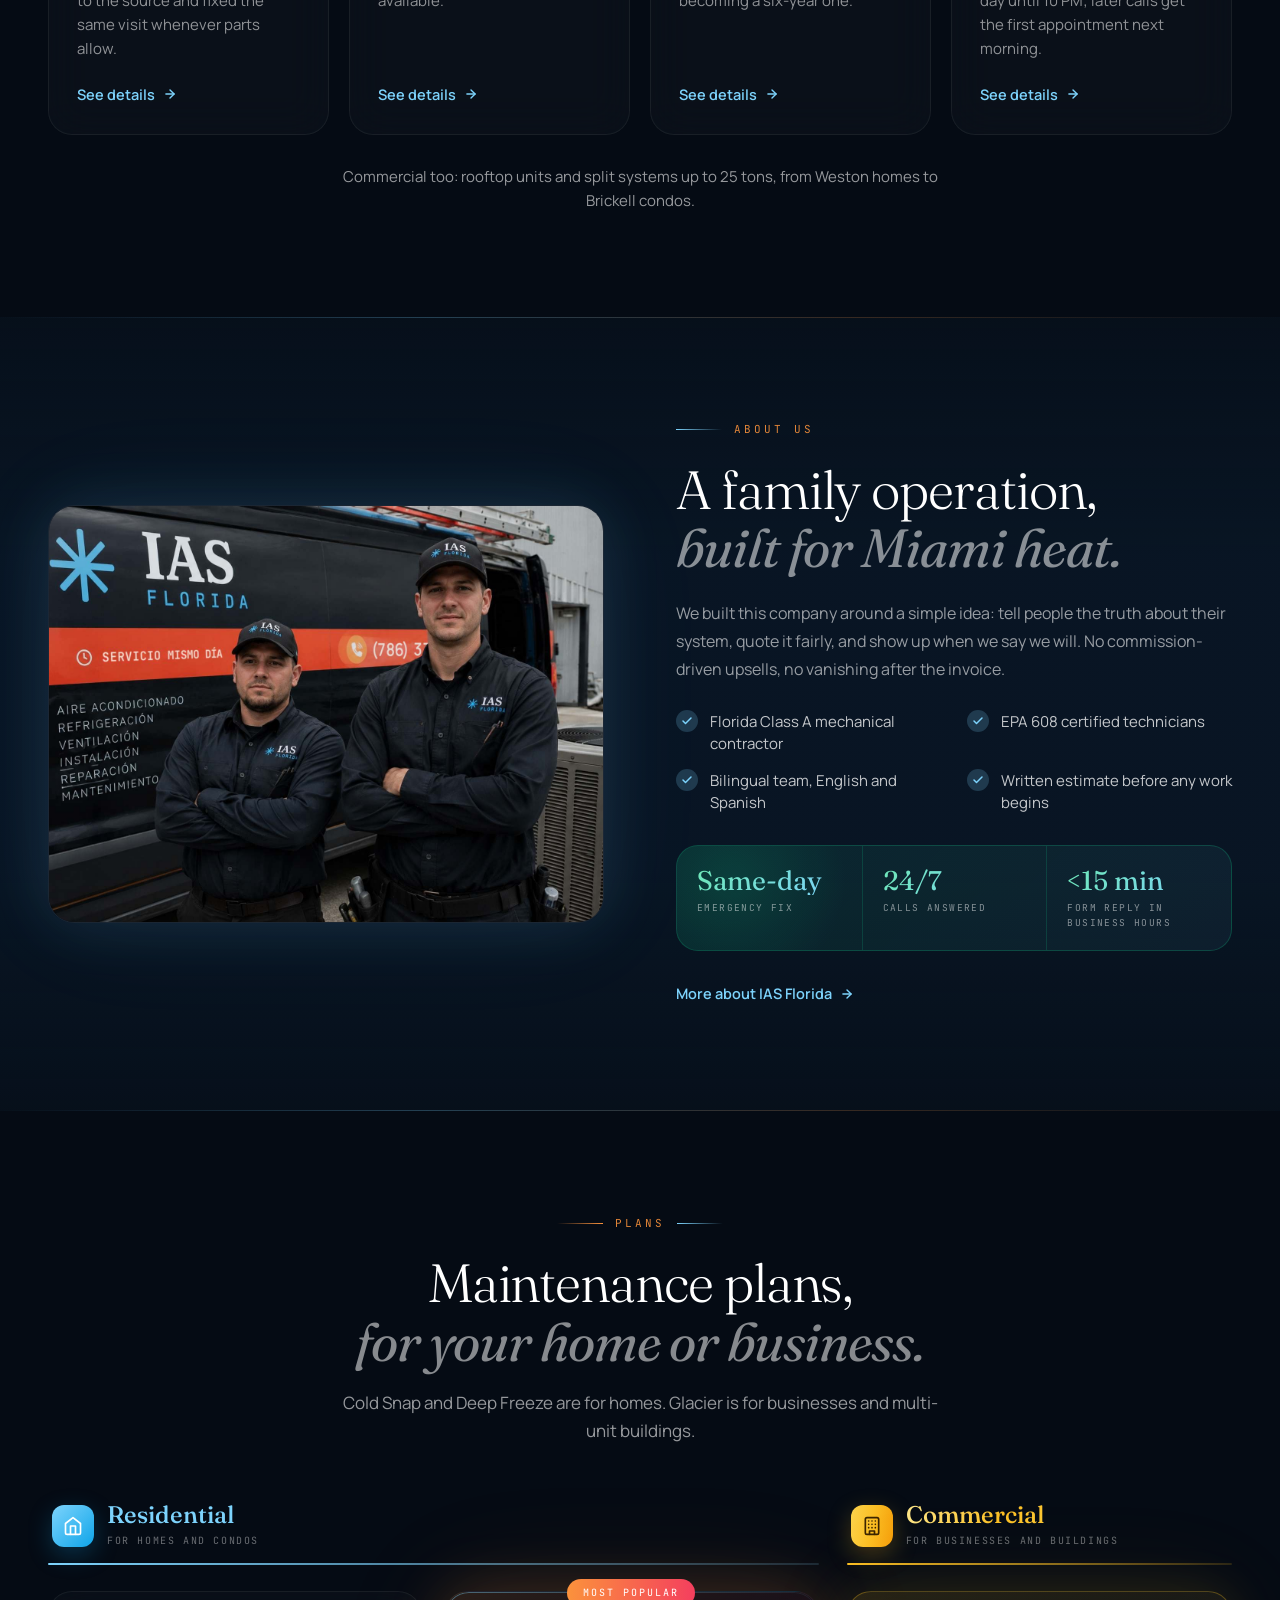
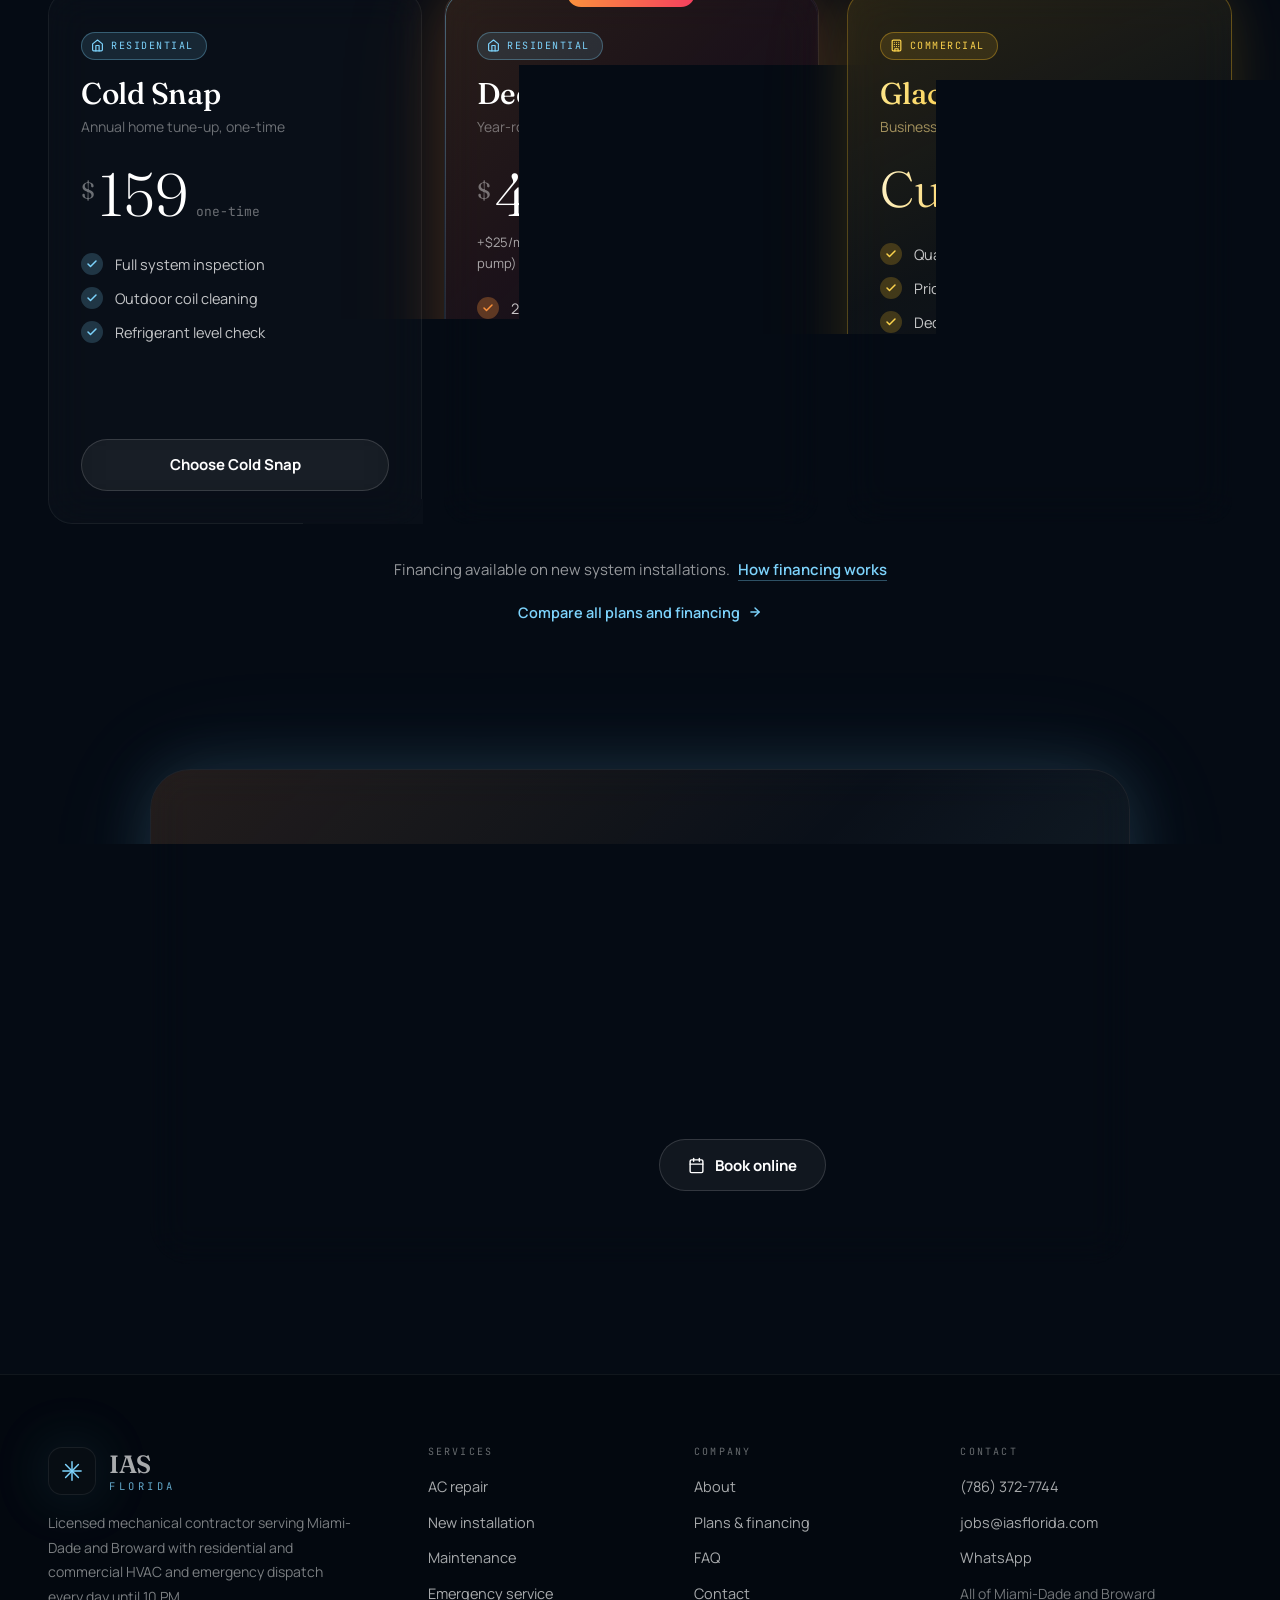
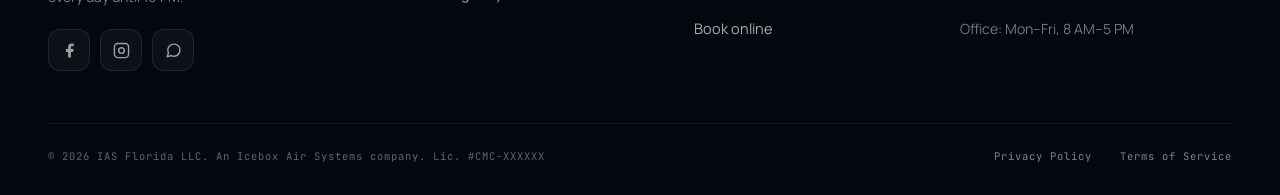
==== commit 0d188999: "Van photo, office hours, Deep Freeze agreement terms - Hero and share photos: van tagline now "Servi" ====
--- a/index.html
+++ b/index.html
@@ -95,6 +95,20 @@
   {
    "@type": "AdministrativeArea",
    "name": "Broward County"
+  }
+ ],
+ "openingHoursSpecification": [
+  {
+   "@type": "OpeningHoursSpecification",
+   "dayOfWeek": [
+    "Monday",
+    "Tuesday",
+    "Wednesday",
+    "Thursday",
+    "Friday"
+   ],
+   "opens": "08:00",
+   "closes": "17:00"
   }
  ],
  "sameAs": [
@@ -228,7 +242,7 @@
           <input type="hidden" name="formulario" value="Inicio - Cotizacion rapida">
           <input type="text" name="_gotcha" style="display:none" tabindex="-1" autocomplete="off" aria-hidden="true">
           <div class="field"><label for="hf-name" data-i18n="f.name">Name</label><input id="hf-name" class="input" type="text" name="name" autocomplete="name" placeholder="Maria Rodriguez" required></div>
-          <div class="field"><label for="hf-phone" data-i18n="f.phone">Phone</label><input id="hf-phone" class="input" type="tel" name="phone" autocomplete="tel" inputmode="tel" placeholder="(305) 555-0123" required></div>
+          <div class="field"><label for="hf-phone" data-i18n="f.phone">Phone</label><input id="hf-phone" class="input" type="tel" name="phone" autocomplete="tel" inputmode="tel" placeholder="(786) 555-0123" required></div>
           <div class="field"><label for="hf-service" data-i18n="f.service">What do you need?</label>
             <select id="hf-service" class="select" name="service" required>
               <option value="" data-i18n="f.svc.pick">Choose a service…</option>
@@ -450,6 +464,7 @@
           <li><a href="mailto:jobs@iasflorida.com">jobs@iasflorida.com</a></li>
           <li><a href="https://wa.me/17863727744" target="_blank" rel="noopener">WhatsApp</a></li>
           <li><span style="color:rgba(255,255,255,.45);font-size:14px" data-i18n="footer.area">All of Miami-Dade and Broward</span></li>
+          <li><span style="color:rgba(255,255,255,.45);font-size:14px" data-i18n="footer.hours">Office: Mon–Fri, 8 AM–5 PM</span></li>
         </ul>
       </div>
     </div>
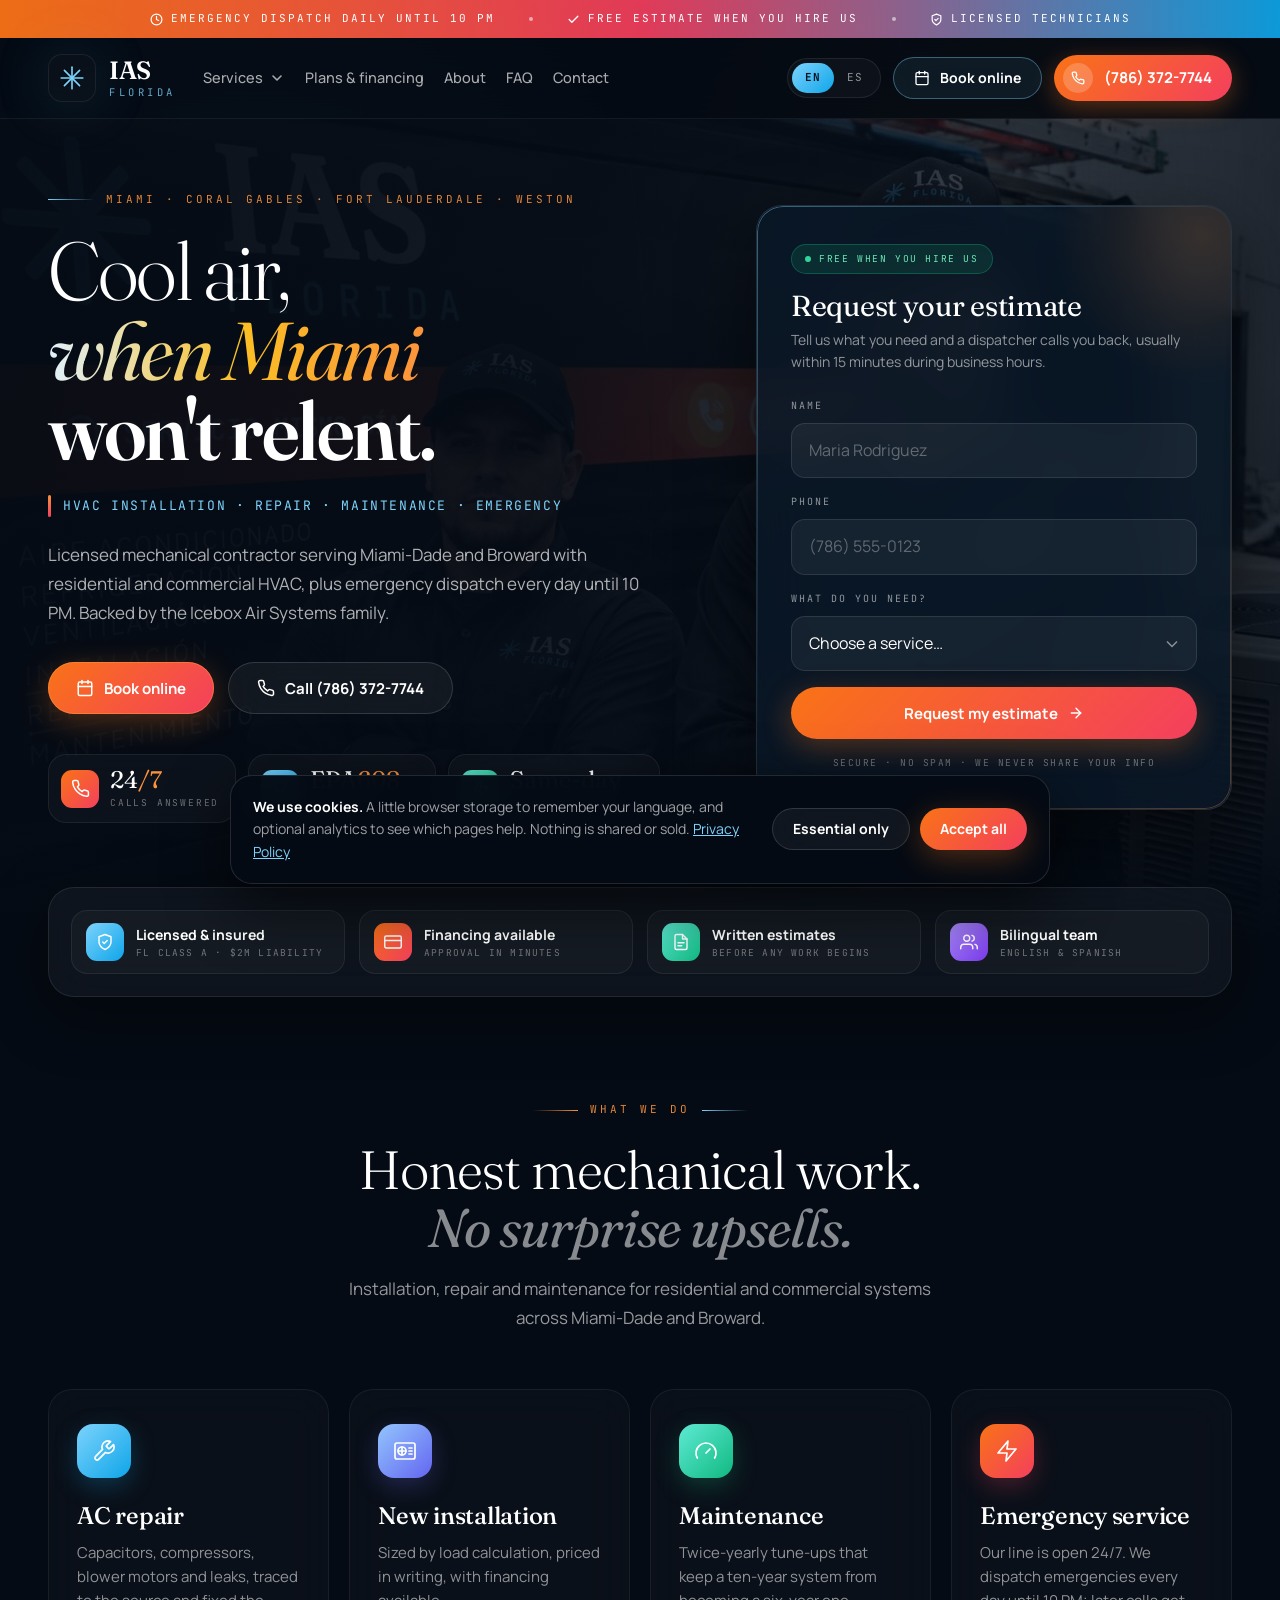
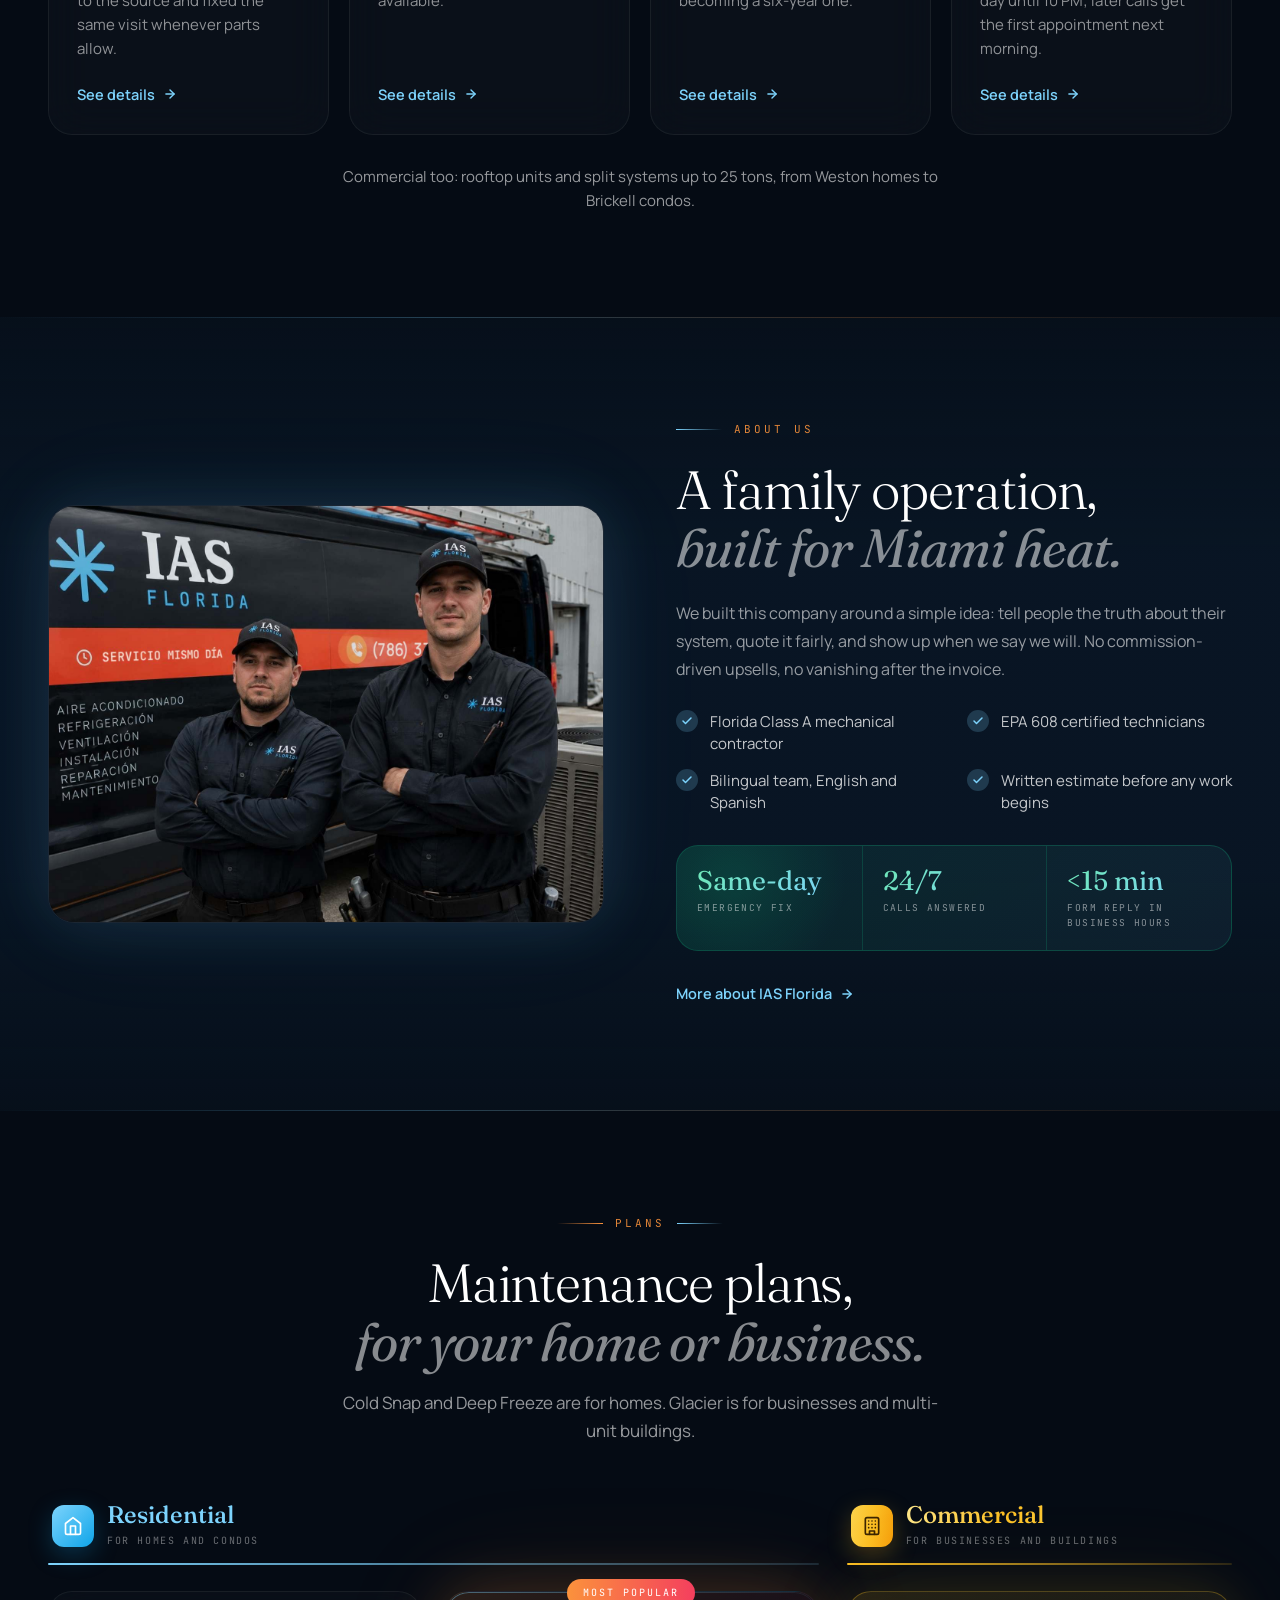
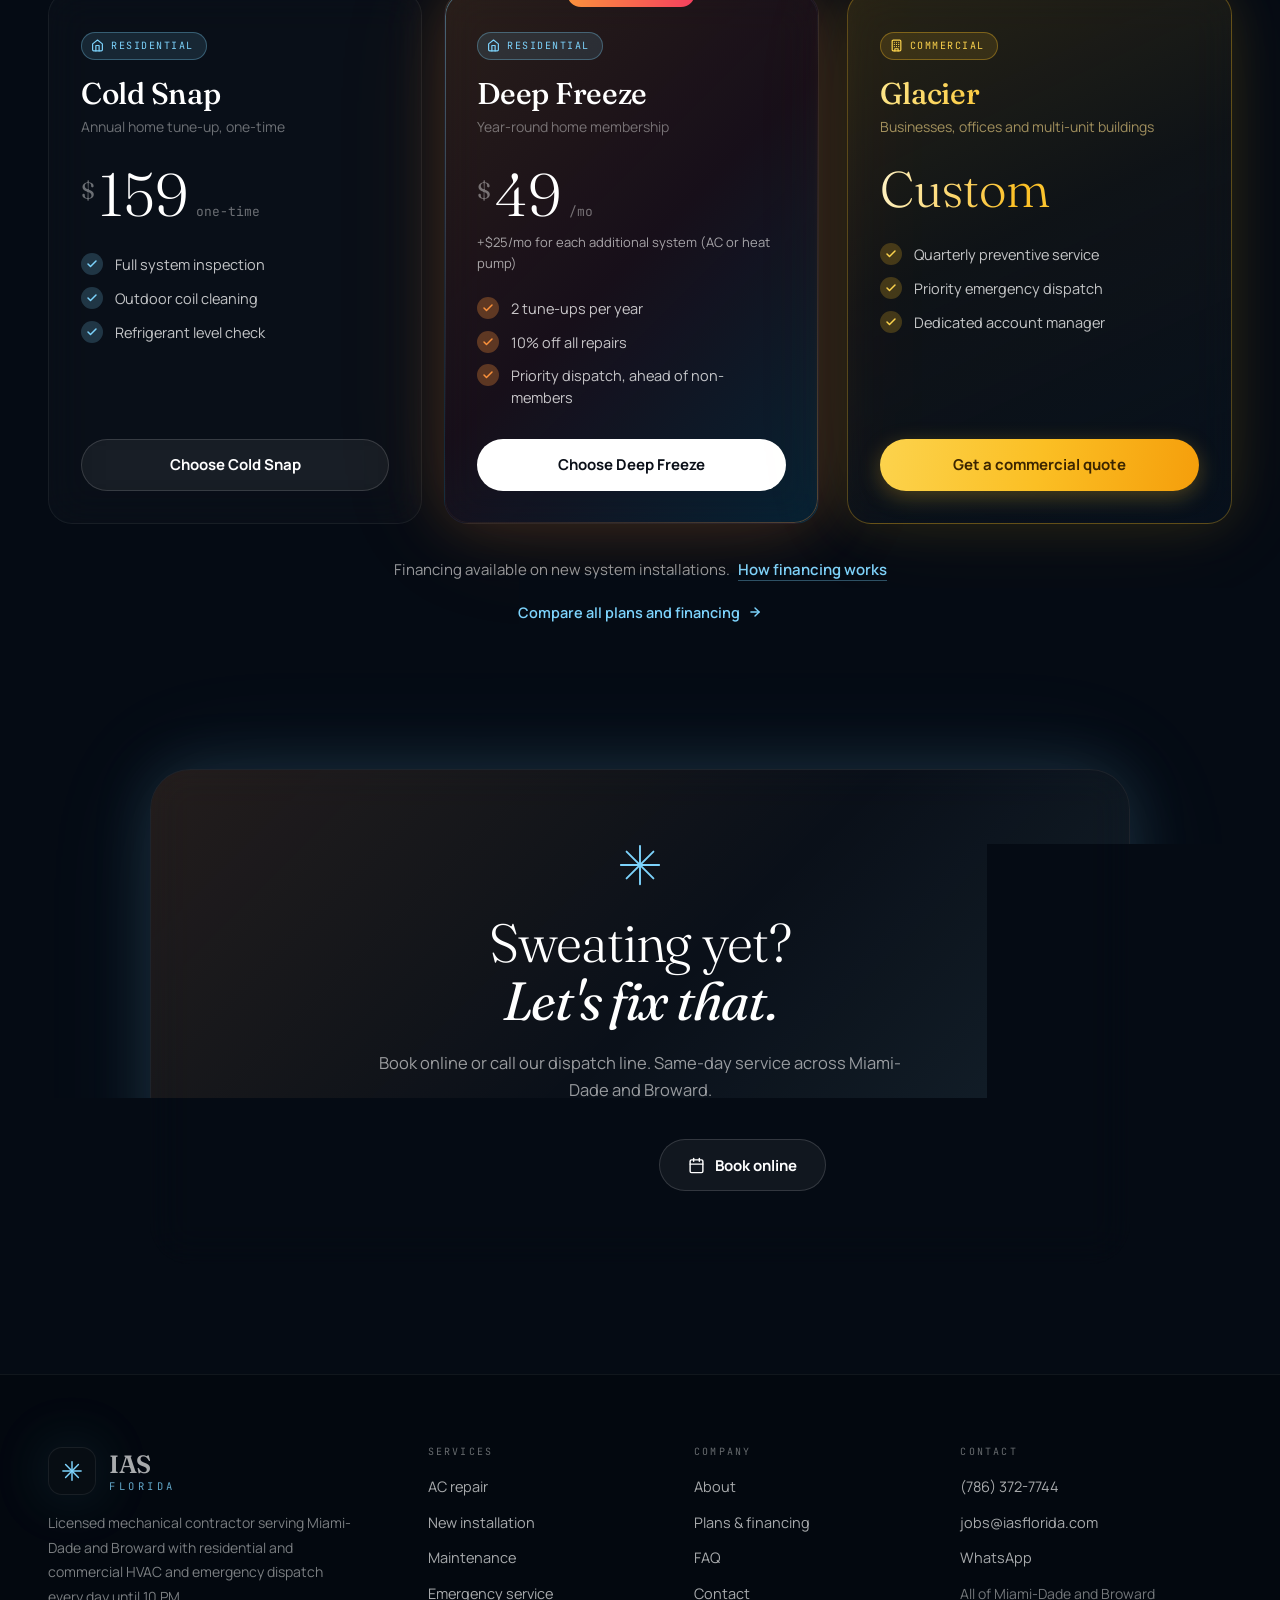
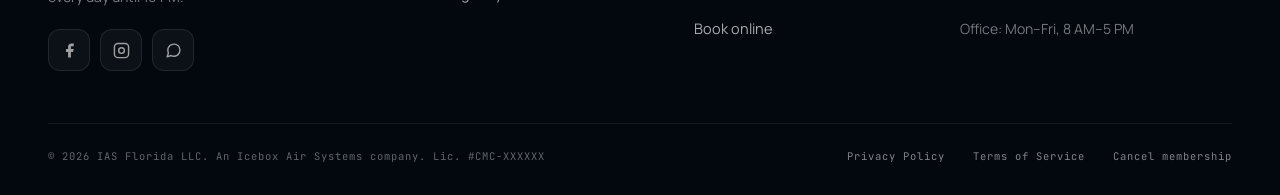
==== commit 5c9bb1b3: "Online membership cancellation and no-refund policy - New cancel.html: cancellation form (EN/ES), li" ====
--- a/index.html
+++ b/index.html
@@ -471,7 +471,7 @@
     <div class="footer-base">
       <!-- ⚠️ REEMPLAZAR: número de licencia real (CMC-XXXXXX) -->
       <span>&copy; 2026 IAS Florida LLC. <span data-i18n="footer.parent">An Icebox Air Systems company</span>. Lic. #CMC-XXXXXX</span>
-      <span><a href="privacy.html" data-i18n="footer.privacy">Privacy Policy</a> &nbsp;&nbsp; <a href="terms.html" data-i18n="footer.terms">Terms of Service</a></span>
+      <span><a href="privacy.html" data-i18n="footer.privacy">Privacy Policy</a> &nbsp;&nbsp; <a href="terms.html" data-i18n="footer.terms">Terms of Service</a> &nbsp;&nbsp; <a href="cancel.html" data-i18n="footer.cancel">Cancel membership</a></span>
     </div>
   </div>
 </footer>
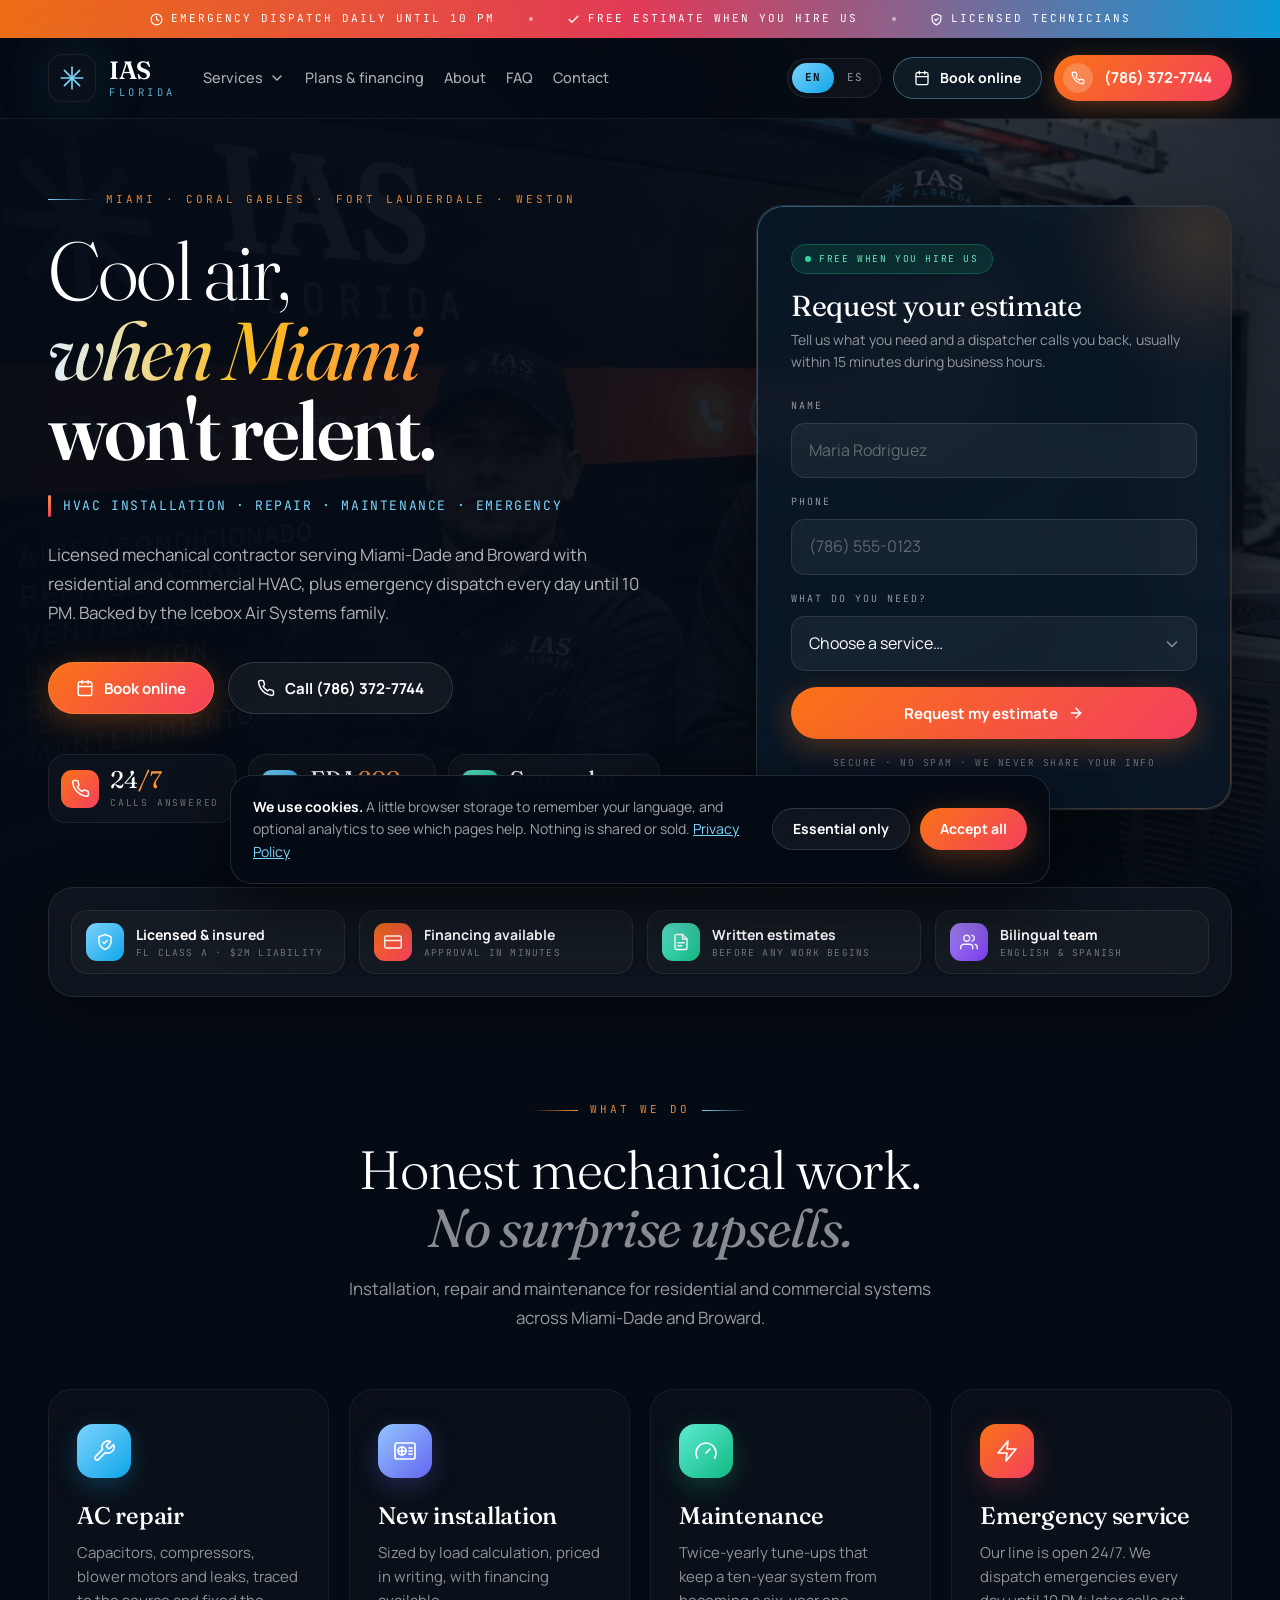
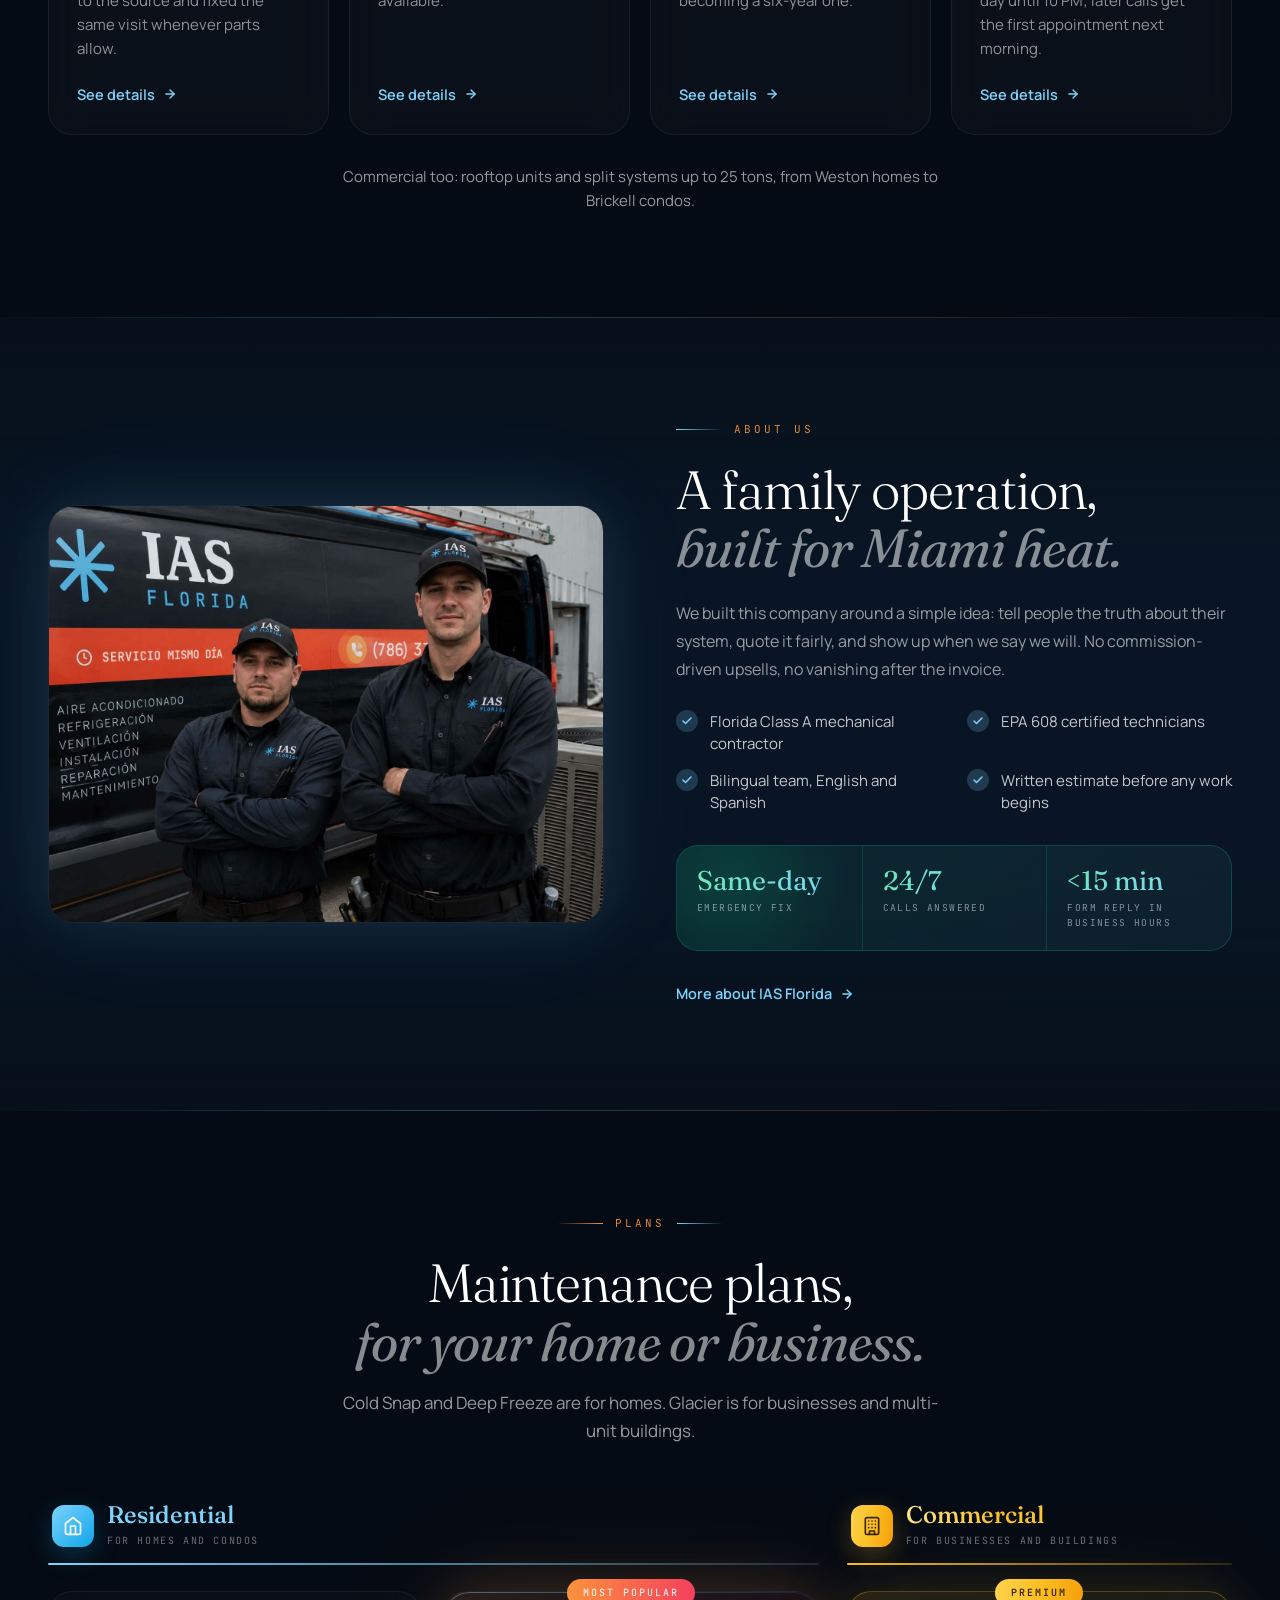
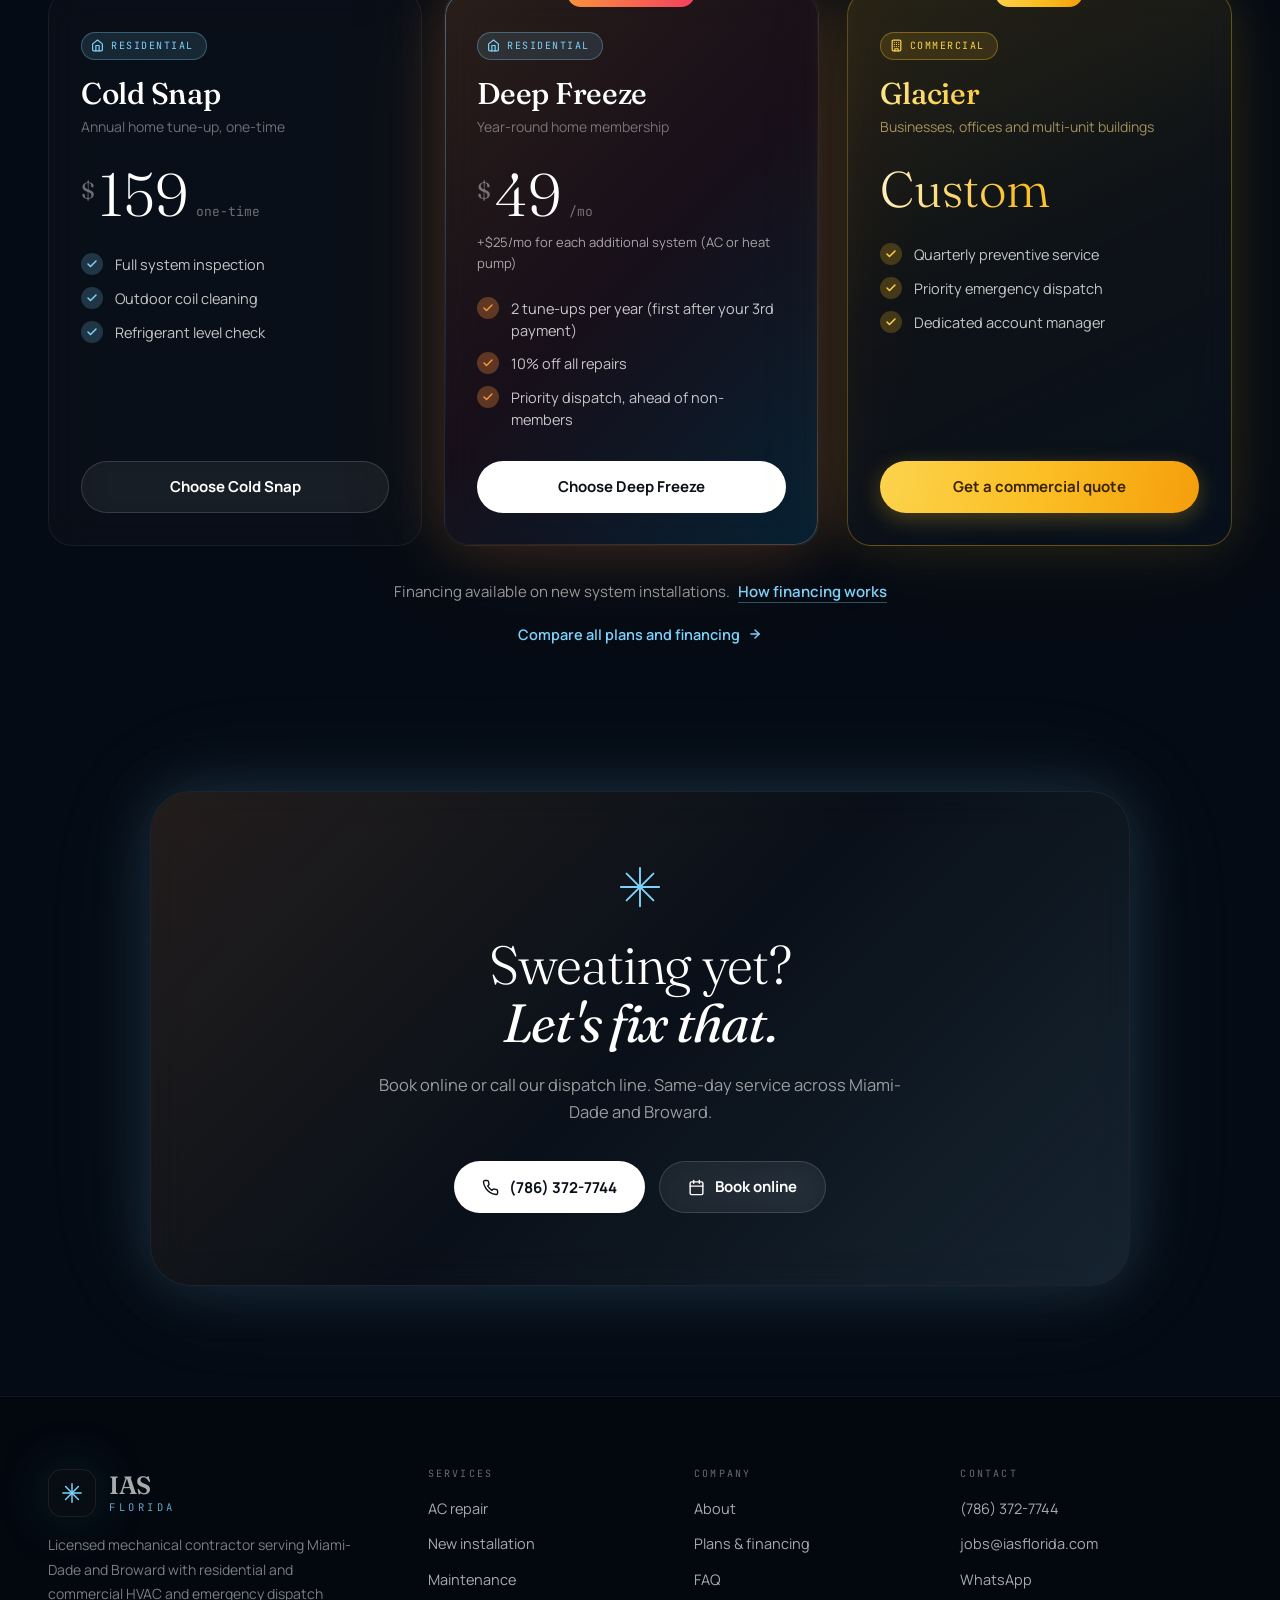
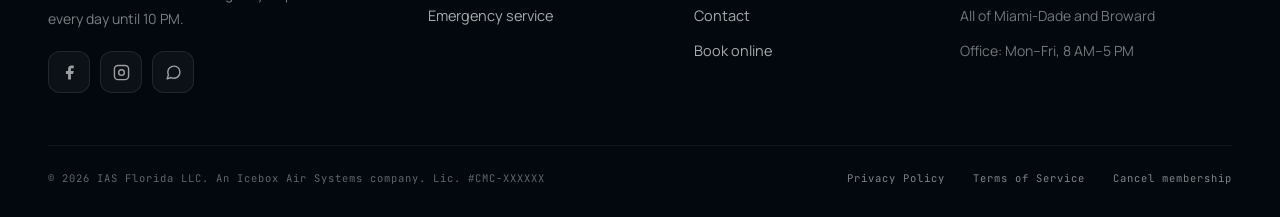
==== commit 8aad90fd: "Exit survey on cancel form, first tune-up after 3rd payment, chip style fix - Cancel form: optional " ====
--- a/index.html
+++ b/index.html
@@ -374,7 +374,7 @@
           <div class="price"><sup>$</sup><b>49</b><small data-i18n="p2.small">/mo</small></div>
           <p class="plan-extra" data-i18n="p2.extra">+$25/mo for each additional system (AC or heat pump)</p>
           <ul class="checks">
-<li><span class="ck"><svg width="12" height="12" viewBox="0 0 24 24" fill="none" stroke="currentColor" stroke-width="3" stroke-linecap="round" stroke-linejoin="round" aria-hidden="true"><polyline points="20 6 9 17 4 12"/></svg></span><span data-i18n="p2.f1">2 tune-ups per year</span></li>
+<li><span class="ck"><svg width="12" height="12" viewBox="0 0 24 24" fill="none" stroke="currentColor" stroke-width="3" stroke-linecap="round" stroke-linejoin="round" aria-hidden="true"><polyline points="20 6 9 17 4 12"/></svg></span><span data-i18n="p2.f1">2 tune-ups per year (first after your 3rd payment)</span></li>
 <li><span class="ck"><svg width="12" height="12" viewBox="0 0 24 24" fill="none" stroke="currentColor" stroke-width="3" stroke-linecap="round" stroke-linejoin="round" aria-hidden="true"><polyline points="20 6 9 17 4 12"/></svg></span><span data-i18n="p2.f2">10% off all repairs</span></li>
 <li><span class="ck"><svg width="12" height="12" viewBox="0 0 24 24" fill="none" stroke="currentColor" stroke-width="3" stroke-linecap="round" stroke-linejoin="round" aria-hidden="true"><polyline points="20 6 9 17 4 12"/></svg></span><span data-i18n="p2.f3">Priority dispatch, ahead of non-members</span></li>
 </ul>
@@ -517,7 +517,7 @@
  "p2.extra": "+$25/mes por cada equipo adicional (AC o bomba de calor)",
  "plan.popular": "Más popular",
  "plan.premium": "Premium",
- "p2.f1": "2 mantenimientos al año",
+ "p2.f1": "2 mantenimientos al año (el primero tras tu 3.er pago)",
  "p2.f2": "10% en todas las reparaciones",
  "p2.f3": "Despacho prioritario, antes que los no miembros",
  "p2.f4": "Nunca pagas el diagnóstico de $99",
--- a/styles.css
+++ b/styles.css
@@ -413,6 +413,9 @@
 .chip::before{content:'';width:8px;height:8px;border-radius:50%;border:1.5px solid rgba(255,255,255,.4);transition:all .2s}
 .chip input{position:absolute;opacity:0;pointer-events:none}
 .chip.selected{border-color:rgba(125,211,252,.55);background:rgba(125,211,252,.12);color:var(--ice)}
+/* chips live inside .field: undo the small mono label style so they render as pills */
+.field label.chip{display:inline-flex;font-family:inherit;font-size:13.5px;letter-spacing:0;text-transform:none;color:rgba(255,255,255,.82);margin-bottom:0}
+.field label.chip.selected{color:var(--ice)}
 .chip.selected::before{background:var(--ice);border-color:var(--ice);box-shadow:0 0 10px var(--ice)}
 .chip:focus-within{box-shadow:0 0 0 3px rgba(125,211,252,.3)}
 .form-alert{display:none;gap:10px;align-items:flex-start;padding:13px 15px;border-radius:14px;background:rgba(244,63,94,.1);border:1px solid rgba(244,63,94,.35);color:#fecaca;font-size:14px;margin-bottom:18px}
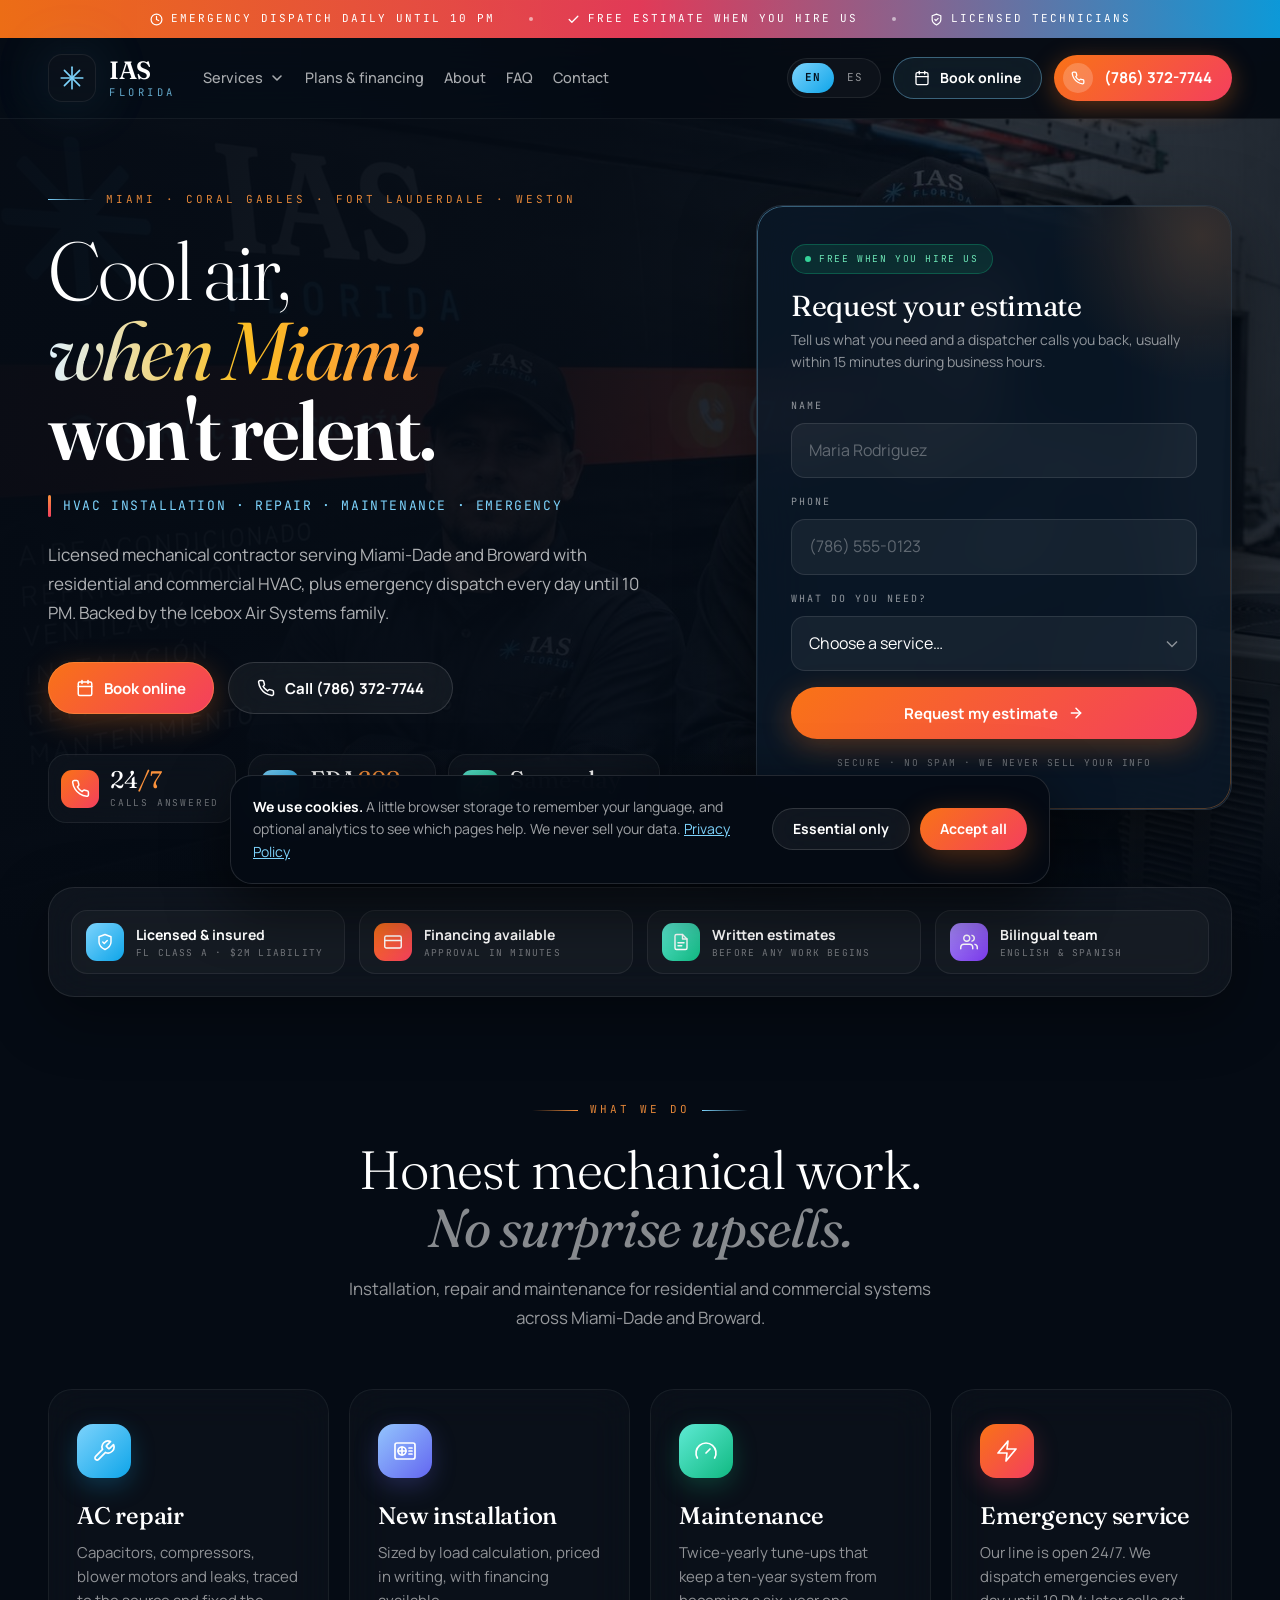
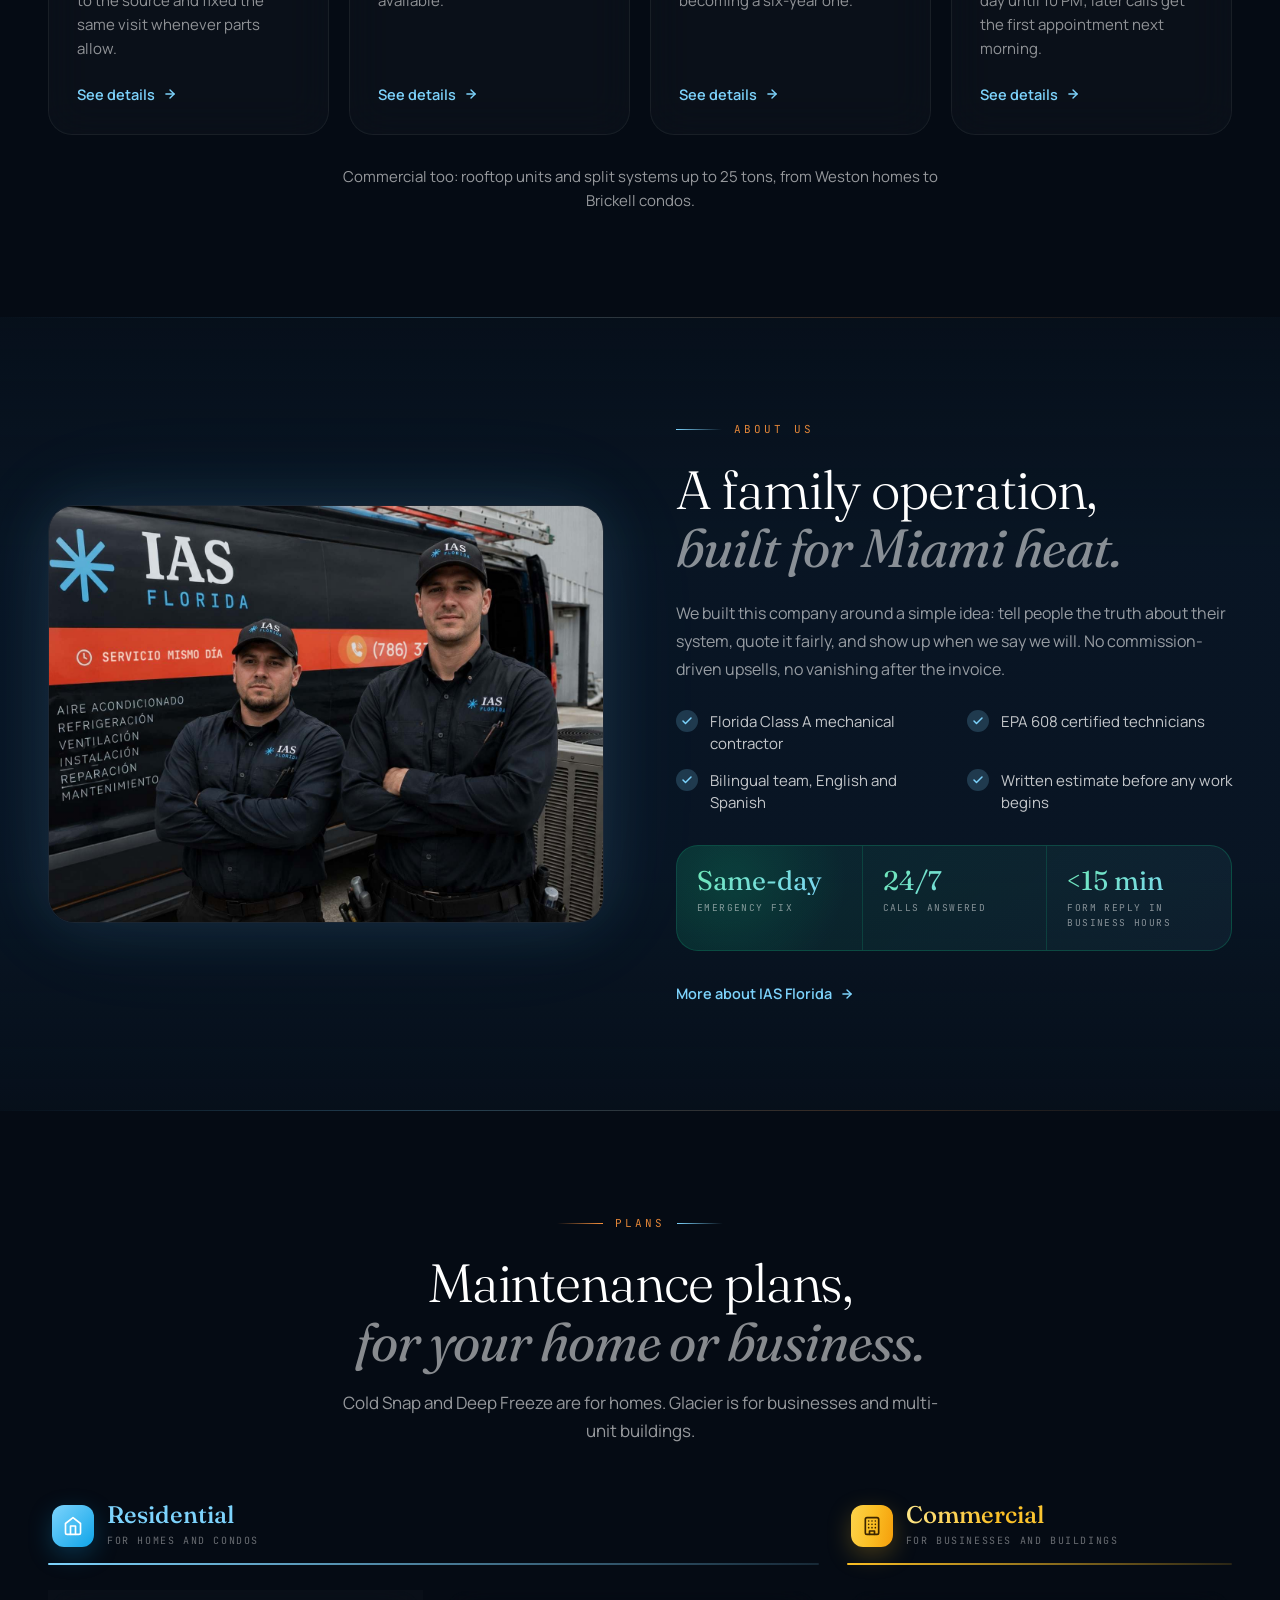
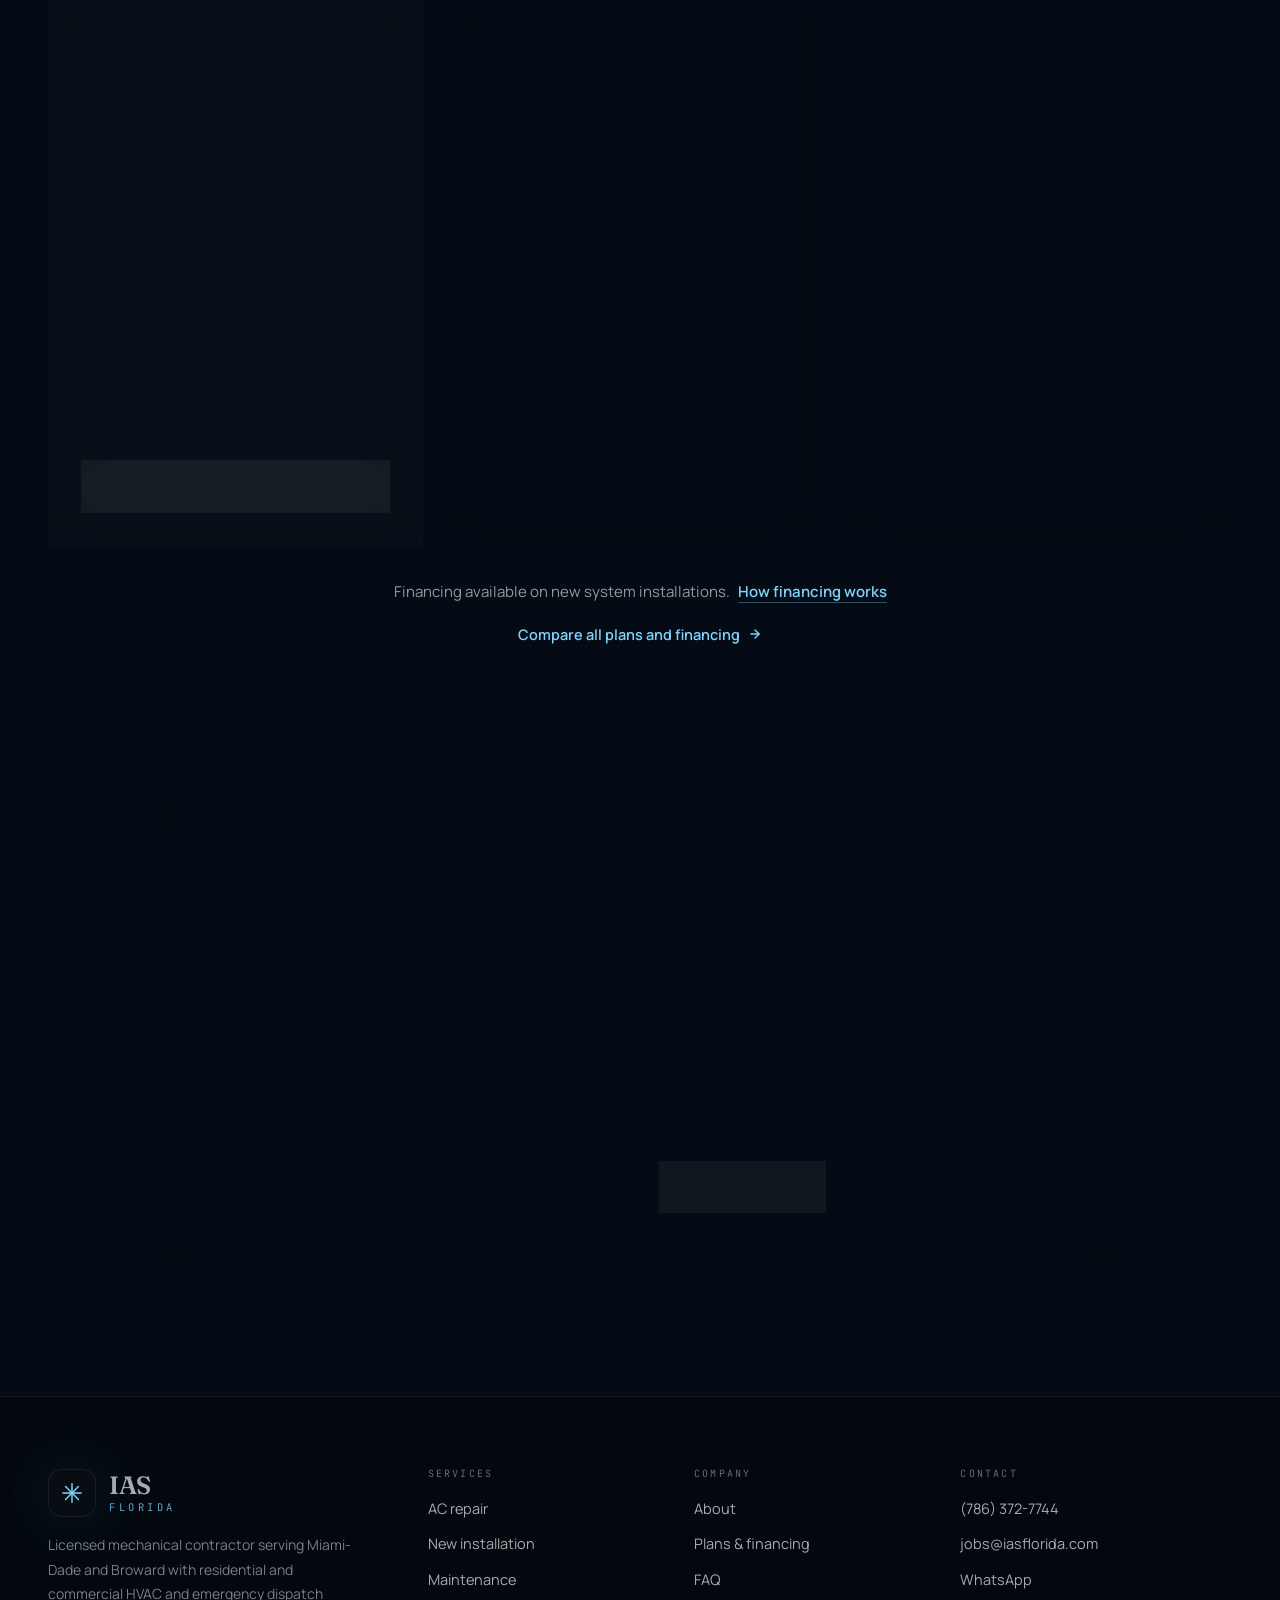
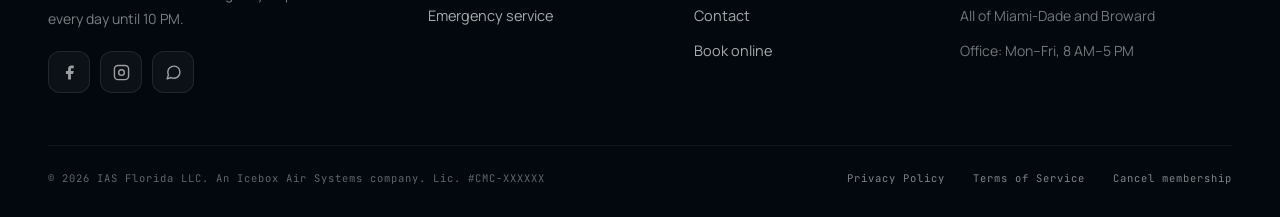
==== commit 25c8faed: "New bilingual privacy policy - privacy.html rewritten in plain language (EN/ES, switches with the si" ====
--- a/index.html
+++ b/index.html
@@ -254,7 +254,7 @@
             </select>
           </div>
           <button type="submit" class="btn btn-primary btn-block"><span data-i18n="hf.submit">Request my estimate</span><svg width="16" height="16" viewBox="0 0 24 24" fill="none" stroke="currentColor" stroke-width="2.2" stroke-linecap="round" stroke-linejoin="round" aria-hidden="true"><line x1="5" y1="12" x2="19" y2="12"/><polyline points="12 5 19 12 12 19"/></svg></button>
-          <p class="form-meta" data-i18n="f.meta">Secure · No spam · We never share your info</p>
+          <p class="form-meta" data-i18n="f.meta">Secure · No spam · We never sell your info</p>
         </form>
         <div class="form-success" role="status">
       <div class="ok"><svg width="26" height="26" viewBox="0 0 24 24" fill="none" stroke="currentColor" stroke-width="2.6" stroke-linecap="round" stroke-linejoin="round" aria-hidden="true"><polyline points="20 6 9 17 4 12"/></svg></div>
@@ -482,7 +482,7 @@
 </div>
 
 <div class="cookie-bar" id="cookieBar" role="region" aria-label="Cookies">
-  <p data-i18n-html="cookie.body"><b>We use cookies.</b> A little browser storage to remember your language, and optional analytics to see which pages help. Nothing is shared or sold. <a href="privacy.html">Privacy Policy</a></p>
+  <p data-i18n-html="cookie.body"><b>We use cookies.</b> A little browser storage to remember your language, and optional analytics to see which pages help. We never sell your data. <a href="privacy.html">Privacy Policy</a></p>
   <div class="cookie-actions">
     <button type="button" class="btn btn-sm btn-ghost" id="cookieDecline" data-i18n="cookie.decline">Essential only</button>
     <button type="button" class="btn btn-sm btn-primary" id="cookieAccept" data-i18n="cookie.accept">Accept all</button>
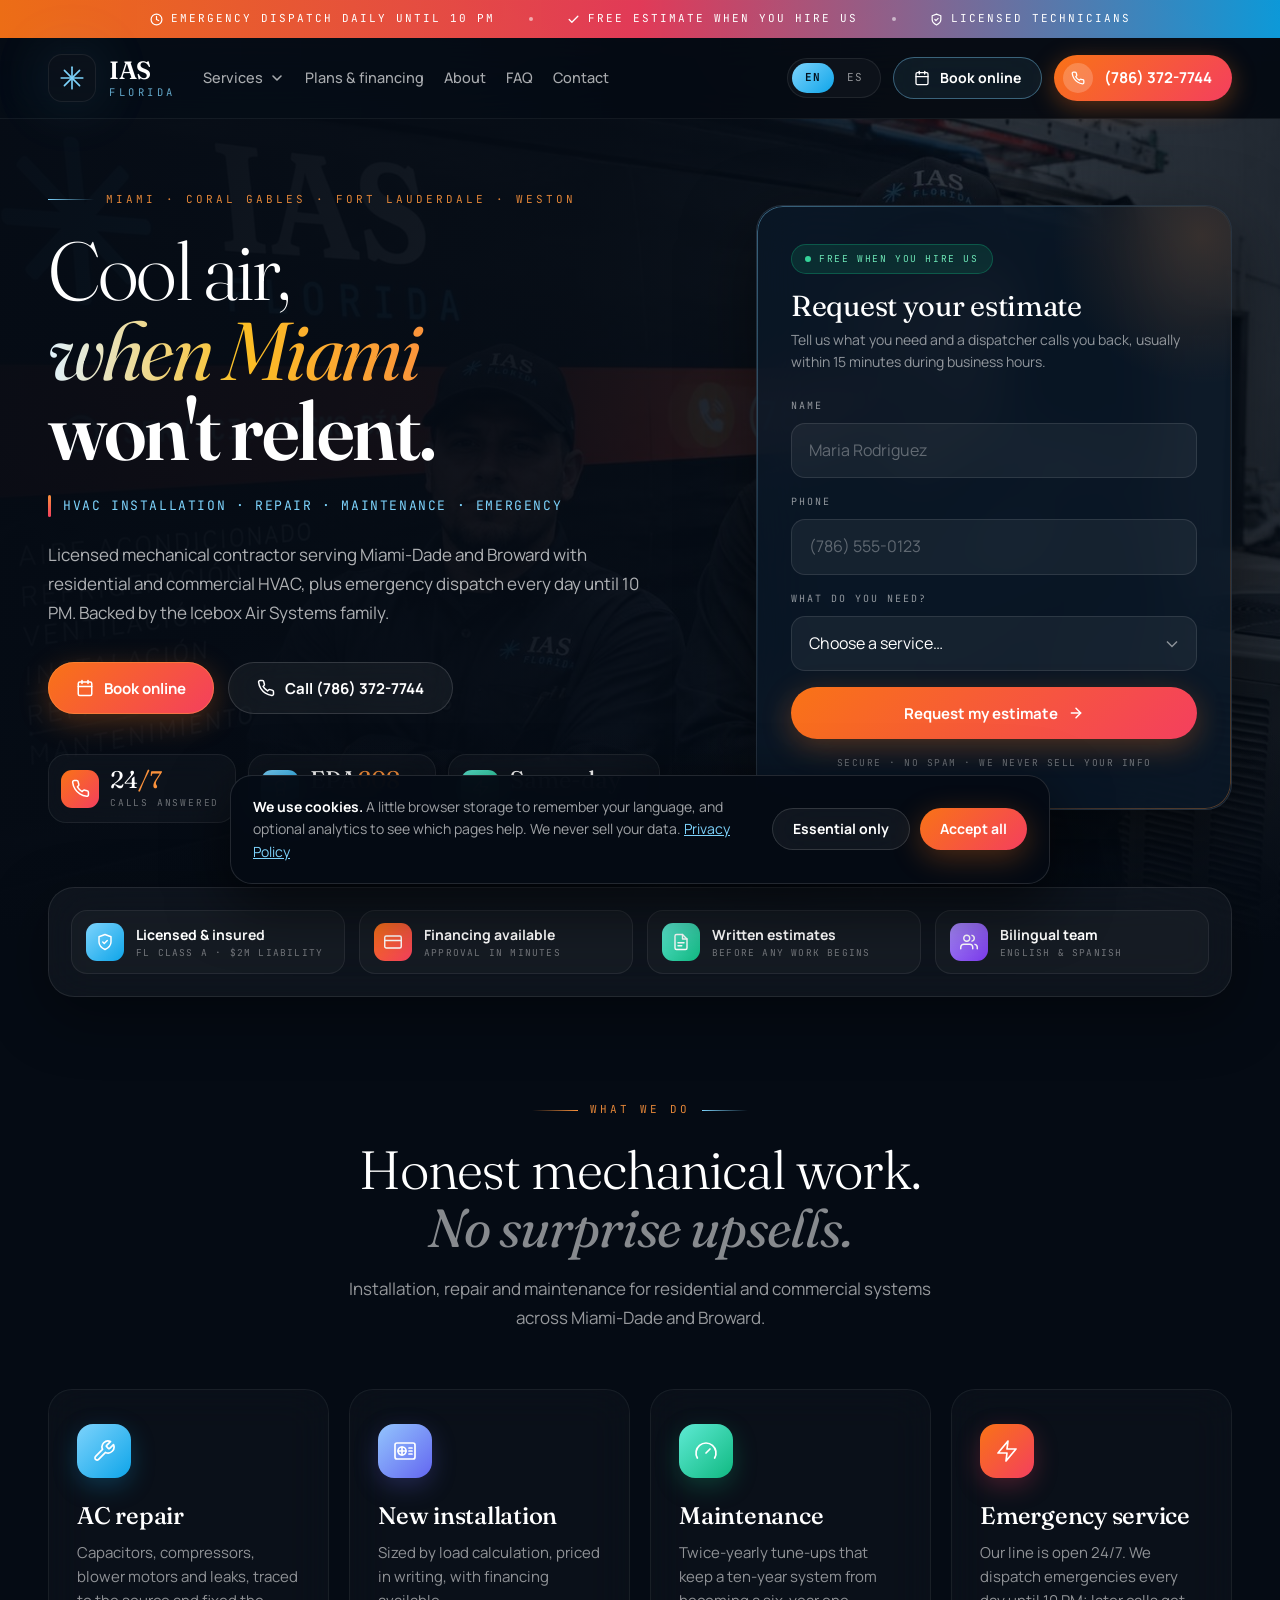
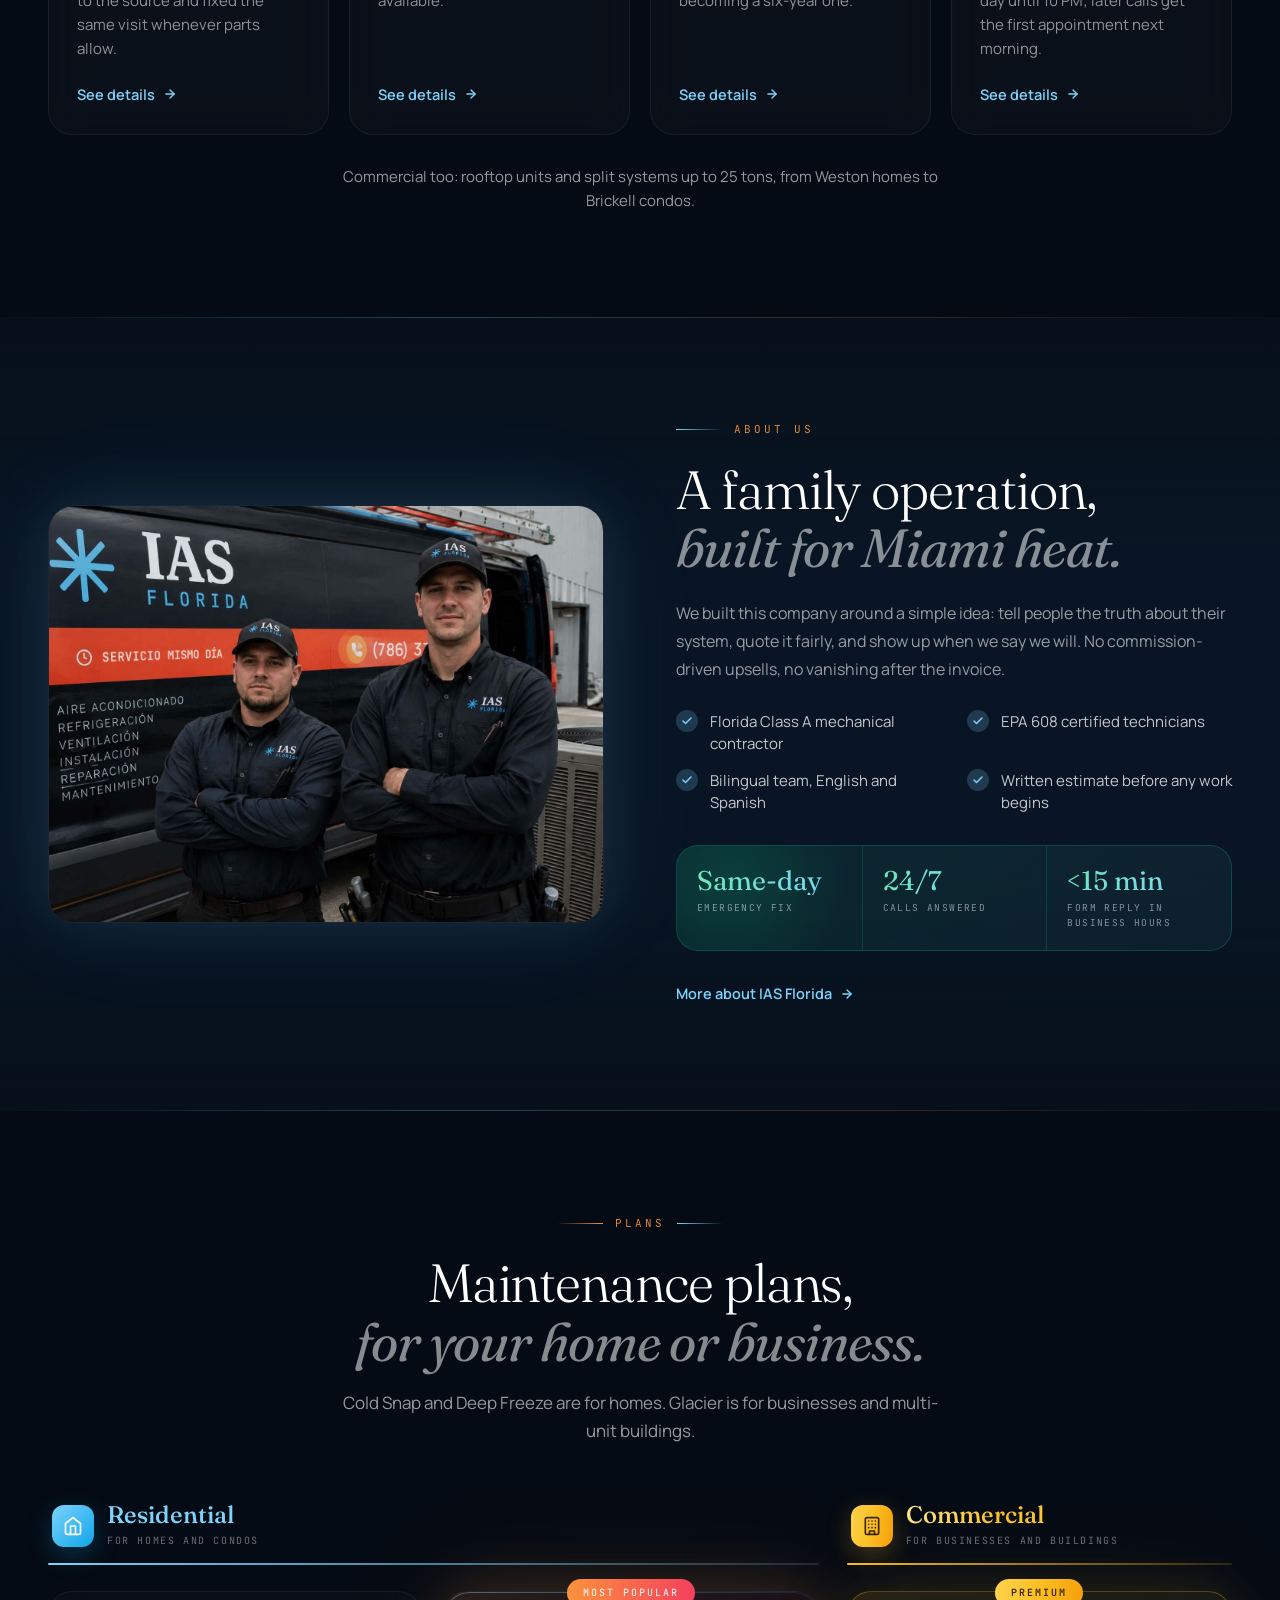
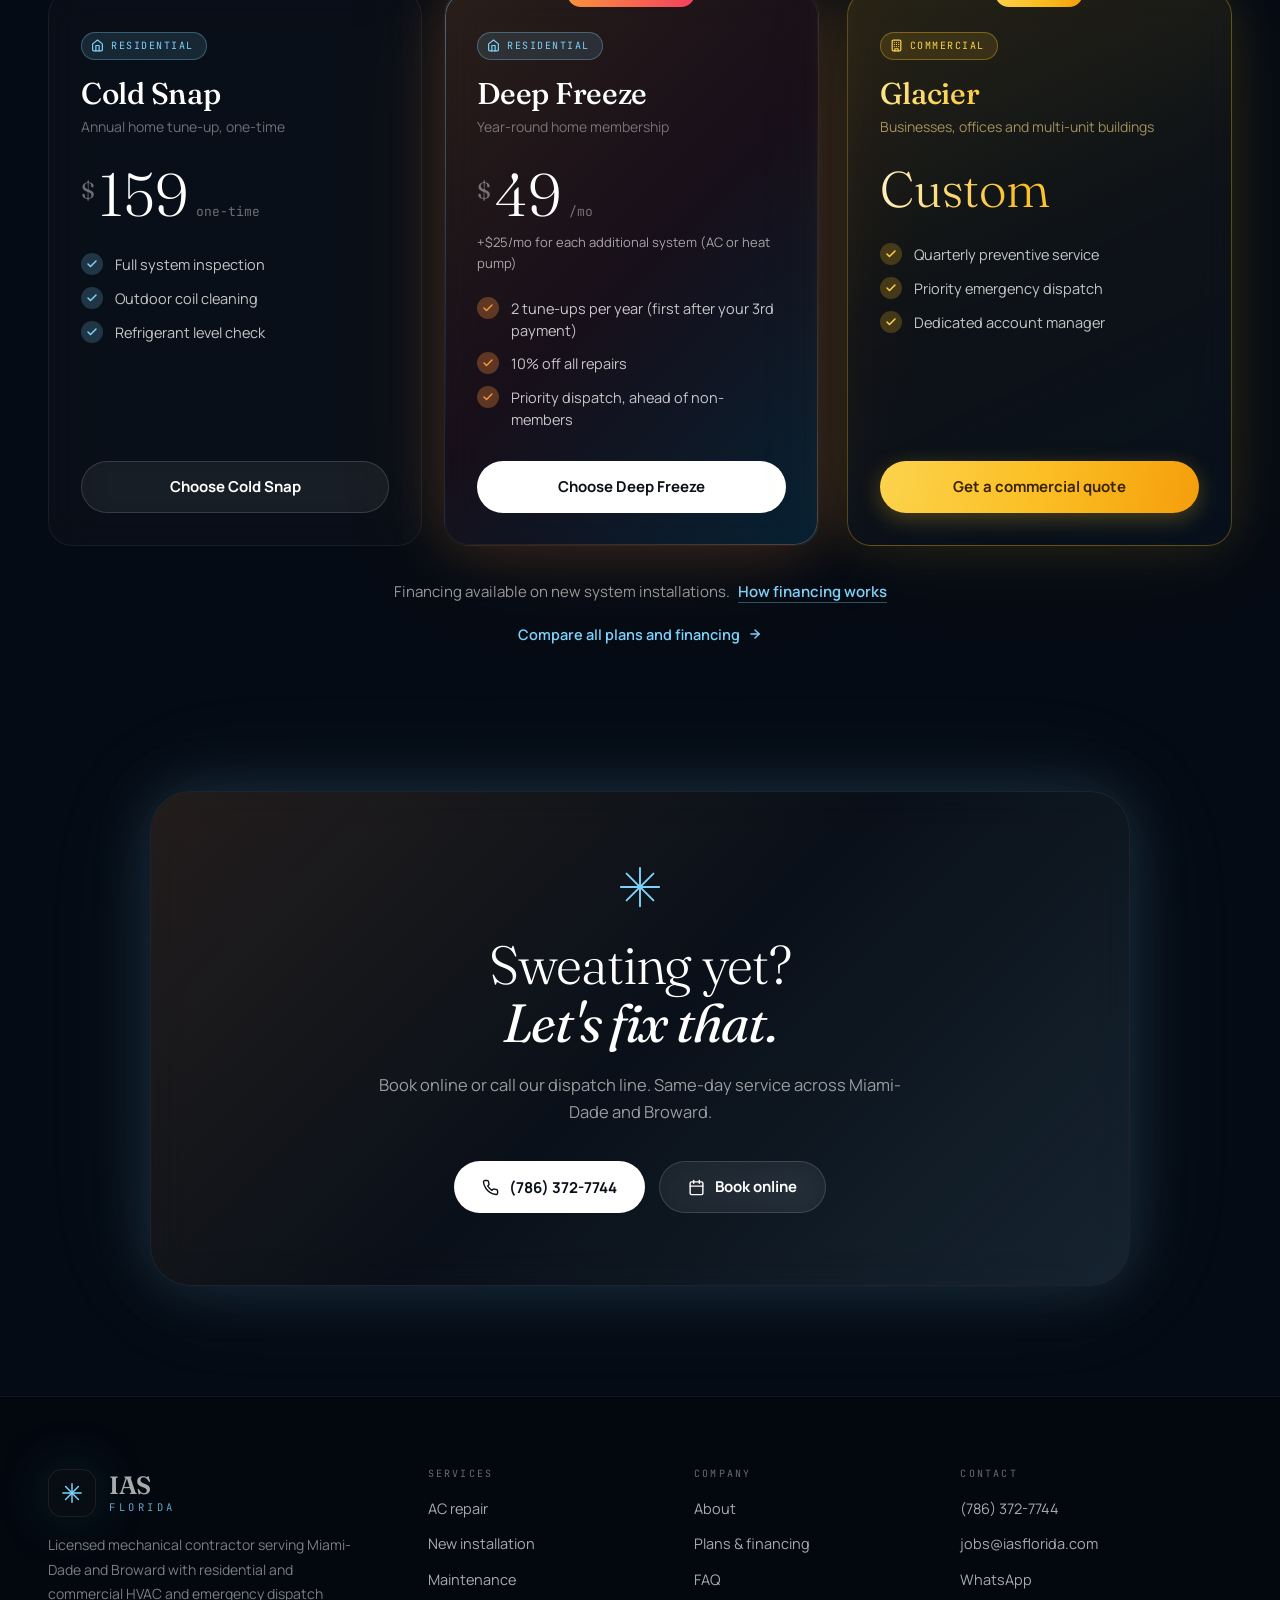
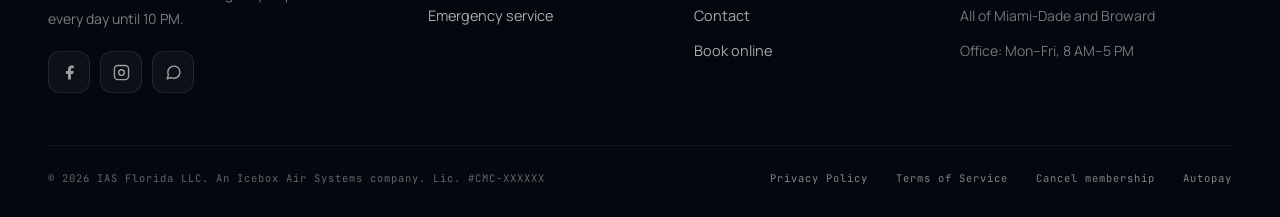
==== commit ee7dba87: "Optional autopay: sign-up page, plans strip, FAQ, footer link, Terms wording; cancel form can remove" ====
--- a/index.html
+++ b/index.html
@@ -471,7 +471,7 @@
     <div class="footer-base">
       <!-- ⚠️ REEMPLAZAR: número de licencia real (CMC-XXXXXX) -->
       <span>&copy; 2026 IAS Florida LLC. <span data-i18n="footer.parent">An Icebox Air Systems company</span>. Lic. #CMC-XXXXXX</span>
-      <span><a href="privacy.html" data-i18n="footer.privacy">Privacy Policy</a> &nbsp;&nbsp; <a href="terms.html" data-i18n="footer.terms">Terms of Service</a> &nbsp;&nbsp; <a href="cancel.html" data-i18n="footer.cancel">Cancel membership</a></span>
+      <span><a href="privacy.html" data-i18n="footer.privacy">Privacy Policy</a> &nbsp;&nbsp; <a href="terms.html" data-i18n="footer.terms">Terms of Service</a> &nbsp;&nbsp; <a href="cancel.html" data-i18n="footer.cancel">Cancel membership</a> &nbsp;&nbsp; <a href="autopay.html" data-i18n="footer.autopay">Autopay</a></span>
     </div>
   </div>
 </footer>
--- a/styles.css
+++ b/styles.css
@@ -324,6 +324,15 @@
 .pay p{font-size:14px;color:rgba(255,255,255,.55)}
 @media (max-width:1000px){.pay-grid{grid-template-columns:1fr 1fr}}
 @media (max-width:520px){.pay-grid{grid-template-columns:1fr}}
+.autopay-strip{margin-top:20px;display:flex;align-items:center;justify-content:space-between;gap:24px;padding:24px 30px;border-radius:20px;background:rgba(255,255,255,.04);border:1px solid rgba(255,255,255,.1)}
+.autopay-strip h3{font-size:18px;font-weight:700}
+.autopay-strip p{margin-top:6px;color:var(--muted);font-size:15px;line-height:1.55;max-width:640px}
+.autopay-strip .btn{flex:none}
+@media (max-width:700px){.autopay-strip{flex-direction:column;align-items:flex-start;padding:22px}}
+.consent{display:flex;gap:12px;align-items:flex-start;margin:2px 0 18px;padding:14px 16px;border-radius:14px;border:1px solid rgba(255,255,255,.12);background:rgba(255,255,255,.04);font-size:14px;line-height:1.55;color:rgba(255,255,255,.82);cursor:pointer}
+.consent input{flex:none;width:18px;height:18px;margin-top:2px;accent-color:var(--ice);cursor:pointer}
+.consent b{color:#fff;font-weight:700}
+.consent.invalid{border-color:rgba(248,113,113,.7);box-shadow:0 0 0 4px rgba(248,113,113,.12)}
 .terms-box{margin-top:28px;padding:28px 30px;border-radius:20px;background:rgba(125,211,252,.05);border:1px solid rgba(125,211,252,.18)}
 .terms-box h3{font-family:var(--mono);font-size:11px;font-weight:400;letter-spacing:2px;text-transform:uppercase;color:var(--ice)}
 .terms-box .checks{margin:18px 0 0;gap:11px}
